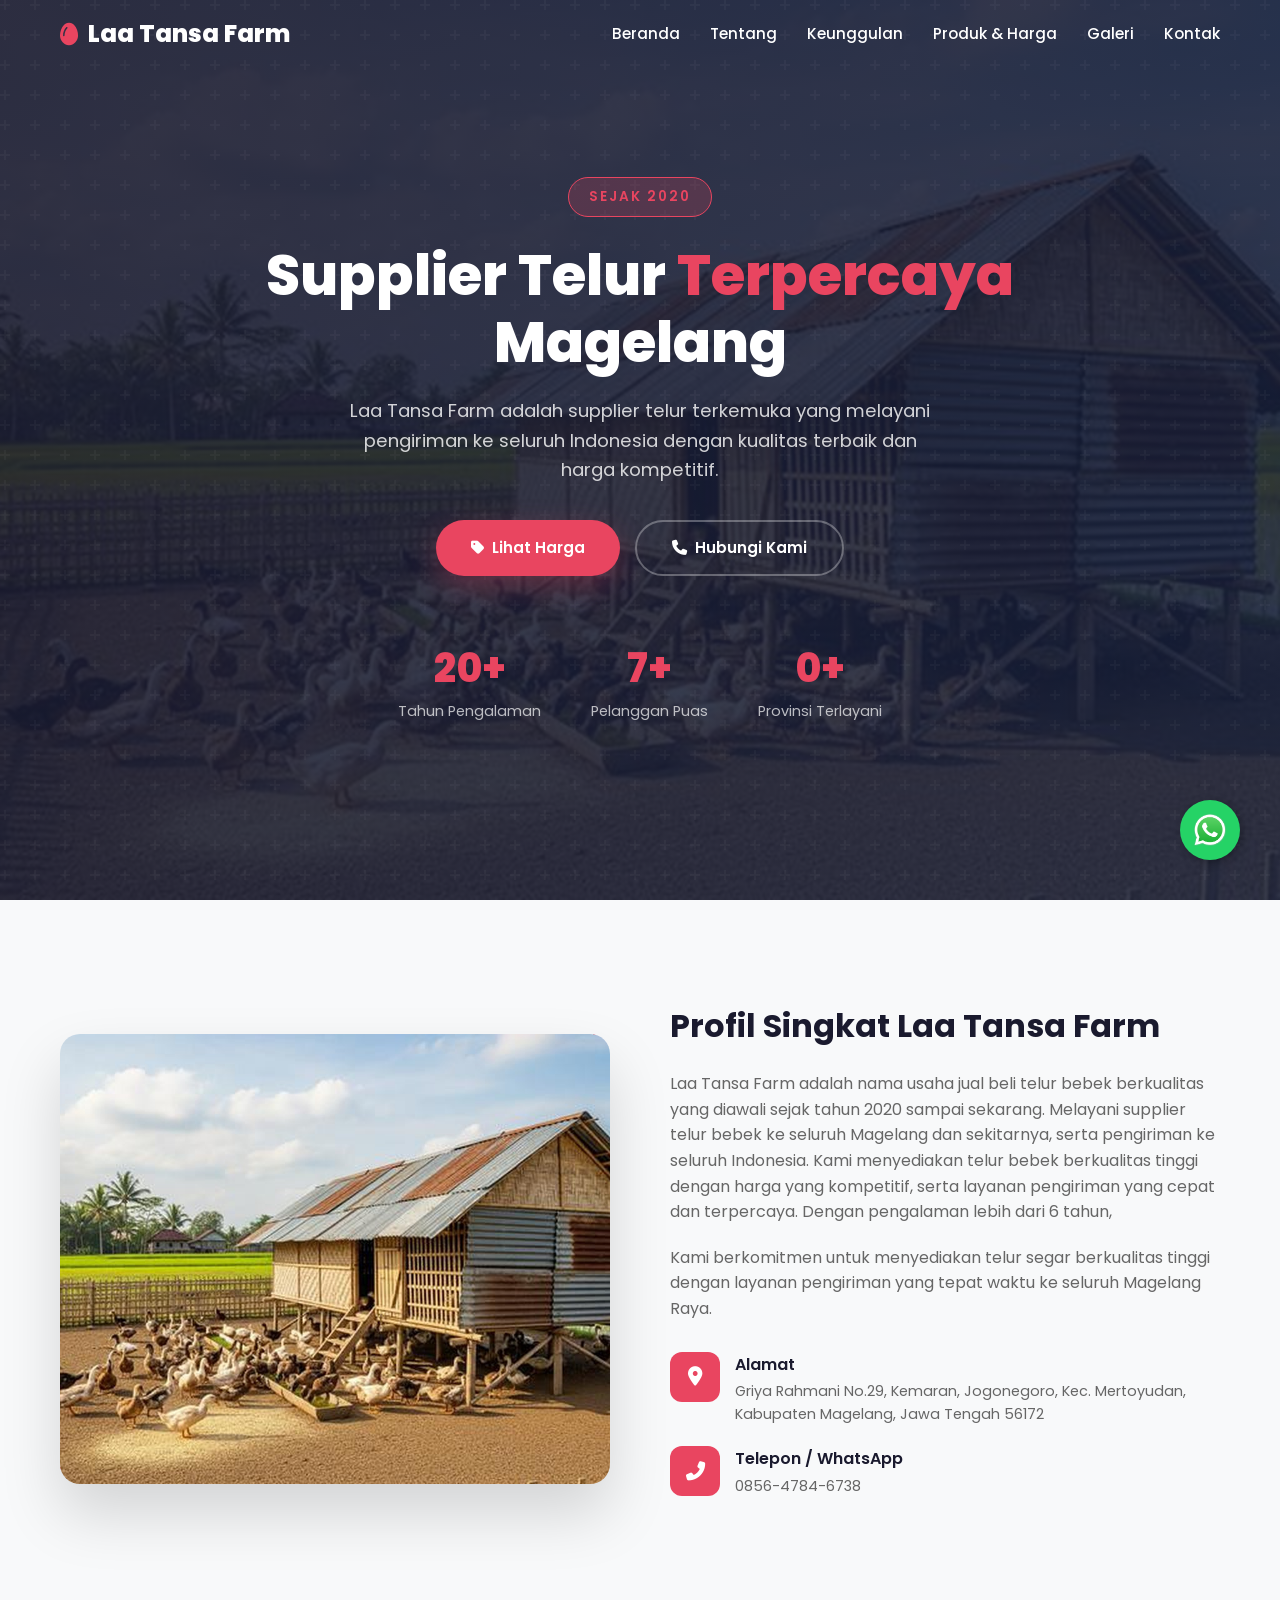
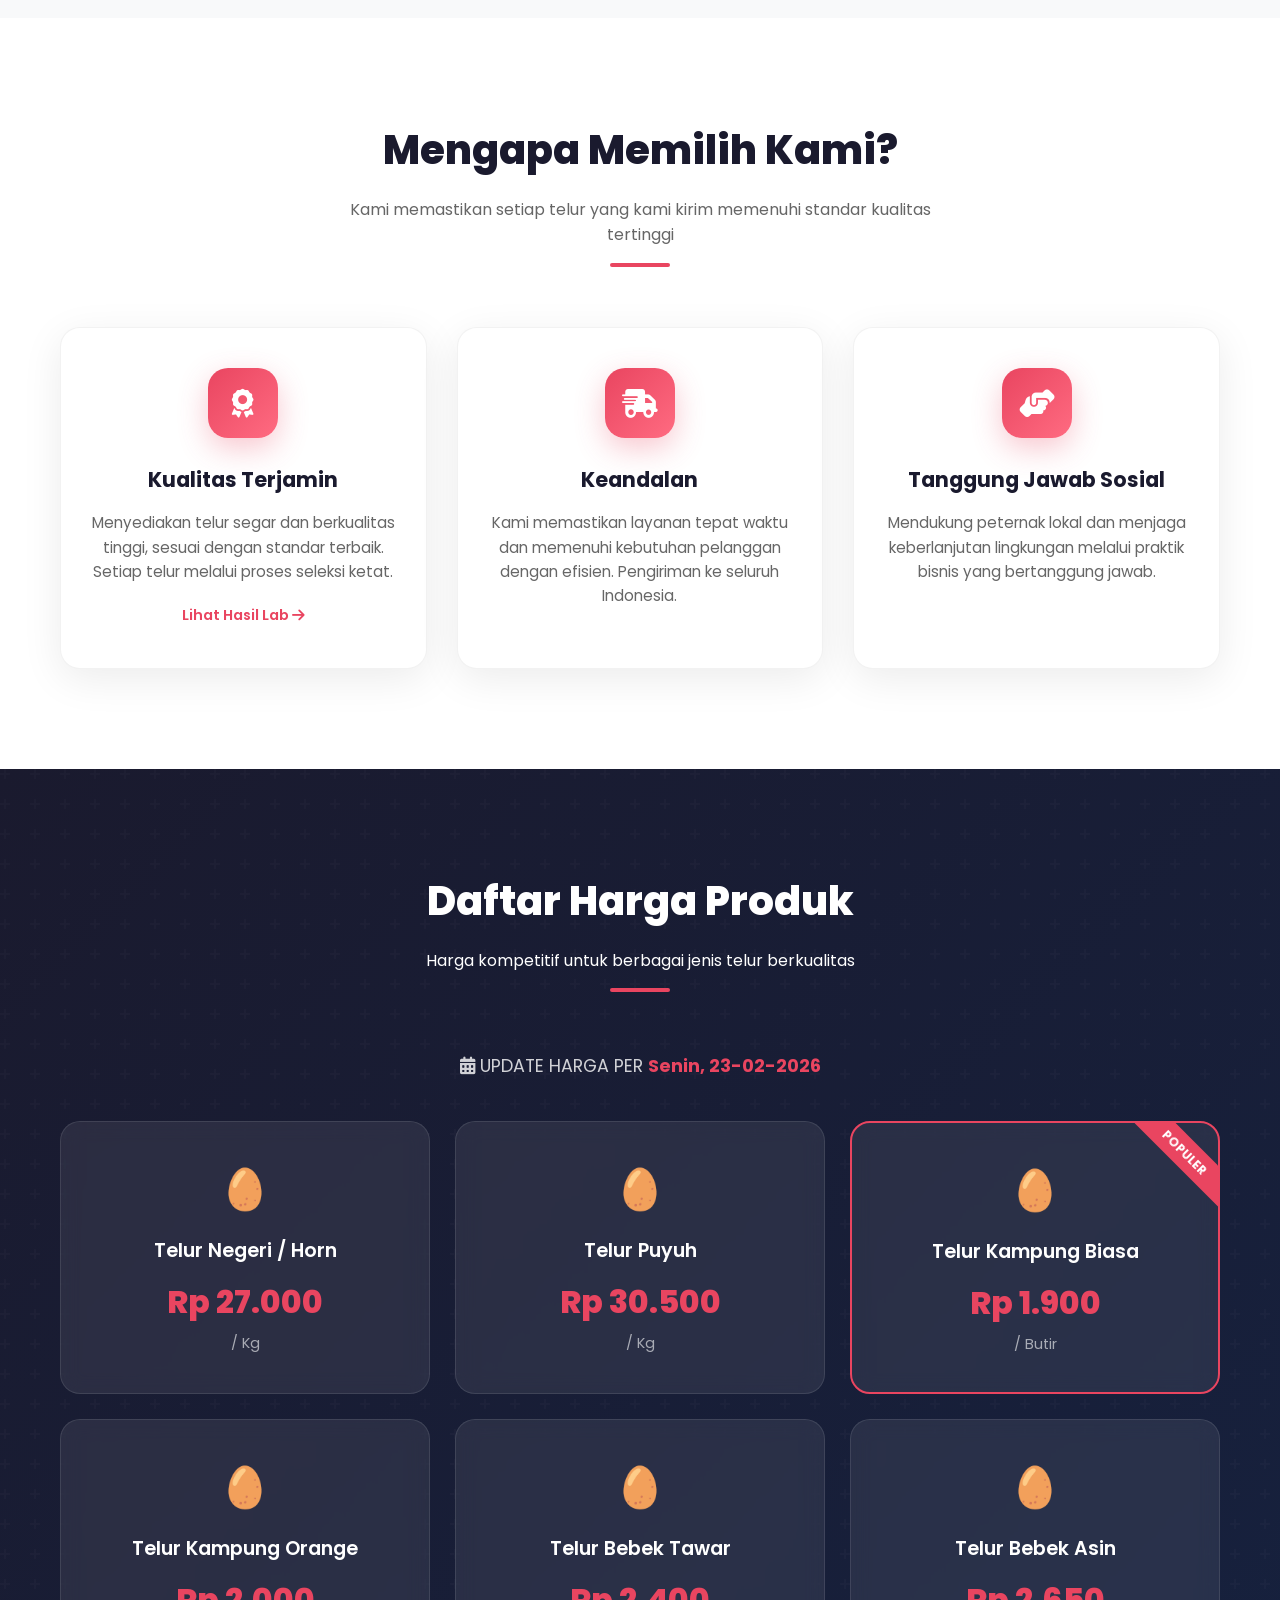
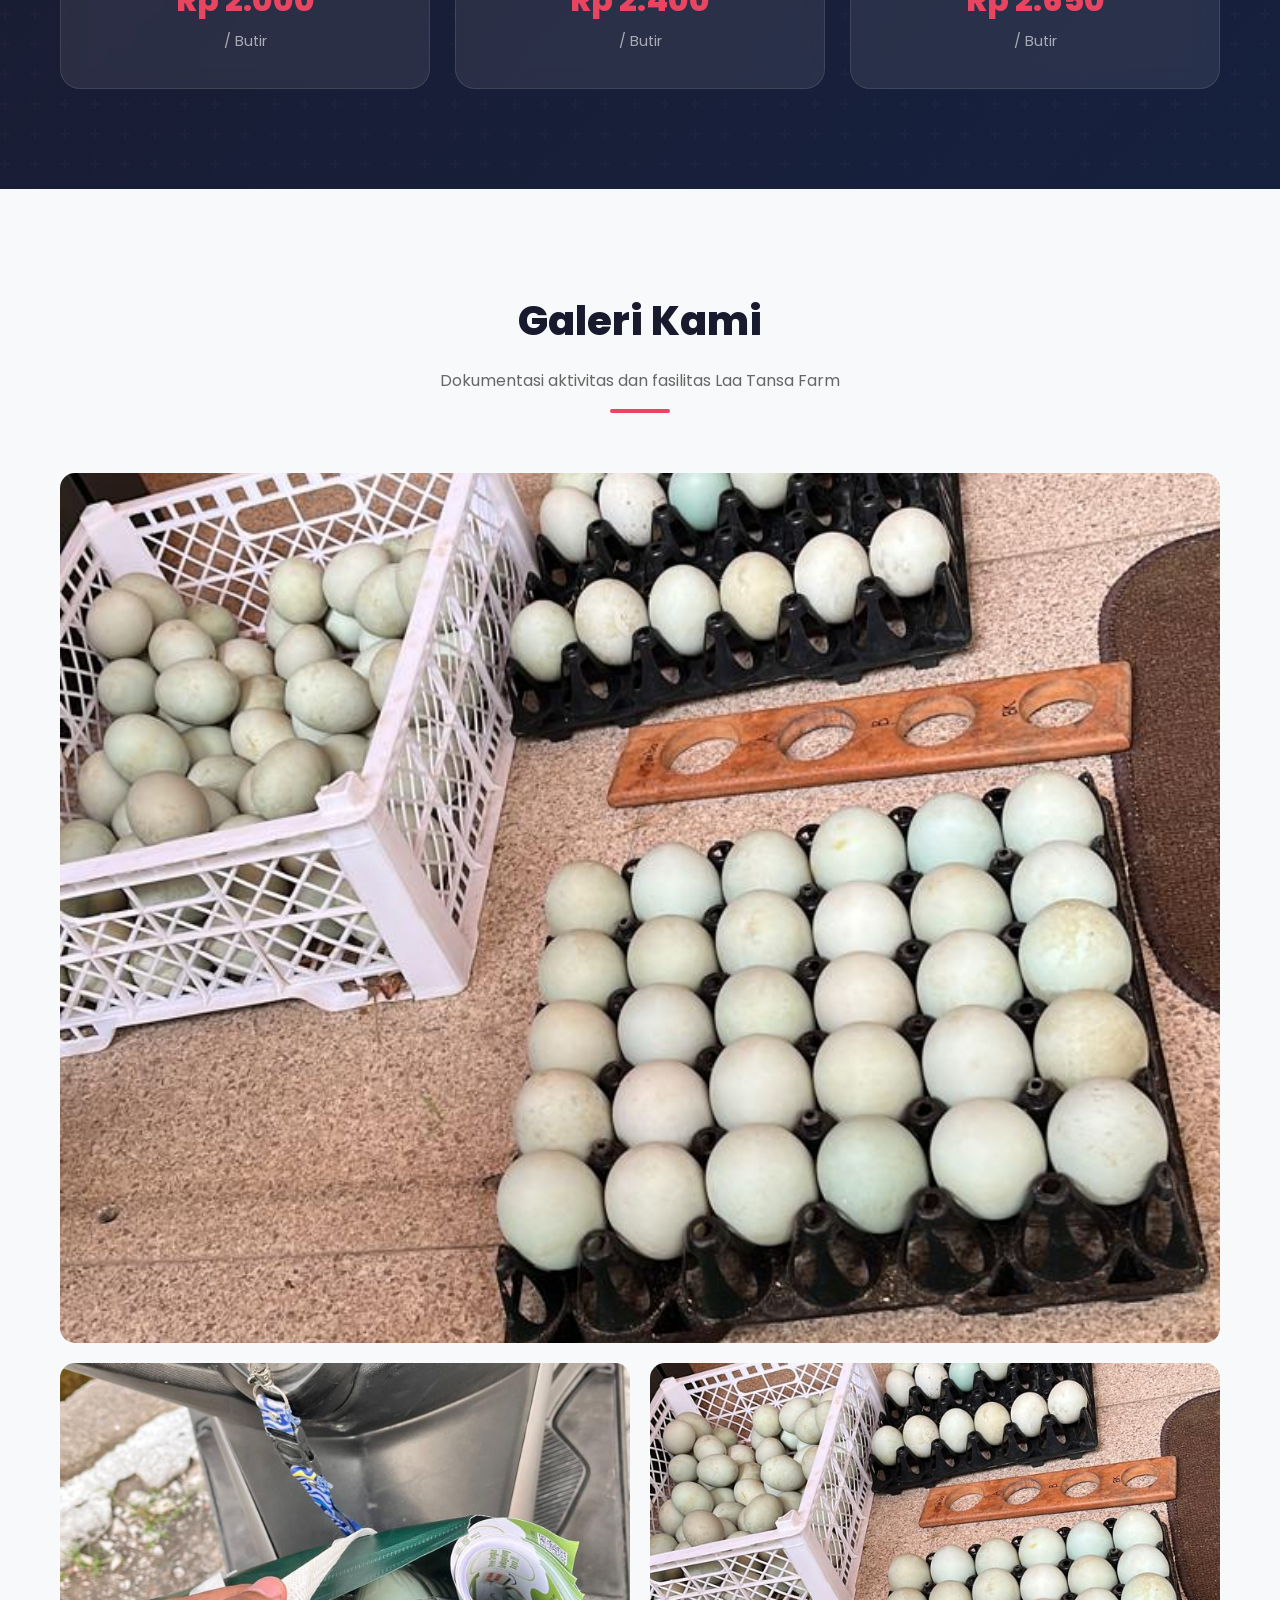
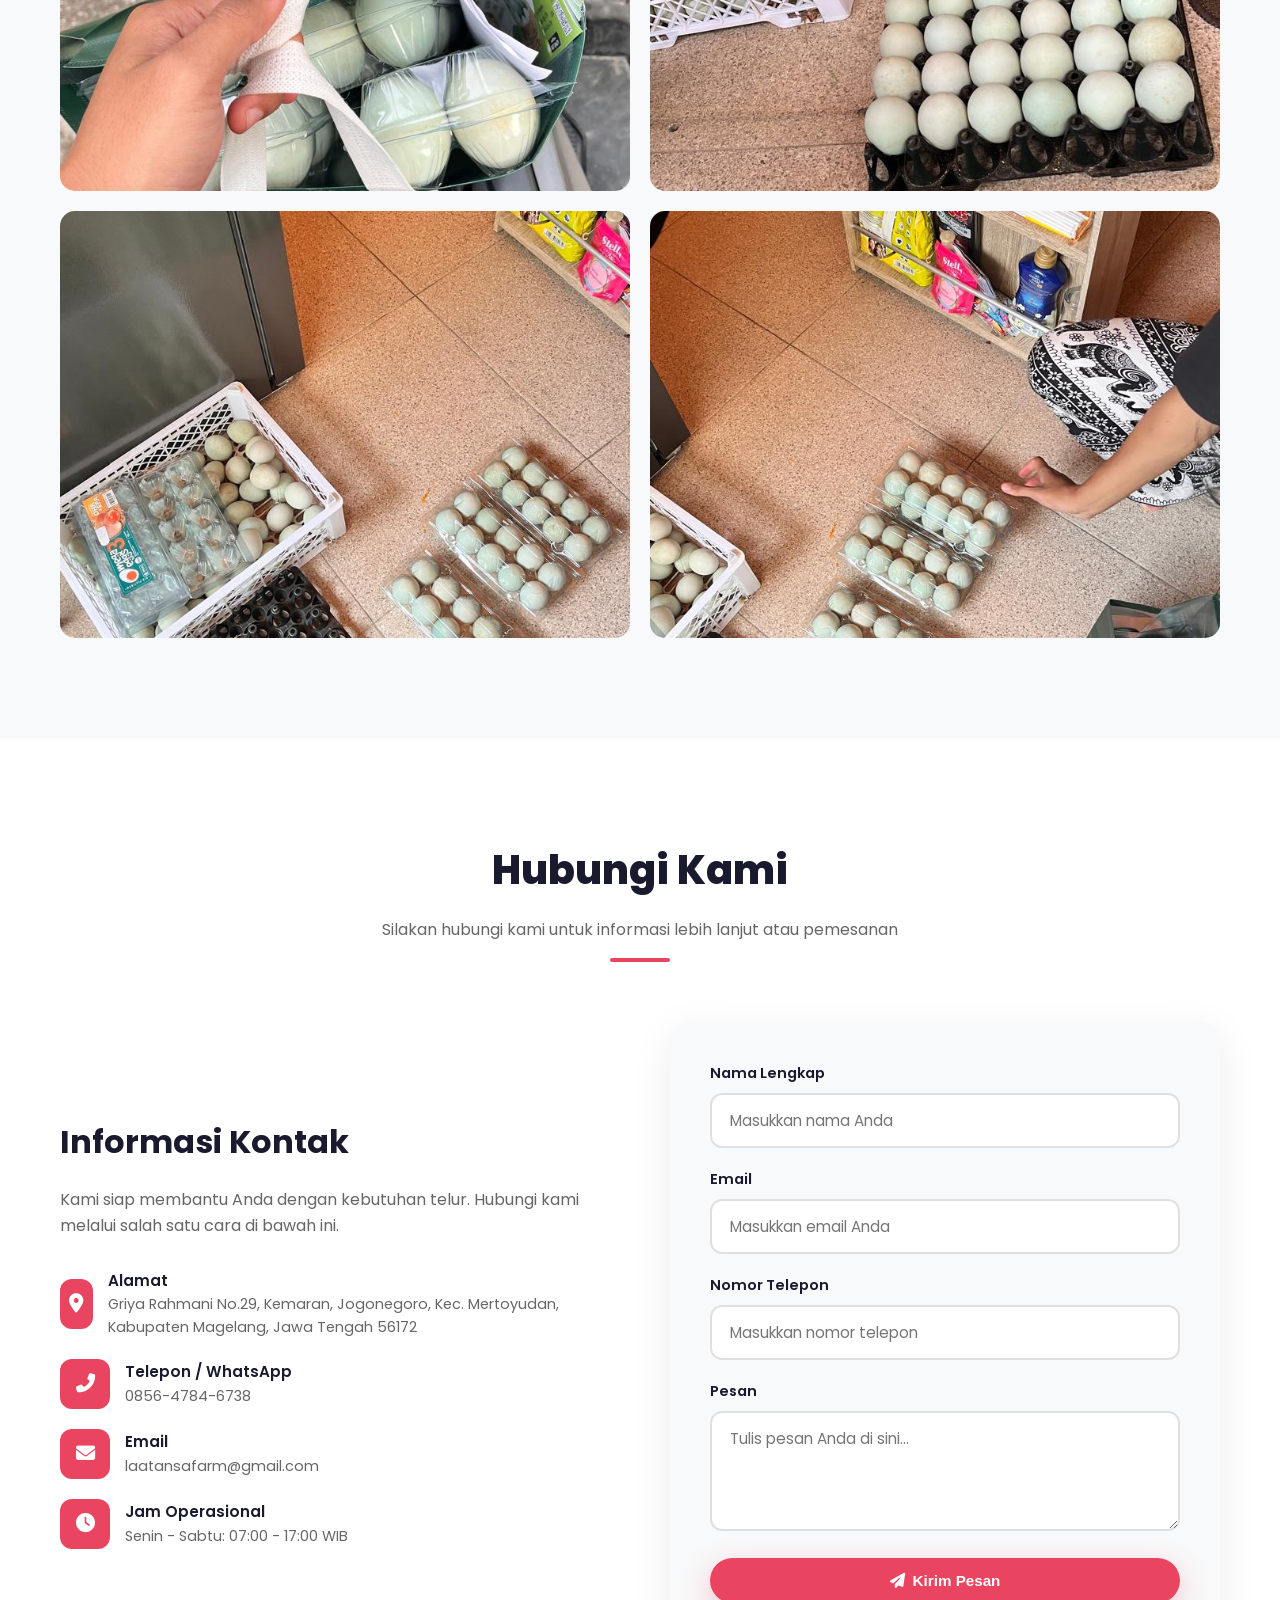
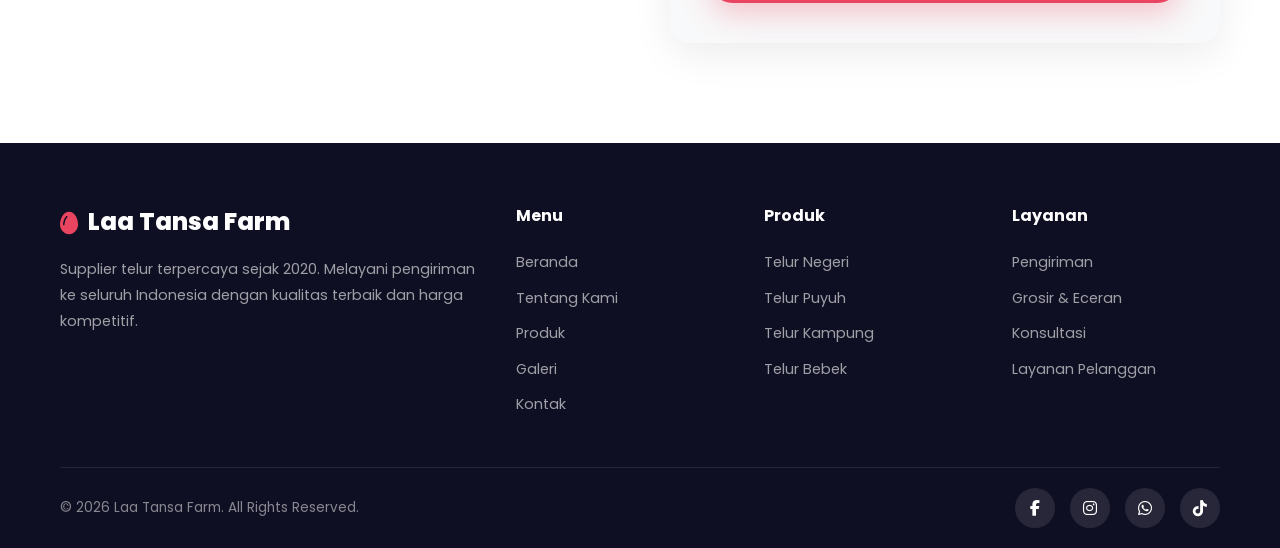
==== index.html @ 4c24d2f7 "first commit" ====
<!doctype html>
<html lang="id">
  <head>
    <meta charset="UTF-8" />
    <meta name="viewport" content="width=device-width, initial-scale=1.0" />
    <title>Laa Tansa Farm - Supplier Telur Bebek Magelang</title>
    <link rel="preconnect" href="https://fonts.googleapis.com" />
    <link href="https://fonts.googleapis.com/css2?family=Poppins:wght@300;400;500;600;700;800&display=swap" rel="stylesheet" />
    <link rel="stylesheet" href="https://cdnjs.cloudflare.com/ajax/libs/font-awesome/6.4.0/css/all.min.css" />
    <link rel="stylesheet" href="style.css" />
    <base target="_blank" />
  </head>
  <body>
    <!-- NAVBAR -->
    <nav class="navbar" id="navbar">
      <div class="nav-container">
        <a href="#" class="logo">
          <i class="fas fa-egg"></i>
          Laa Tansa Farm
        </a>
        <ul class="nav-links" id="navLinks">
          <li><a href="#home">Beranda</a></li>
          <li><a href="#about">Tentang</a></li>
          <li><a href="#features">Keunggulan</a></li>
          <li><a href="#products">Produk & Harga</a></li>
          <li><a href="#gallery">Galeri</a></li>
          <li><a href="#contact">Kontak</a></li>
        </ul>
        <div class="hamburger" id="hamburger">
          <span></span>
          <span></span>
          <span></span>
        </div>
      </div>
    </nav>

    <!-- HERO SECTION -->
    <section class="hero" id="home">
      <div class="hero-content">
        <div class="hero-badge">Sejak 2020</div>
        <h1>Supplier Telur <span>Terpercaya</span> Magelang</h1>
        <p>Laa Tansa Farm adalah supplier telur terkemuka yang melayani pengiriman ke seluruh Indonesia dengan kualitas terbaik dan harga kompetitif.</p>
        <div class="hero-buttons">
          <a href="#products" class="btn btn-primary"> <i class="fas fa-tag"></i> Lihat Harga </a>
          <a href="#contact" class="btn btn-outline"> <i class="fas fa-phone"></i> Hubungi Kami </a>
        </div>
        <div class="hero-stats">
          <div class="stat-item">
            <div class="stat-number" data-target="27">0</div>
            <div class="stat-label">Tahun Pengalaman</div>
          </div>
          <div class="stat-item">
            <div class="stat-number" data-target="10">0</div>
            <div class="stat-label">Pelanggan Puas</div>
          </div>
          <div class="stat-item">
            <div class="stat-number" data-target="1">0</div>
            <div class="stat-label">Provinsi Terlayani</div>
          </div>
        </div>
      </div>
    </section>

    <!-- ABOUT SECTION -->
    <section class="about" id="about">
      <div class="container">
        <div class="about-grid animate-on-scroll">
          <div class="about-image">
            <img src="img/img6.jpg" alt="Laa Tansa Farm Warehouse" />
          </div>
          <div class="about-content">
            <h3>Profil Singkat Laa Tansa Farm</h3>
            <p>
              Laa Tansa Farm adalah nama usaha jual beli telur bebek berkualitas yang diawali sejak tahun 2020 sampai sekarang. Melayani supplier
              telur bebek ke seluruh Magelang dan sekitarnya, serta pengiriman ke seluruh Indonesia. Kami menyediakan telur bebek berkualitas tinggi
              dengan harga yang kompetitif, serta layanan pengiriman yang cepat dan terpercaya. Dengan pengalaman lebih dari 6 tahun,
            </p>
            <p>
              Kami berkomitmen untuk menyediakan telur segar berkualitas tinggi dengan layanan pengiriman yang tepat waktu ke seluruh Magelang Raya.
            </p>
            <div class="about-info">
              <div class="info-item">
                <div class="info-icon">
                  <i class="fas fa-map-marker-alt"></i>
                </div>
                <div class="info-text">
                  <h4>Alamat</h4>
                  <p>Griya Rahmani No.29, Kemaran, Jogonegoro, Kec. Mertoyudan, Kabupaten Magelang, Jawa Tengah 56172</p>
                </div>
              </div>
              <div class="info-item">
                <div class="info-icon">
                  <i class="fas fa-phone-alt"></i>
                </div>
                <div class="info-text">
                  <h4>Telepon / WhatsApp</h4>
                  <p>0856-4784-6738</p>
                </div>
              </div>
            </div>
          </div>
        </div>
      </div>
    </section>

    <!-- FEATURES SECTION -->
    <section class="features" id="features">
      <div class="container">
        <div class="section-header animate-on-scroll">
          <h2>Mengapa Memilih Kami?</h2>
          <p>Kami memastikan setiap telur yang kami kirim memenuhi standar kualitas tertinggi</p>
          <div class="section-line"></div>
        </div>
        <div class="features-grid">
          <div class="feature-card animate-on-scroll">
            <div class="feature-icon">
              <i class="fas fa-award"></i>
            </div>
            <h3>Kualitas Terjamin</h3>
            <p>Menyediakan telur segar dan berkualitas tinggi, sesuai dengan standar terbaik. Setiap telur melalui proses seleksi ketat.</p>
            <a href="#" class="btn-lab">Lihat Hasil Lab <i class="fas fa-arrow-right"></i></a>
          </div>
          <div class="feature-card animate-on-scroll">
            <div class="feature-icon">
              <i class="fas fa-shipping-fast"></i>
            </div>
            <h3>Keandalan</h3>
            <p>Kami memastikan layanan tepat waktu dan memenuhi kebutuhan pelanggan dengan efisien. Pengiriman ke seluruh Indonesia.</p>
          </div>
          <div class="feature-card animate-on-scroll">
            <div class="feature-icon">
              <i class="fas fa-hands-helping"></i>
            </div>
            <h3>Tanggung Jawab Sosial</h3>
            <p>Mendukung peternak lokal dan menjaga keberlanjutan lingkungan melalui praktik bisnis yang bertanggung jawab.</p>
          </div>
        </div>
      </div>
    </section>

    <!-- PRODUCTS / PRICING SECTION -->
    <section class="products" id="products">
      <div class="container">
        <div class="section-header animate-on-scroll">
          <h2>Daftar Harga Produk</h2>
          <p>Harga kompetitif untuk berbagai jenis telur berkualitas</p>
          <div class="section-line"></div>
        </div>
        <div class="price-date animate-on-scroll"><i class="fas fa-calendar-alt"></i> UPDATE HARGA PER <strong>Senin, 23-02-2026</strong></div>
        <div class="price-grid">
          <div class="price-card animate-on-scroll">
            <div class="price-icon">🥚</div>
            <h3>Telur Negeri / Horn</h3>
            <div class="price-value">Rp 27.000</div>
            <div class="price-unit">/ Kg</div>
          </div>
          <div class="price-card animate-on-scroll">
            <div class="price-icon">🥚</div>
            <h3>Telur Puyuh</h3>
            <div class="price-value">Rp 30.500</div>
            <div class="price-unit">/ Kg</div>
          </div>
          <div class="price-card animate-on-scroll featured">
            <div class="price-badge">POPULER</div>
            <div class="price-icon">🥚</div>
            <h3>Telur Kampung Biasa</h3>
            <div class="price-value">Rp 1.900</div>
            <div class="price-unit">/ Butir</div>
          </div>
          <div class="price-card animate-on-scroll">
            <div class="price-icon">🥚</div>
            <h3>Telur Kampung Orange</h3>
            <div class="price-value">Rp 2.000</div>
            <div class="price-unit">/ Butir</div>
          </div>
          <div class="price-card animate-on-scroll">
            <div class="price-icon">🥚</div>
            <h3>Telur Bebek Tawar</h3>
            <div class="price-value">Rp 2.400</div>
            <div class="price-unit">/ Butir</div>
          </div>
          <div class="price-card animate-on-scroll">
            <div class="price-icon">🥚</div>
            <h3>Telur Bebek Asin</h3>
            <div class="price-value">Rp 2.650</div>
            <div class="price-unit">/ Butir</div>
          </div>
        </div>
      </div>
    </section>

    <!-- GALLERY SECTION -->
    <section class="gallery" id="gallery">
      <div class="container">
        <div class="section-header animate-on-scroll">
          <h2>Galeri Kami</h2>
          <p>Dokumentasi aktivitas dan fasilitas Laa Tansa Farm</p>
          <div class="section-line"></div>
        </div>
        <div class="gallery-grid">
          <div class="gallery-item wide animate-on-scroll">
            <img src="img/img1.jpg" alt="Tim Laa Tansa Farm" />
            <div class="gallery-overlay">
              <span>Tim Laa Tansa Farm</span>
            </div>
          </div>
          <div class="gallery-item animate-on-scroll">
            <img src="img/img5.jpg" alt="Gudang Telur" />
            <div class="gallery-overlay">
              <span>Fasilitas Gudang</span>
            </div>
          </div>
          <div class="gallery-item animate-on-scroll">
            <img src="img/img1.jpg" alt="Proses Sortir" />
            <div class="gallery-overlay">
              <span>Proses Sortir Telur</span>
            </div>
          </div>
          <div class="gallery-item animate-on-scroll">
            <img src="img/img2.jpg" alt="Pengemasan" />
            <div class="gallery-overlay">
              <span>Pengemasan Telur</span>
            </div>
          </div>
          <div class="gallery-item animate-on-scroll">
            <img src="img/img4.jpg" alt="Kantor" />
            <div class="gallery-overlay">
              <span>Kantor Laa Tansa Mart</span>
            </div>
          </div>
        </div>
      </div>
      <a href="https://wa.me//085117080755?text=halo%20saya%20mau%20pesan%20telur%20bebeknya" class="floating-wa" target="_blank">
          <img src="img/wa.webp" alt="WhatsApp">
      </a>
    </section>

    <!-- CONTACT SECTION -->
    <section class="contact" id="contact">
      <div class="container">
        <div class="section-header animate-on-scroll">
          <h2>Hubungi Kami</h2>
          <p>Silakan hubungi kami untuk informasi lebih lanjut atau pemesanan</p>
          <div class="section-line"></div>
        </div>
        <div class="contact-grid">
          <div class="contact-info animate-on-scroll">
            <h3>Informasi Kontak</h3>
            <p>Kami siap membantu Anda dengan kebutuhan telur. Hubungi kami melalui salah satu cara di bawah ini.</p>
            <div class="contact-details">
              <div class="contact-item">
                <i class="fas fa-map-marker-alt"></i>
                <div>
                  <h4>Alamat</h4>
                  <p>Griya Rahmani No.29, Kemaran, Jogonegoro, Kec. Mertoyudan, Kabupaten Magelang, Jawa Tengah 56172</p>
                </div>
              </div>
              <div class="contact-item">
                <i class="fas fa-phone-alt"></i>
                <div>
                  <h4>Telepon / WhatsApp</h4>
                  <p>0856-4784-6738</p>
                </div>
              </div>
              <div class="contact-item">
                <i class="fas fa-envelope"></i>
                <div>
                  <h4>Email</h4>
                  <p>laatansafarm@gmail.com</p>
                </div>
              </div>
              <div class="contact-item">
                <i class="fas fa-clock"></i>
                <div>
                  <h4>Jam Operasional</h4>
                  <p>Senin - Sabtu: 07:00 - 17:00 WIB</p>
                </div>
              </div>
            </div>
          </div>
          <div class="contact-form animate-on-scroll">
            <form id="contactForm">
              <div class="form-group">
                <label for="name">Nama Lengkap</label>
                <input type="text" id="name" placeholder="Masukkan nama Anda" required />
              </div>
              <div class="form-group">
                <label for="email">Email</label>
                <input type="email" id="email" placeholder="Masukkan email Anda" required />
              </div>
              <div class="form-group">
                <label for="phone">Nomor Telepon</label>
                <input type="tel" id="phone" placeholder="Masukkan nomor telepon" />
              </div>
              <div class="form-group">
                <label for="message">Pesan</label>
                <textarea id="message" placeholder="Tulis pesan Anda di sini..." required></textarea>
              </div>
              <button type="submit" class="btn btn-primary" style="width: 100%; justify-content: center">
                <i class="fas fa-paper-plane"></i> Kirim Pesan
              </button>
            </form>
          </div>
        </div>
      </div>
    </section>

    <!-- FOOTER -->
<div id="footer-placeholder"></div>

      </div>
    </footer>
    <script src="script.js"></script>
  </body>
</html>
---- style.css ----
:root {
  --primary: #1a1a2e;
  --secondary: #16213e;
  --accent: #e94560;
  --accent-hover: #c73e54;
  --gold: #d4a017;
  --light: #f8f9fa;
  --dark: #0f0f23;
  --text: #333;
  --text-light: #666;
  --white: #fff;
  --transition: all 0.3s ease;
}

* {
  margin: 0;
  padding: 0;
  box-sizing: border-box;
}

body {
  font-family: "Poppins", sans-serif;
  color: var(--text);
  line-height: 1.6;
  overflow-x: hidden;
}

/* ===== NAVBAR ===== */
.navbar {
  position: fixed;
  top: 0;
  left: 0;
  width: 100%;
  z-index: 1000;
  padding: 15px 0;
  transition: var(--transition);
}

.navbar.scrolled {
  background: rgba(26, 26, 46, 0.95);
  backdrop-filter: blur(10px);
  box-shadow: 0 2px 20px rgba(0, 0, 0, 0.3);
  padding: 10px 0;
}

.nav-container {
  max-width: 1200px;
  margin: 0 auto;
  padding: 0 20px;
  display: flex;
  justify-content: space-between;
  align-items: center;
}

.logo {
  font-size: 1.5rem;
  font-weight: 800;
  color: var(--white);
  text-decoration: none;
  display: flex;
  align-items: center;
  gap: 10px;
}

.logo i {
  color: var(--accent);
}

.nav-links {
  display: flex;
  list-style: none;
  gap: 30px;
}

.nav-links a {
  color: var(--white);
  text-decoration: none;
  font-weight: 500;
  font-size: 0.95rem;
  position: relative;
  transition: var(--transition);
}

.nav-links a::after {
  content: "";
  position: absolute;
  bottom: -5px;
  left: 0;
  width: 0;
  height: 2px;
  background: var(--accent);
  transition: var(--transition);
}

.nav-links a:hover::after {
  width: 100%;
}

.nav-links a:hover {
  color: var(--accent);
}

.hamburger {
  display: none;
  flex-direction: column;
  gap: 5px;
  cursor: pointer;
}

.hamburger span {
  width: 25px;
  height: 2px;
  background: var(--white);
  transition: var(--transition);
}

/* ===== HERO SECTION ===== */
.hero {
  min-height: 100vh;
  background:
    linear-gradient(135deg, rgba(26, 26, 46, 0.9) 0%, rgba(22, 33, 62, 0.85) 100%),
    url("img/img6.jpg") center/cover;
  display: flex;
  align-items: center;
  justify-content: center;
  text-align: center;
  color: var(--white);
  position: relative;
  overflow: hidden;
}

.hero::before {
  content: "";
  position: absolute;
  top: 0;
  left: 0;
  right: 0;
  bottom: 0;
  background: url("data:image/svg+xml,%3Csvg width='60' height='60' viewBox='0 0 60 60' xmlns='http://www.w3.org/2000/svg'%3E%3Cg fill='none' fill-rule='evenodd'%3E%3Cg fill='%23ffffff' fill-opacity='0.03'%3E%3Cpath d='M36 34v-4h-2v4h-4v2h4v4h2v-4h4v-2h-4zm0-30V0h-2v4h-4v2h4v4h2V6h4V4h-4zM6 34v-4H4v4H0v2h4v4h2v-4h4v-2H6zM6 4V0H4v4H0v2h4v4h2V6h4V4H6z'/%3E%3C/g%3E%3C/g%3E%3C/svg%3E");
}

.hero-content {
  position: relative;
  z-index: 1;
  max-width: 800px;
  padding: 0 20px;
  animation: fadeInUp 1s ease;
}

.hero-badge {
  display: inline-block;
  background: rgba(233, 69, 96, 0.2);
  border: 1px solid var(--accent);
  color: var(--accent);
  padding: 8px 20px;
  border-radius: 50px;
  font-size: 0.85rem;
  font-weight: 600;
  margin-bottom: 25px;
  letter-spacing: 2px;
  text-transform: uppercase;
}

.hero h1 {
  font-size: 3.5rem;
  font-weight: 800;
  margin-bottom: 20px;
  line-height: 1.2;
}

.hero h1 span {
  color: var(--accent);
}

.hero p {
  font-size: 1.15rem;
  color: rgba(255, 255, 255, 0.8);
  margin-bottom: 35px;
  max-width: 600px;
  margin-left: auto;
  margin-right: auto;
}
.floating-wa {
  position: fixed;
  width: 60px;
  height: 60px;
  bottom: 40px;
  right: 40px;
  background-color: #25d366;
  border-radius: 50%; /* Membuat lingkaran sempurna */
  box-shadow: 2px 2px 10px rgba(0, 0, 0, 0.3);
  z-index: 1000;

  /* Pengatur posisi tengah sempurna */
  display: flex !important;
  justify-content: center !important;
  align-items: center !important;

  /* Menghilangkan dekorasi bawaan link */
  text-decoration: none;
  padding: 0;
  margin: 0;

  /* Efek gerak bounce sebelumnya */
  animation: bounceEffect 2s infinite ease-in-out;
}

/* Pengaturan logo di dalam tombol */
.floating-wa img {
  width: 60%; /* Ukuran proporsional di dalam lingkaran */
  height: 60%; /* Ukuran proporsional di dalam lingkaran */
  display: block;
  margin: 0 !important; /* Reset margin bawaan template website */
  padding: 0 !important; /* Reset padding bawaan template website */
  object-fit: contain; /* Memastikan gambar tidak gepeng */
}

/* Animasi gerakan membal */
@keyframes bounceEffect {
  0%,
  100% {
    transform: translateY(0);
  }
  50% {
    transform: translateY(-10px);
  }
}

.hero-buttons {
  display: flex;
  gap: 15px;
  justify-content: center;
  flex-wrap: wrap;
}

.btn {
  padding: 14px 35px;
  border-radius: 50px;
  font-weight: 600;
  font-size: 0.95rem;
  text-decoration: none;
  transition: var(--transition);
  cursor: pointer;
  border: none;
  display: inline-flex;
  align-items: center;
  gap: 8px;
}

.btn-primary {
  background: var(--accent);
  color: var(--white);
  box-shadow: 0 10px 30px rgba(233, 69, 96, 0.3);
}

.btn-primary:hover {
  background: var(--accent-hover);
  transform: translateY(-3px);
  box-shadow: 0 15px 40px rgba(233, 69, 96, 0.4);
}

.btn-outline {
  background: transparent;
  color: var(--white);
  border: 2px solid rgba(255, 255, 255, 0.3);
}

.btn-outline:hover {
  background: var(--white);
  color: var(--primary);
  border-color: var(--white);
}

.hero-stats {
  display: flex;
  justify-content: center;
  gap: 50px;
  margin-top: 60px;
  flex-wrap: wrap;
}

.stat-item {
  text-align: center;
}

.stat-number {
  font-size: 2.5rem;
  font-weight: 800;
  color: var(--accent);
}

.stat-label {
  font-size: 0.9rem;
  color: rgba(255, 255, 255, 0.7);
}

/* ===== SECTIONS GENERAL ===== */
section {
  padding: 100px 0;
}

.container {
  max-width: 1200px;
  margin: 0 auto;
  padding: 0 20px;
}

.section-header {
  text-align: center;
  margin-bottom: 60px;
}

.section-header h2 {
  font-size: 2.5rem;
  font-weight: 800;
  color: var(--primary);
  margin-bottom: 15px;
}

.section-header p {
  color: var(--text-light);
  max-width: 600px;
  margin: 0 auto;
}

.section-line {
  width: 60px;
  height: 4px;
  background: var(--accent);
  margin: 15px auto 0;
  border-radius: 2px;
}

/* ===== ABOUT SECTION ===== */
.about {
  background: var(--light);
}

.about-grid {
  display: grid;
  grid-template-columns: 1fr 1fr;
  gap: 60px;
  align-items: center;
}

.about-image {
  position: relative;
  border-radius: 20px;
  overflow: hidden;
  box-shadow: 0 30px 60px rgba(0, 0, 0, 0.15);
}

.about-image img {
  width: 100%;
  height: 450px;
  object-fit: cover;
  display: block;
}

.about-image::before {
  content: "";
  position: absolute;
  top: -20px;
  left: -20px;
  width: 100%;
  height: 100%;
  border: 3px solid var(--accent);
  border-radius: 20px;
  z-index: -1;
}

.about-content h3 {
  font-size: 2rem;
  font-weight: 700;
  color: var(--primary);
  margin-bottom: 20px;
}

.about-content p {
  color: var(--text-light);
  margin-bottom: 20px;
  font-size: 1rem;
}

.about-info {
  margin-top: 30px;
}

.info-item {
  display: flex;
  align-items: flex-start;
  gap: 15px;
  margin-bottom: 20px;
}

.info-icon {
  width: 50px;
  height: 50px;
  background: var(--accent);
  color: var(--white);
  border-radius: 12px;
  display: flex;
  align-items: center;
  justify-content: center;
  font-size: 1.2rem;
  flex-shrink: 0;
}

.info-text h4 {
  font-weight: 600;
  color: var(--primary);
  margin-bottom: 3px;
}

.info-text p {
  margin: 0;
  font-size: 0.9rem;
}

/* ===== FEATURES SECTION ===== */
.features {
  background: var(--white);
}

.features-grid {
  display: grid;
  grid-template-columns: repeat(3, 1fr);
  gap: 30px;
}

.feature-card {
  background: var(--white);
  border-radius: 20px;
  padding: 40px 30px;
  text-align: center;
  box-shadow: 0 10px 40px rgba(0, 0, 0, 0.08);
  transition: var(--transition);
  border: 1px solid rgba(0, 0, 0, 0.05);
  position: relative;
  overflow: hidden;
}

.feature-card::before {
  content: "";
  position: absolute;
  top: 0;
  left: 0;
  width: 100%;
  height: 4px;
  background: var(--accent);
  transform: scaleX(0);
  transform-origin: left;
  transition: var(--transition);
}

.feature-card:hover::before {
  transform: scaleX(1);
}

.feature-card:hover {
  transform: translateY(-10px);
  box-shadow: 0 20px 50px rgba(0, 0, 0, 0.12);
}

.feature-icon {
  width: 70px;
  height: 70px;
  background: linear-gradient(135deg, var(--accent), #ff6b81);
  border-radius: 20px;
  display: flex;
  align-items: center;
  justify-content: center;
  margin: 0 auto 25px;
  font-size: 1.8rem;
  color: var(--white);
  box-shadow: 0 10px 30px rgba(233, 69, 96, 0.3);
}

.feature-card h3 {
  font-size: 1.3rem;
  font-weight: 700;
  color: var(--primary);
  margin-bottom: 15px;
}

.feature-card p {
  color: var(--text-light);
  font-size: 0.95rem;
}

.feature-card .btn-lab {
  display: inline-block;
  margin-top: 20px;
  color: var(--accent);
  font-weight: 600;
  text-decoration: none;
  font-size: 0.9rem;
  transition: var(--transition);
}

.feature-card .btn-lab:hover {
  color: var(--accent-hover);
  transform: translateX(5px);
}

/* ===== PRODUCTS / PRICING SECTION ===== */
.products {
  background: linear-gradient(135deg, var(--primary) 0%, var(--secondary) 100%);
  color: var(--white);
  position: relative;
  overflow: hidden;
}

.products::before {
  content: "";
  position: absolute;
  top: 0;
  left: 0;
  right: 0;
  bottom: 0;
  background: url("data:image/svg+xml,%3Csvg width='60' height='60' viewBox='0 0 60 60' xmlns='http://www.w3.org/2000/svg'%3E%3Cg fill='none' fill-rule='evenodd'%3E%3Cg fill='%23ffffff' fill-opacity='0.02'%3E%3Cpath d='M36 34v-4h-2v4h-4v2h4v4h2v-4h4v-2h-4zm0-30V0h-2v4h-4v2h4v4h2V6h4V4h-4zM6 34v-4H4v4H0v2h4v4h2v-4h4v-2H6zM6 4V0H4v4H0v2h4v4h2V6h4V4H6z'/%3E%3C/g%3E%3C/g%3E%3C/svg%3E");
}

.products .section-header h2,
.products .section-header p {
  color: var(--white);
}

.products .section-line {
  background: var(--accent);
}

.price-date {
  text-align: center;
  margin-bottom: 40px;
  font-size: 1.1rem;
  color: rgba(255, 255, 255, 0.8);
}

.price-date strong {
  color: var(--accent);
}

.price-grid {
  display: grid;
  grid-template-columns: repeat(auto-fit, minmax(280px, 1fr));
  gap: 25px;
  position: relative;
  z-index: 1;
}

.price-card {
  background: rgba(255, 255, 255, 0.08);
  backdrop-filter: blur(10px);
  border: 1px solid rgba(255, 255, 255, 0.1);
  border-radius: 20px;
  padding: 35px;
  text-align: center;
  transition: var(--transition);
  position: relative;
  overflow: hidden;
}

.price-card:hover {
  transform: translateY(-5px);
  background: rgba(255, 255, 255, 0.12);
  border-color: rgba(233, 69, 96, 0.3);
}

.price-card.featured {
  border: 2px solid var(--accent);
  transform: scale(1.05);
}

.price-card.featured:hover {
  transform: scale(1.05) translateY(-5px);
}

.price-badge {
  position: absolute;
  top: 15px;
  right: -35px;
  background: var(--accent);
  color: var(--white);
  padding: 5px 40px;
  font-size: 0.75rem;
  font-weight: 700;
  transform: rotate(45deg);
}

.price-icon {
  font-size: 2.5rem;
  margin-bottom: 15px;
}

.price-card h3 {
  font-size: 1.2rem;
  font-weight: 600;
  margin-bottom: 10px;
}

.price-value {
  font-size: 2rem;
  font-weight: 800;
  color: var(--accent);
  margin-bottom: 5px;
}

.price-unit {
  font-size: 0.9rem;
  color: rgba(255, 255, 255, 0.6);
}

/* ===== GALLERY SECTION ===== */
.gallery {
  background: var(--light);
}

.gallery-grid {
  display: grid;
  grid-template-columns: repeat(2, 2fr);
  gap: 20px;
}

.gallery-item {
  position: relative;
  border-radius: 15px;
  overflow: hidden;
  cursor: pointer;
  aspect-ratio: 4/3;
}

.gallery-item img {
  width: 100%;
  height: 100%;
  object-fit: cover;
  transition: var(--transition);
}

.gallery-item:hover img {
  transform: scale(1.1);
}

.gallery-overlay {
  position: absolute;
  top: 0;
  left: 0;
  right: 0;
  bottom: 0;
  background: linear-gradient(to top, rgba(26, 26, 46, 0.8) 0%, transparent 60%);
  display: flex;
  align-items: flex-end;
  padding: 20px;
  opacity: 0;
  transition: var(--transition);
}

.gallery-item:hover .gallery-overlay {
  opacity: 1;
}

.gallery-overlay span {
  color: var(--white);
  font-weight: 600;
  font-size: 0.95rem;
}

.gallery-item.tall {
  grid-row: span 2;
  aspect-ratio: auto;
}

.gallery-item.wide {
  grid-column: span 2;
}

/* ===== CONTACT SECTION ===== */
.contact {
  background: var(--white);
}

.contact-grid {
  display: grid;
  grid-template-columns: 1fr 1fr;
  gap: 60px;
  align-items: center;
}

.contact-info h3 {
  font-size: 2rem;
  font-weight: 700;
  color: var(--primary);
  margin-bottom: 20px;
}

.contact-info p {
  color: var(--text-light);
  margin-bottom: 30px;
}

.contact-details {
  display: flex;
  flex-direction: column;
  gap: 20px;
}

.contact-item {
  display: flex;
  align-items: center;
  gap: 15px;
}

.contact-item i {
  width: 50px;
  height: 50px;
  background: var(--accent);
  color: var(--white);
  border-radius: 12px;
  display: flex;
  align-items: center;
  justify-content: center;
  font-size: 1.2rem;
}

.contact-item div h4 {
  font-weight: 600;
  color: var(--primary);
  font-size: 0.95rem;
}

.contact-item div p {
  margin: 0;
  font-size: 0.9rem;
}

.contact-form {
  background: var(--light);
  padding: 40px;
  border-radius: 20px;
  box-shadow: 0 10px 40px rgba(0, 0, 0, 0.08);
}

.form-group {
  margin-bottom: 20px;
}

.form-group label {
  display: block;
  font-weight: 600;
  color: var(--primary);
  margin-bottom: 8px;
  font-size: 0.9rem;
}

.form-group input,
.form-group textarea {
  width: 100%;
  padding: 14px 18px;
  border: 2px solid #e0e0e0;
  border-radius: 12px;
  font-family: "Poppins", sans-serif;
  font-size: 0.95rem;
  transition: var(--transition);
  background: var(--white);
}

.form-group input:focus,
.form-group textarea:focus {
  outline: none;
  border-color: var(--accent);
  box-shadow: 0 0 0 4px rgba(233, 69, 96, 0.1);
}

.form-group textarea {
  resize: vertical;
  min-height: 120px;
}

/* ===== FOOTER ===== */
.footer {
  background: var(--dark);
  color: var(--white);
  padding: 60px 0 20px;
}

.footer-grid {
  display: grid;
  grid-template-columns: 2fr 1fr 1fr 1fr;
  gap: 40px;
  margin-bottom: 40px;
}

.footer-brand h3 {
  font-size: 1.5rem;
  font-weight: 800;
  margin-bottom: 15px;
  display: flex;
  align-items: center;
  gap: 10px;
}

.footer-brand h3 i {
  color: var(--accent);
}

.footer-brand p {
  color: rgba(255, 255, 255, 0.6);
  font-size: 0.9rem;
  line-height: 1.8;
}

.footer-links h4 {
  font-size: 1rem;
  font-weight: 700;
  margin-bottom: 20px;
  color: var(--white);
}

.footer-links ul {
  list-style: none;
}

.footer-links li {
  margin-bottom: 10px;
}

.footer-links a {
  color: rgba(255, 255, 255, 0.6);
  text-decoration: none;
  font-size: 0.9rem;
  transition: var(--transition);
}

.footer-links a:hover {
  color: var(--accent);
  padding-left: 5px;
}

.footer-bottom {
  border-top: 1px solid rgba(255, 255, 255, 0.1);
  padding-top: 20px;
  display: flex;
  justify-content: space-between;
  align-items: center;
  flex-wrap: wrap;
  gap: 15px;
}

.footer-bottom p {
  color: rgba(255, 255, 255, 0.5);
  font-size: 0.85rem;
}

.social-links {
  display: flex;
  gap: 15px;
}

.social-links a {
  width: 40px;
  height: 40px;
  background: rgba(255, 255, 255, 0.1);
  border-radius: 50%;
  display: flex;
  align-items: center;
  justify-content: center;
  color: var(--white);
  text-decoration: none;
  transition: var(--transition);
}

.social-links a:hover {
  background: var(--accent);
  transform: translateY(-3px);
}

/* ===== ANIMATIONS ===== */
@keyframes fadeInUp {
  from {
    opacity: 0;
    transform: translateY(30px);
  }
  to {
    opacity: 1;
    transform: translateY(0);
  }
}

.animate-on-scroll {
  opacity: 0;
  transform: translateY(30px);
  transition: all 0.6s ease;
}

.animate-on-scroll.visible {
  opacity: 1;
  transform: translateY(0);
}

/* ===== RESPONSIVE ===== */
@media (max-width: 992px) {
  .about-grid,
  .contact-grid {
    grid-template-columns: 1fr;
    gap: 40px;
  }

  .features-grid {
    grid-template-columns: repeat(2, 1fr);
  }

  .footer-grid {
    grid-template-columns: 1fr 1fr;
  }
}

@media (max-width: 768px) {
  .nav-links {
    position: fixed;
    top: 0;
    right: -100%;
    width: 70%;
    height: 100vh;
    background: var(--primary);
    flex-direction: column;
    justify-content: center;
    align-items: center;
    gap: 30px;
    transition: var(--transition);
  }

  .nav-links.active {
    right: 0;
  }

  .hamburger {
    display: flex;
  }

  .hero h1 {
    font-size: 2.2rem;
  }

  .hero-stats {
    gap: 30px;
  }

  .features-grid {
    grid-template-columns: 1fr;
  }

  .gallery-grid {
    grid-template-columns: 1fr;
  }

  .gallery-item.tall,
  .gallery-item.wide {
    grid-row: auto;
    grid-column: auto;
  }

  .price-card.featured {
    transform: none;
  }

  .footer-grid {
    grid-template-columns: 1fr;
  }

  section {
    padding: 60px 0;
  }

  .section-header h2 {
    font-size: 1.8rem;
  }
}

/* ===== SCROLLBAR ===== */
::-webkit-scrollbar {
  width: 8px;
}

::-webkit-scrollbar-track {
  background: var(--light);
}

::-webkit-scrollbar-thumb {
  background: var(--accent);
  border-radius: 4px;
}

::-webkit-scrollbar-thumb:hover {
  background: var(--accent-hover);
}
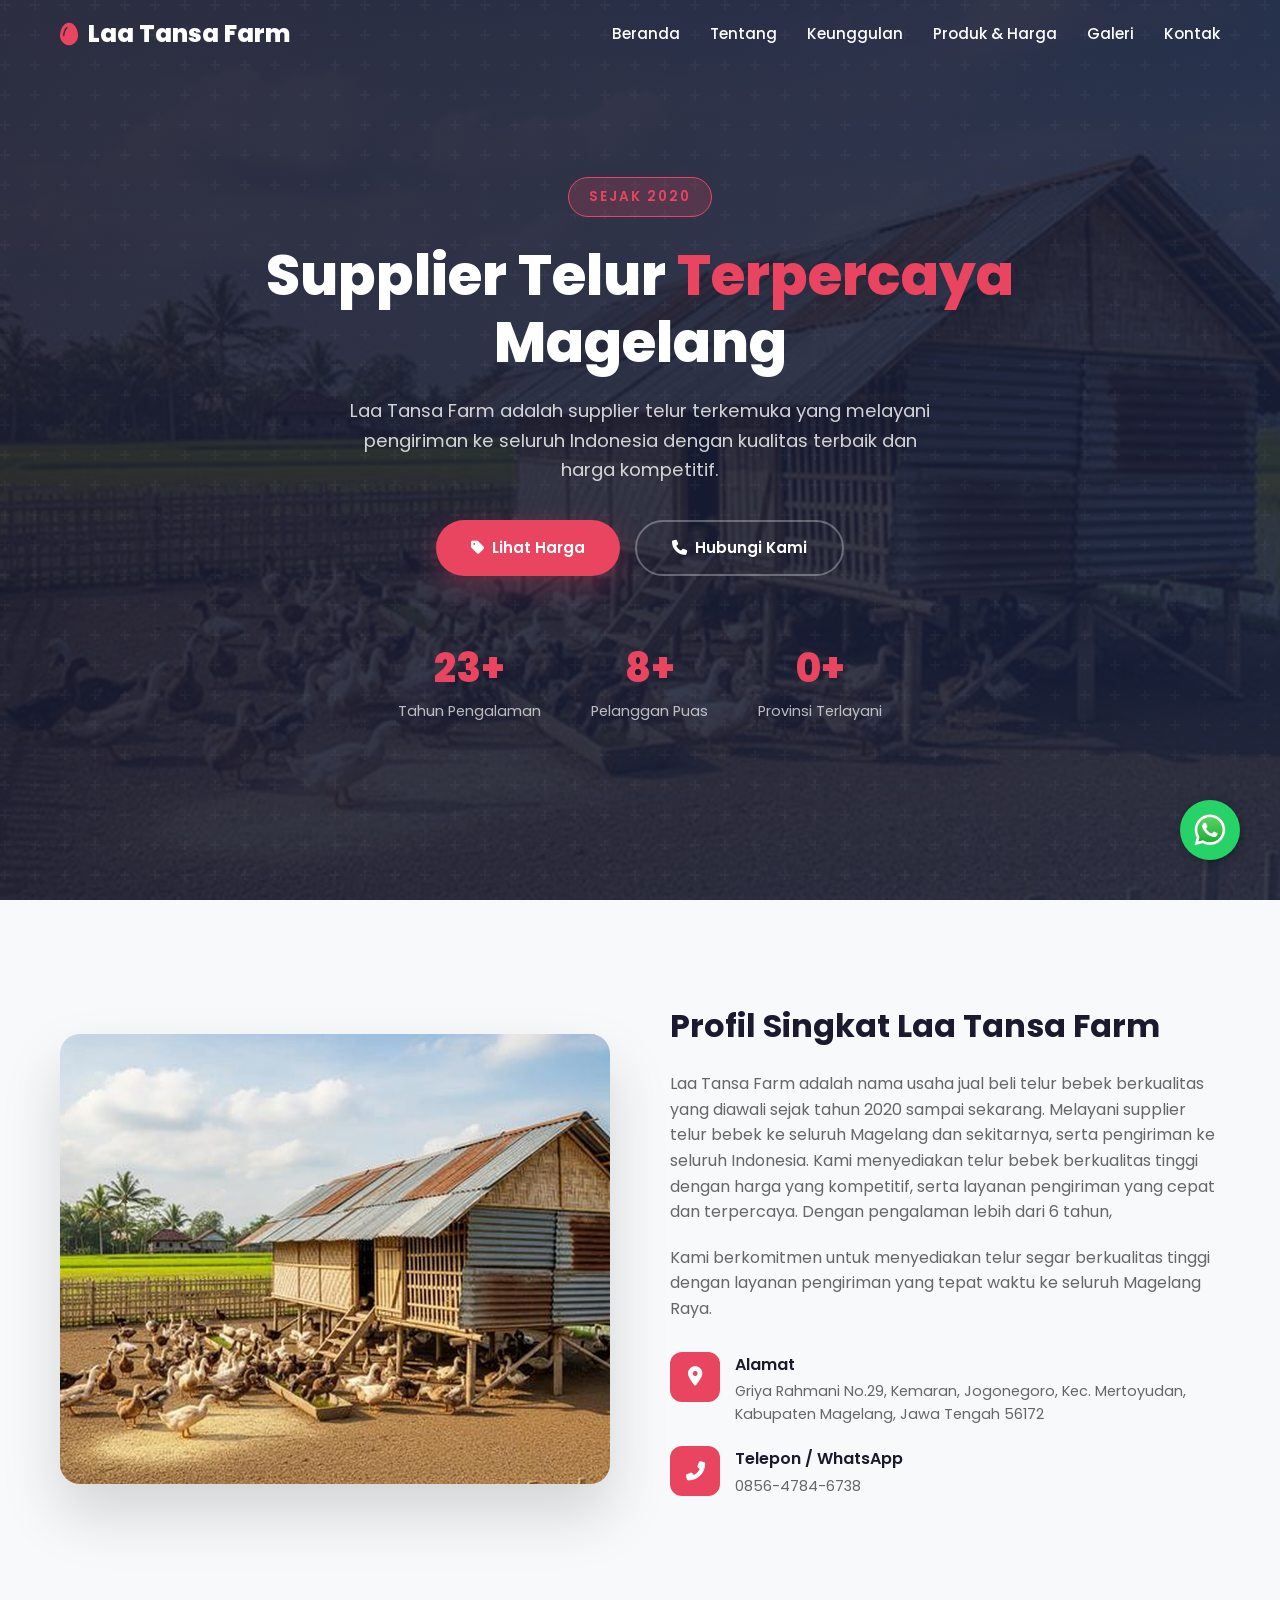
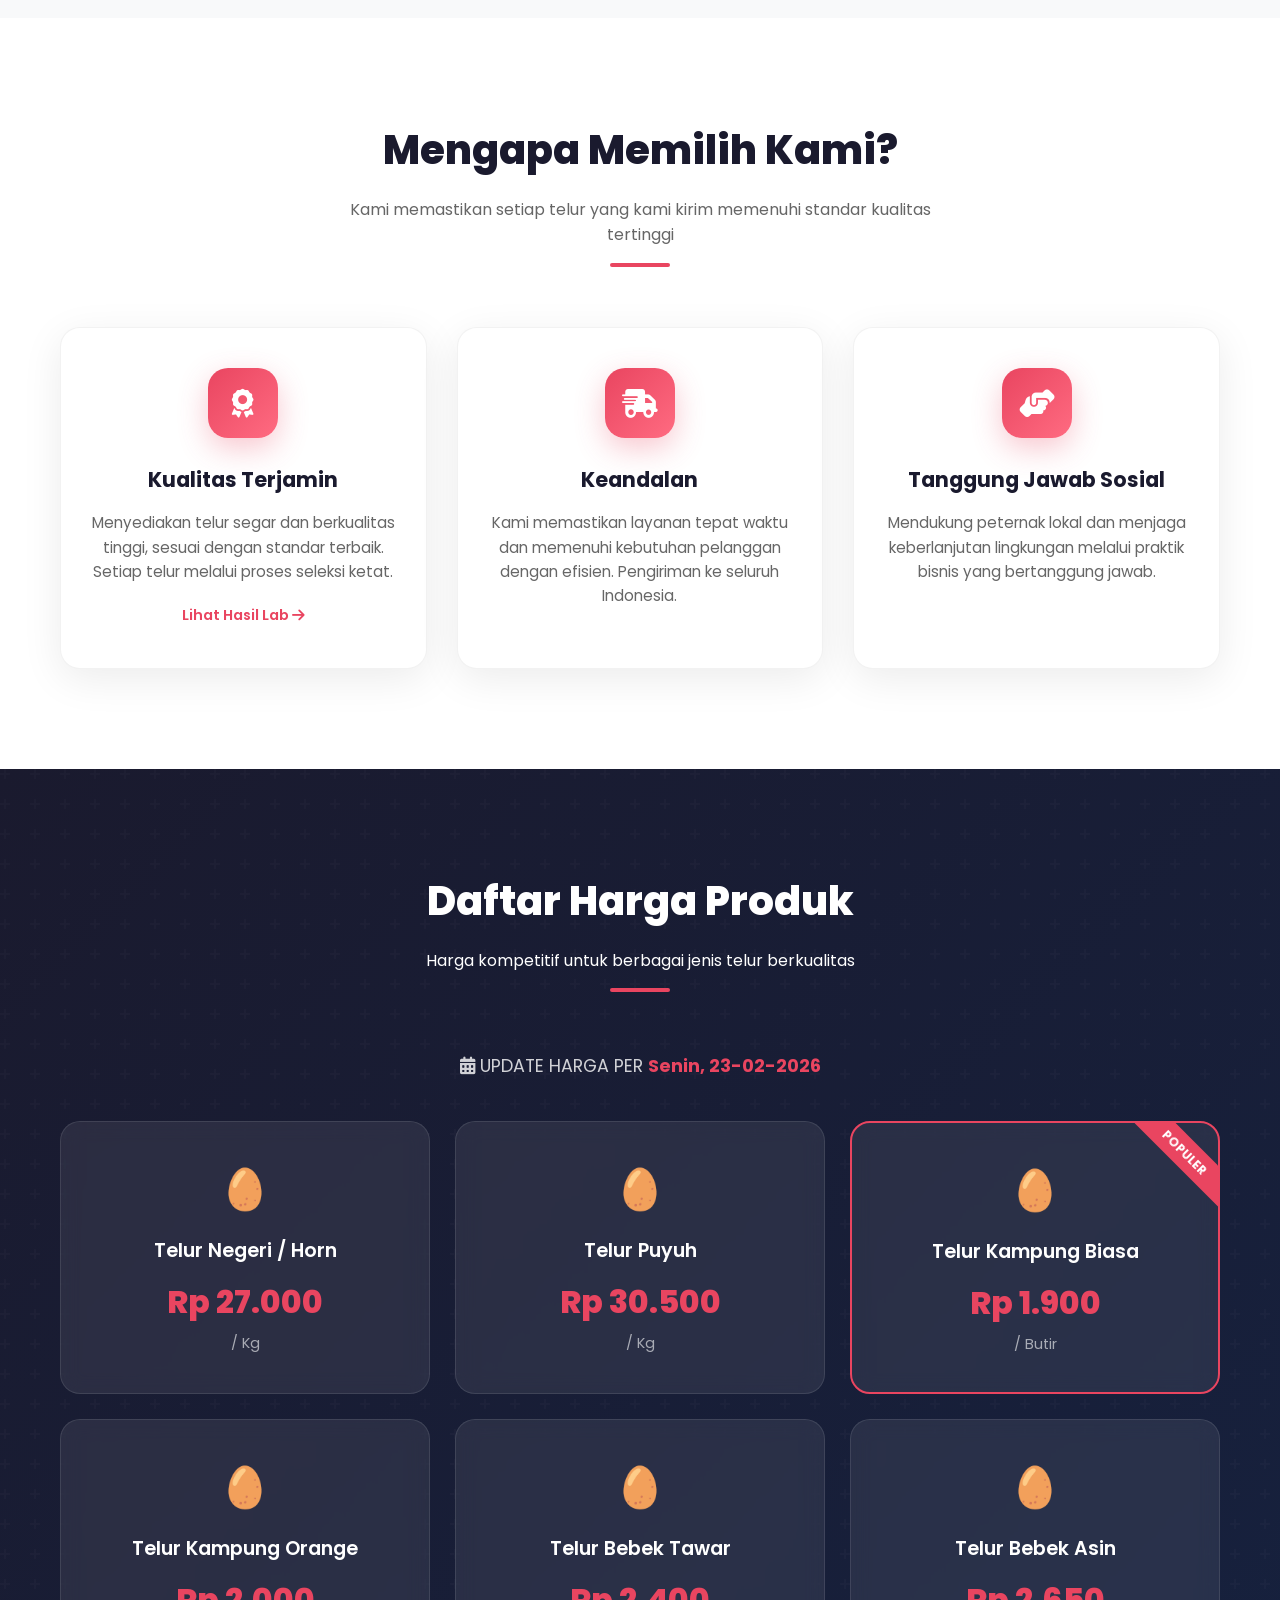
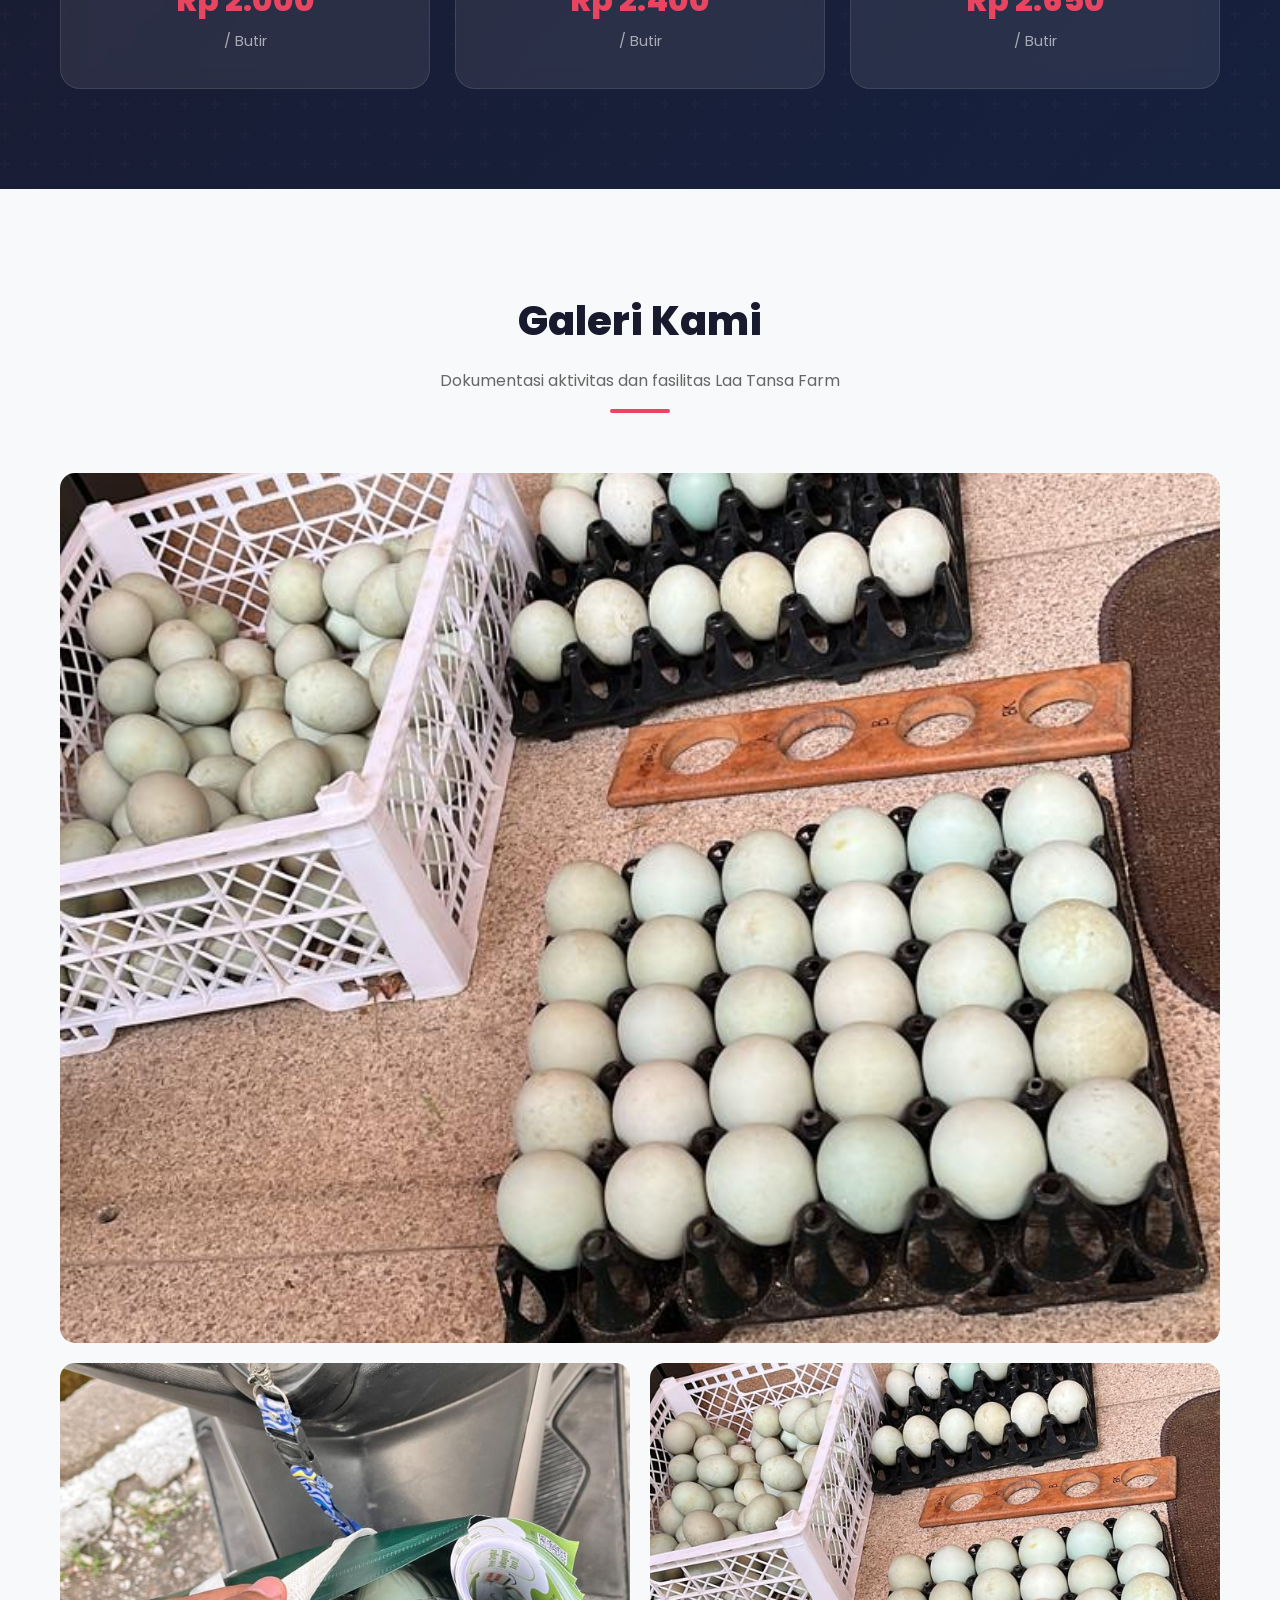
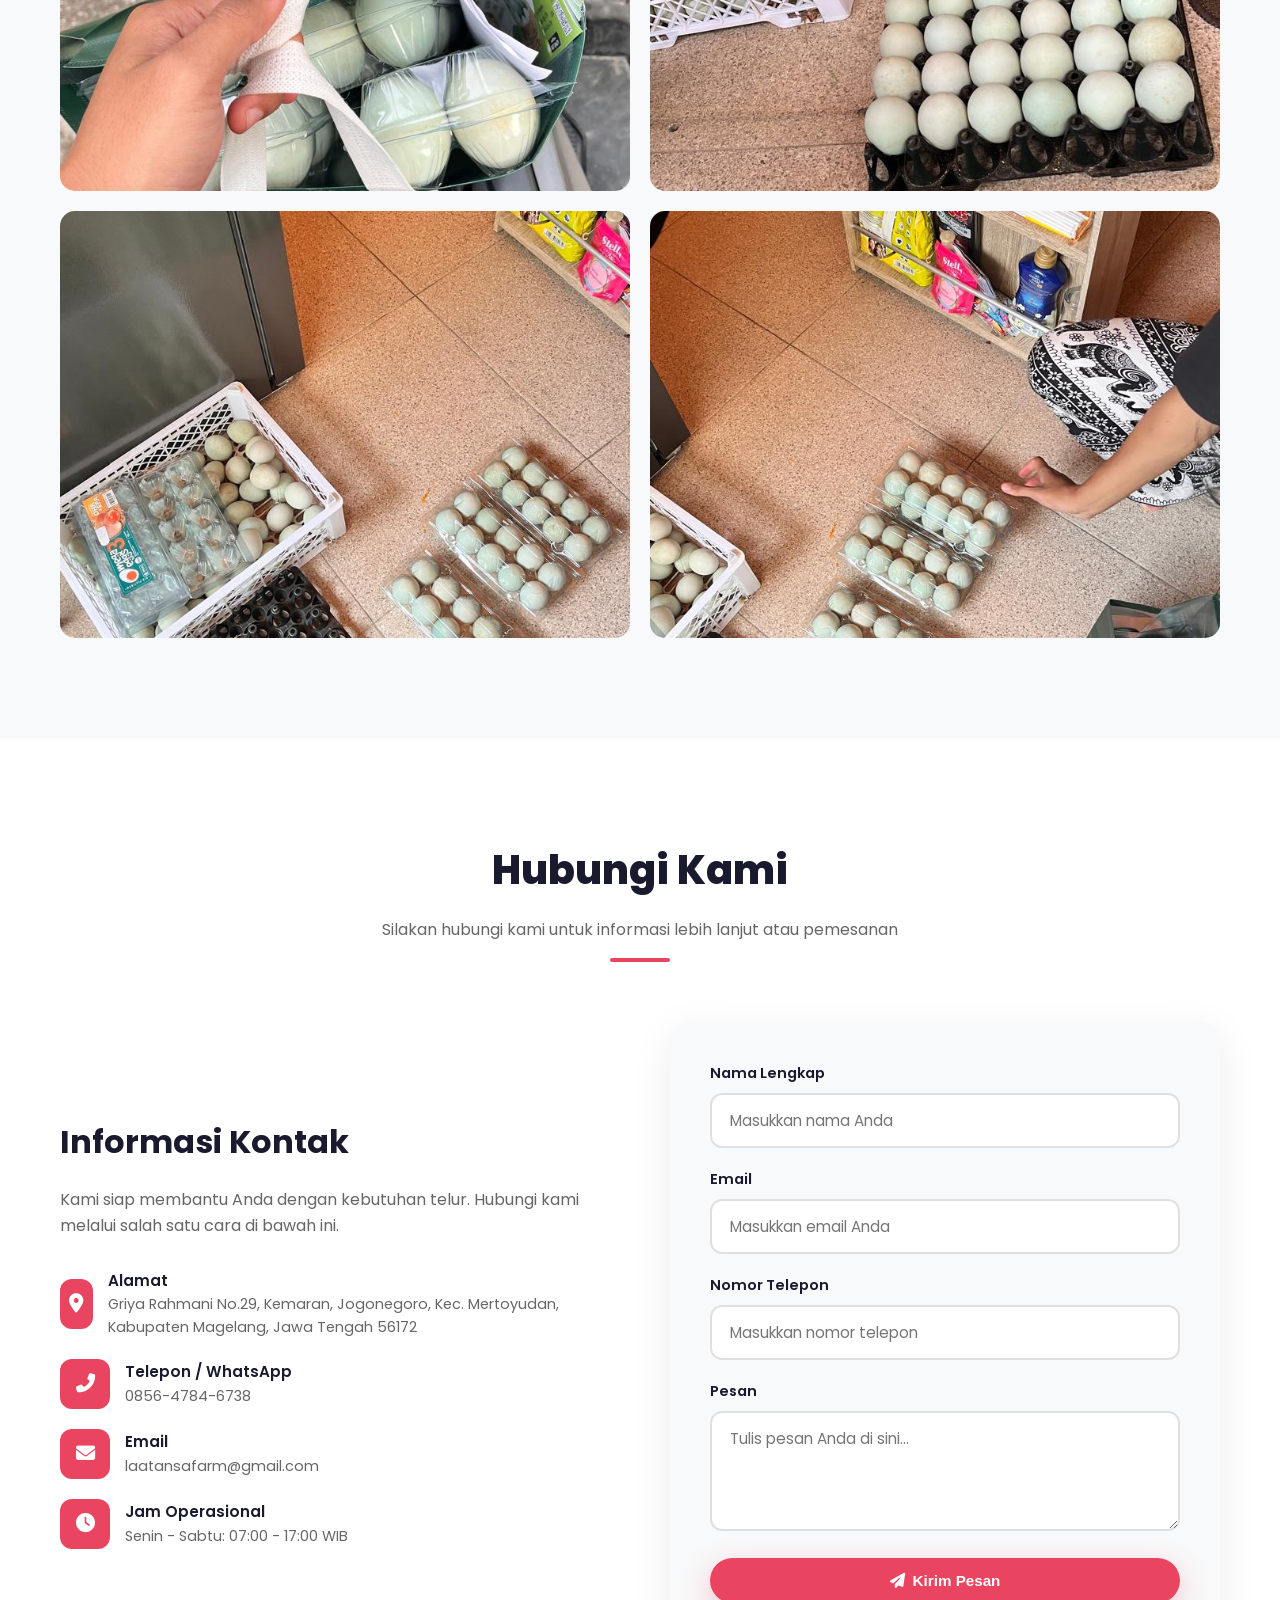
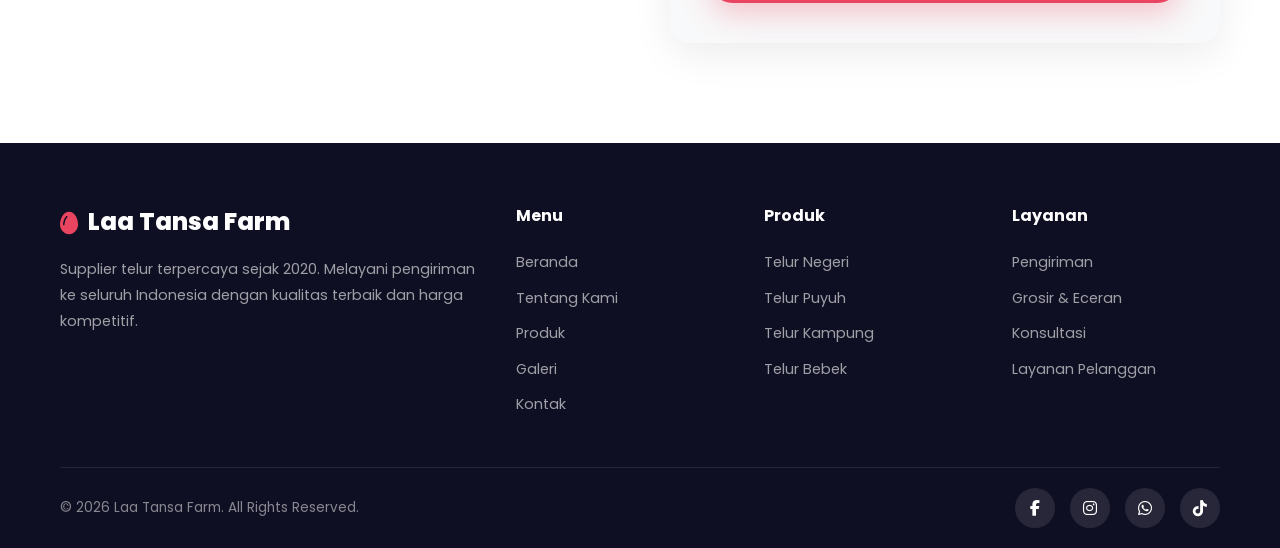
==== commit cbe04c7e: "fix hamburger" ====
--- a/index.html
+++ b/index.html
@@ -26,11 +26,11 @@
           <li><a href="#gallery">Galeri</a></li>
           <li><a href="#contact">Kontak</a></li>
         </ul>
-        <div class="hamburger" id="hamburger">
-          <span></span>
-          <span></span>
-          <span></span>
-        </div>
+        <button class="hamburger" id="hamburger" type="button" aria-label="Toggle navigation" aria-controls="navLinks" aria-expanded="false">
+          <span aria-hidden="true"></span>
+          <span aria-hidden="true"></span>
+          <span aria-hidden="true"></span>
+        </button>
       </div>
     </nav>
 
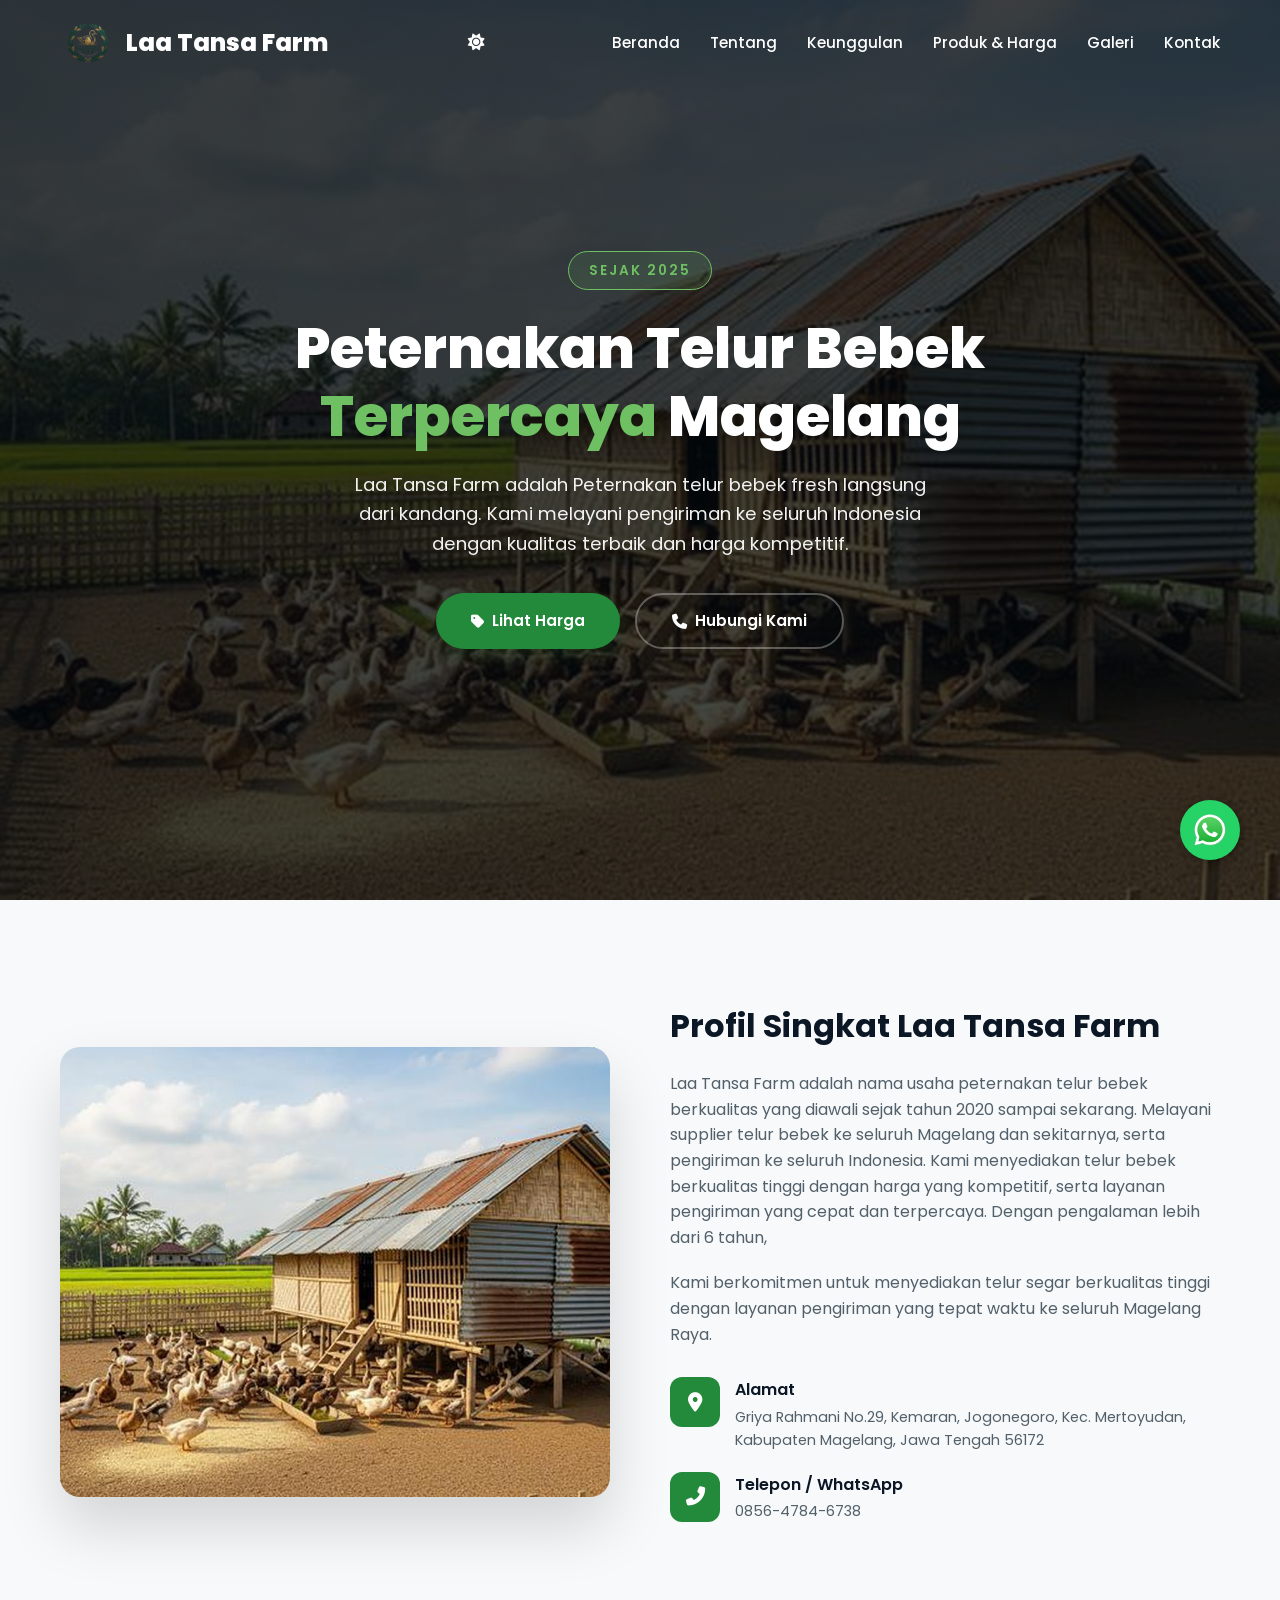
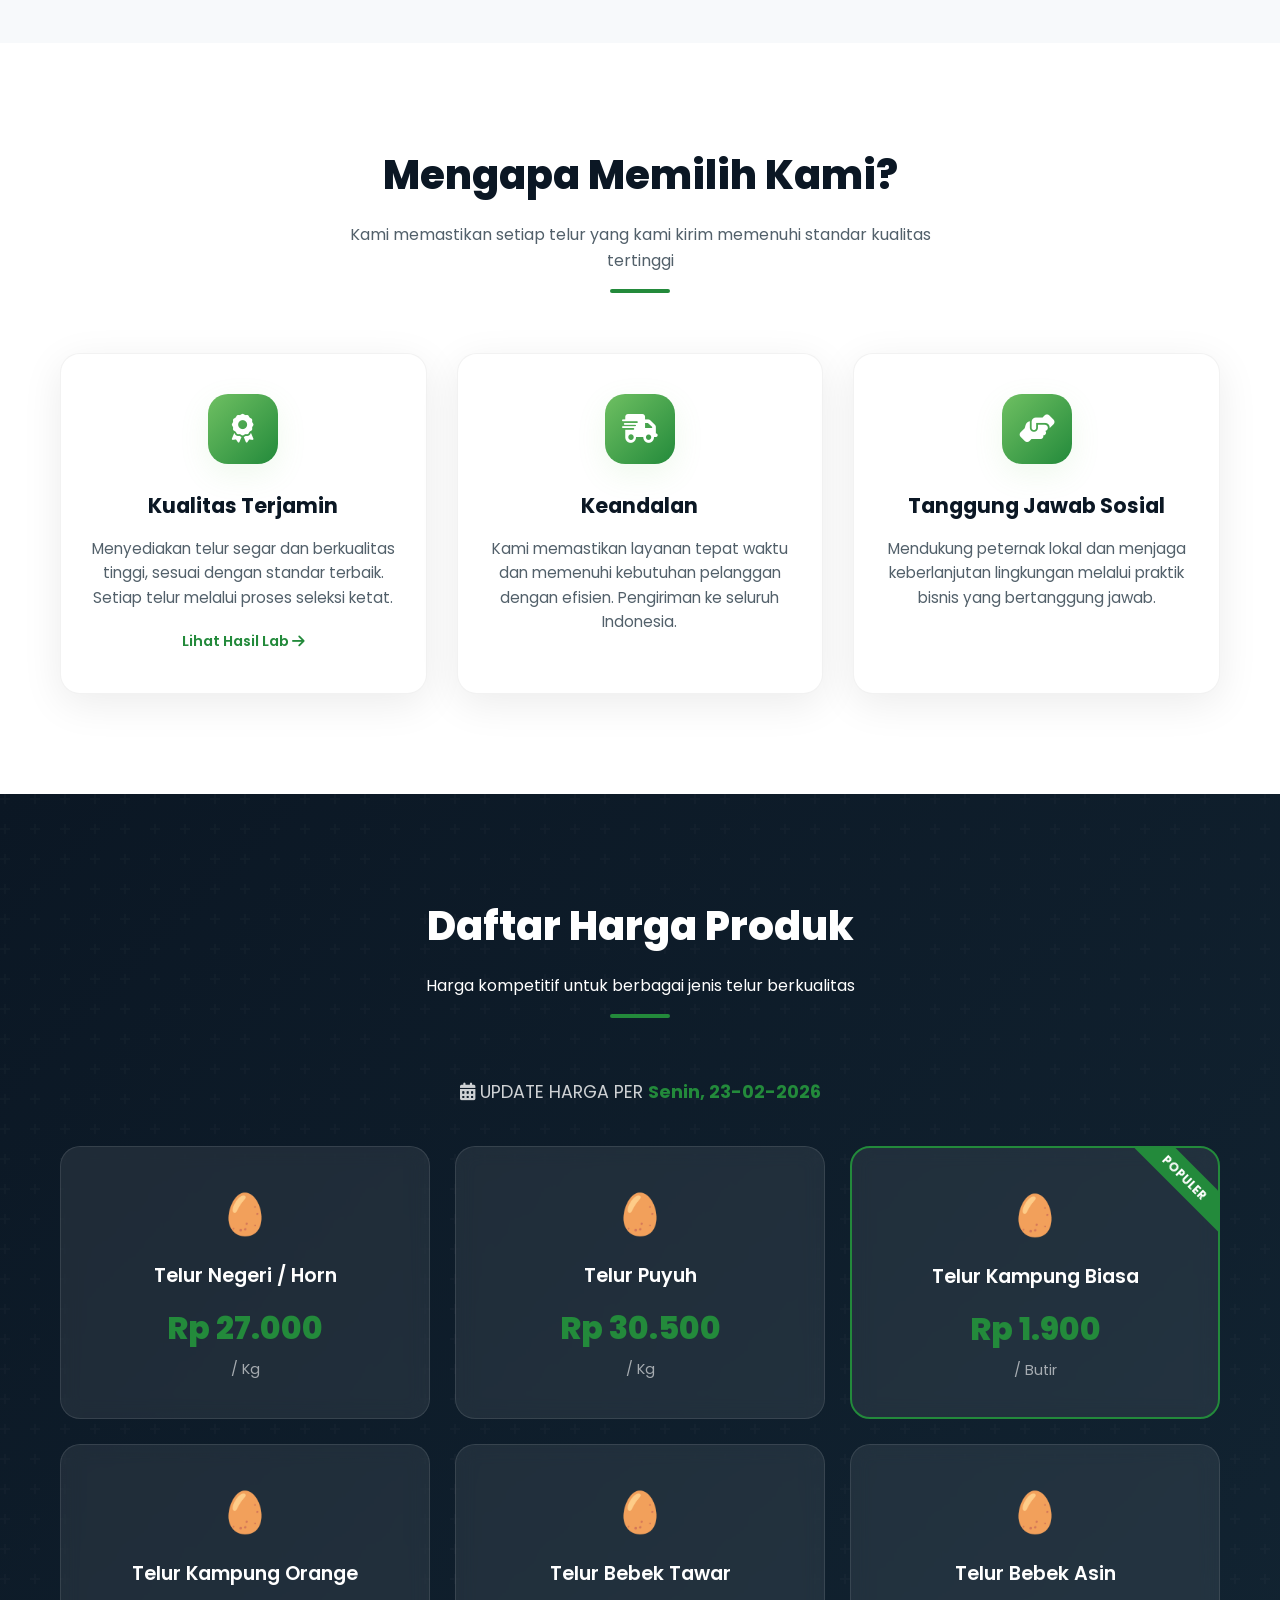
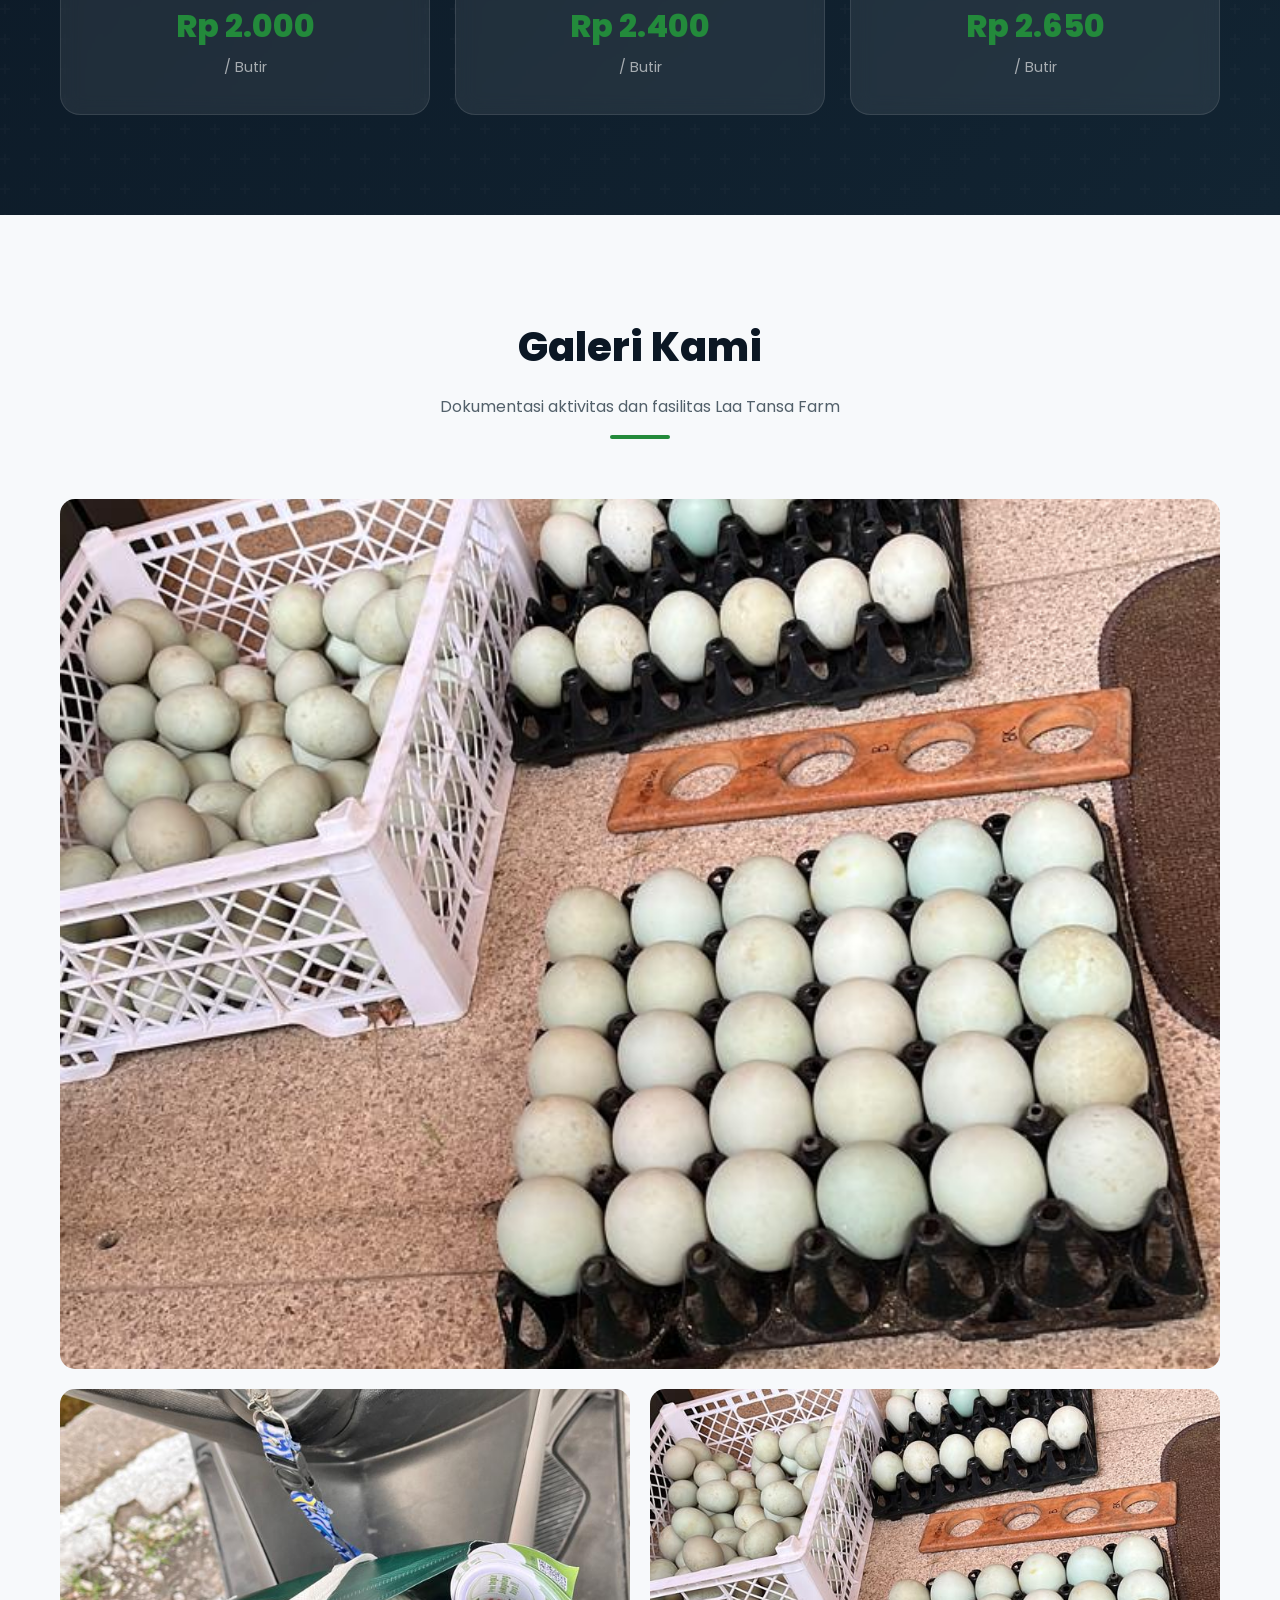
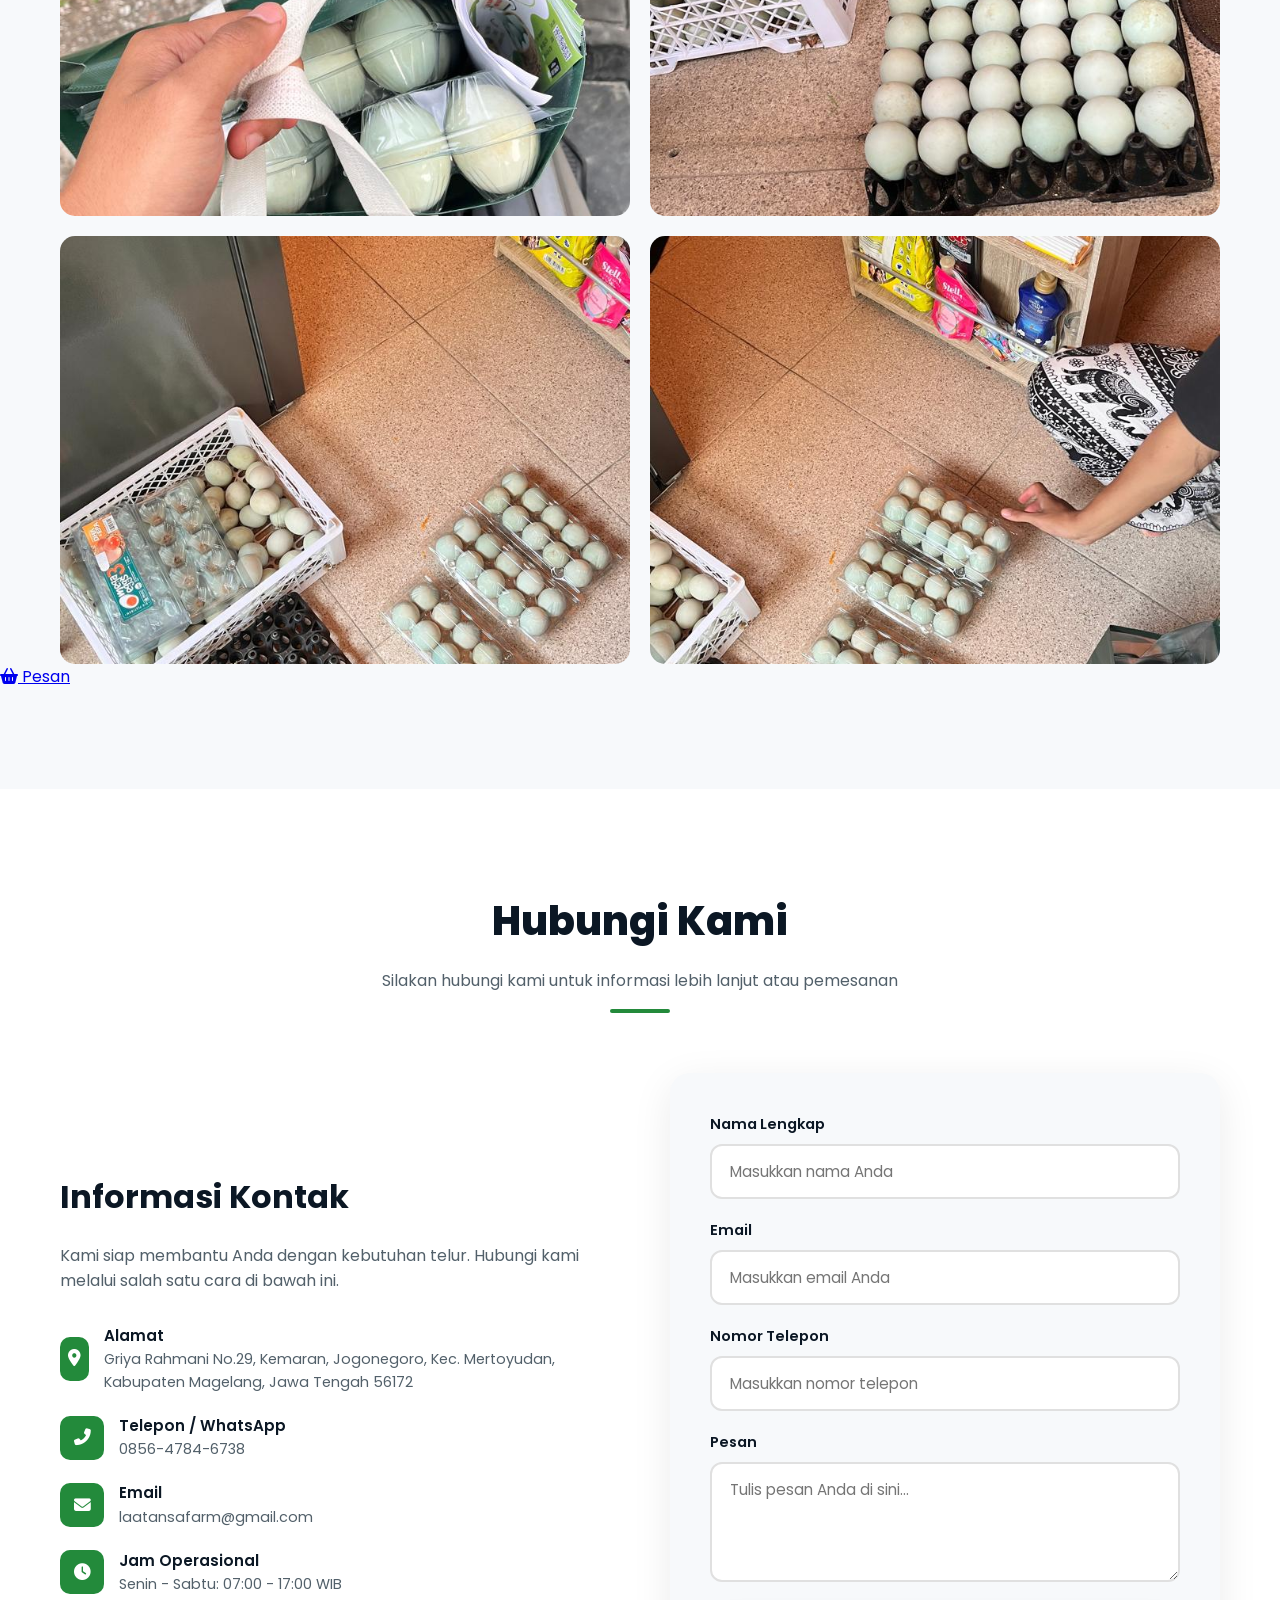
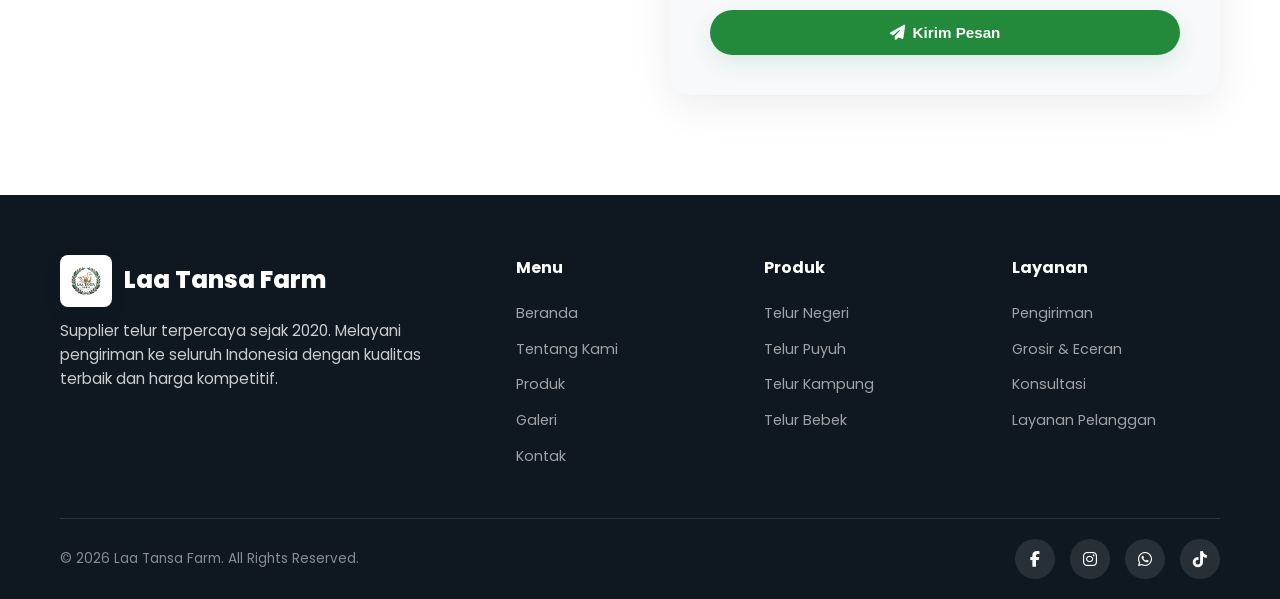
==== commit aaf8f649: "fix" ====
--- a/index.html
+++ b/index.html
@@ -15,9 +15,14 @@
     <nav class="navbar" id="navbar">
       <div class="nav-container">
         <a href="#" class="logo">
-          <i class="fas fa-egg"></i>
+          <img src="img/logo-laatansa.webp" srcset="img/logo-laatansa.webp 1x" alt="Laa Tansa Farm" class="logo-img" width="56" height="56" />
           Laa Tansa Farm
         </a>
+        
+        <button id="themeToggle" class="theme-toggle" aria-pressed="false" aria-label="Toggle theme">
+          <i class="fas fa-sun"></i>
+        </button>
+
         <ul class="nav-links" id="navLinks">
           <li><a href="#home">Beranda</a></li>
           <li><a href="#about">Tentang</a></li>
@@ -26,6 +31,7 @@
           <li><a href="#gallery">Galeri</a></li>
           <li><a href="#contact">Kontak</a></li>
         </ul>
+
         <button class="hamburger" id="hamburger" type="button" aria-label="Toggle navigation" aria-controls="navLinks" aria-expanded="false">
           <span aria-hidden="true"></span>
           <span aria-hidden="true"></span>
@@ -37,14 +43,14 @@
     <!-- HERO SECTION -->
     <section class="hero" id="home">
       <div class="hero-content">
-        <div class="hero-badge">Sejak 2020</div>
-        <h1>Supplier Telur <span>Terpercaya</span> Magelang</h1>
-        <p>Laa Tansa Farm adalah supplier telur terkemuka yang melayani pengiriman ke seluruh Indonesia dengan kualitas terbaik dan harga kompetitif.</p>
+        <div class="hero-badge">Sejak 2025</div>
+        <h1>Peternakan Telur Bebek <span>Terpercaya</span> Magelang</h1>
+        <p>Laa Tansa Farm adalah Peternakan telur bebek fresh langsung dari kandang. Kami melayani pengiriman ke seluruh Indonesia dengan kualitas terbaik dan harga kompetitif.</p>
         <div class="hero-buttons">
           <a href="#products" class="btn btn-primary"> <i class="fas fa-tag"></i> Lihat Harga </a>
           <a href="#contact" class="btn btn-outline"> <i class="fas fa-phone"></i> Hubungi Kami </a>
         </div>
-        <div class="hero-stats">
+        <!-- <div class="hero-stats">
           <div class="stat-item">
             <div class="stat-number" data-target="27">0</div>
             <div class="stat-label">Tahun Pengalaman</div>
@@ -56,7 +62,7 @@
           <div class="stat-item">
             <div class="stat-number" data-target="1">0</div>
             <div class="stat-label">Provinsi Terlayani</div>
-          </div>
+          </div> -->
         </div>
       </div>
     </section>
@@ -66,12 +72,12 @@
       <div class="container">
         <div class="about-grid animate-on-scroll">
           <div class="about-image">
-            <img src="img/img6.jpg" alt="Laa Tansa Farm Warehouse" />
+            <img src="img/img6.jpg" alt="Laa Tansa Farm Warehouse" loading="lazy" />
           </div>
           <div class="about-content">
             <h3>Profil Singkat Laa Tansa Farm</h3>
             <p>
-              Laa Tansa Farm adalah nama usaha jual beli telur bebek berkualitas yang diawali sejak tahun 2020 sampai sekarang. Melayani supplier
+              Laa Tansa Farm adalah nama usaha peternakan telur bebek berkualitas yang diawali sejak tahun 2020 sampai sekarang. Melayani supplier
               telur bebek ke seluruh Magelang dan sekitarnya, serta pengiriman ke seluruh Indonesia. Kami menyediakan telur bebek berkualitas tinggi
               dengan harga yang kompetitif, serta layanan pengiriman yang cepat dan terpercaya. Dengan pengalaman lebih dari 6 tahun,
             </p>
@@ -151,38 +157,38 @@
           <div class="price-card animate-on-scroll">
             <div class="price-icon">🥚</div>
             <h3>Telur Negeri / Horn</h3>
-            <div class="price-value">Rp 27.000</div>
+            <div class="price-value" data-price-key="telur_negeri">Rp 27.000</div>
             <div class="price-unit">/ Kg</div>
           </div>
           <div class="price-card animate-on-scroll">
             <div class="price-icon">🥚</div>
             <h3>Telur Puyuh</h3>
-            <div class="price-value">Rp 30.500</div>
+            <div class="price-value" data-price-key="telur_puyuh">Rp 30.500</div>
             <div class="price-unit">/ Kg</div>
           </div>
           <div class="price-card animate-on-scroll featured">
             <div class="price-badge">POPULER</div>
             <div class="price-icon">🥚</div>
             <h3>Telur Kampung Biasa</h3>
-            <div class="price-value">Rp 1.900</div>
+            <div class="price-value" data-price-key="telur_kampung_biasa">Rp 1.900</div>
             <div class="price-unit">/ Butir</div>
           </div>
           <div class="price-card animate-on-scroll">
             <div class="price-icon">🥚</div>
             <h3>Telur Kampung Orange</h3>
-            <div class="price-value">Rp 2.000</div>
+            <div class="price-value" data-price-key="telur_kampung_orange">Rp 2.000</div>
             <div class="price-unit">/ Butir</div>
           </div>
           <div class="price-card animate-on-scroll">
             <div class="price-icon">🥚</div>
             <h3>Telur Bebek Tawar</h3>
-            <div class="price-value">Rp 2.400</div>
+            <div class="price-value" data-price-key="telur_bebek_tawar">Rp 2.400</div>
             <div class="price-unit">/ Butir</div>
           </div>
           <div class="price-card animate-on-scroll">
             <div class="price-icon">🥚</div>
             <h3>Telur Bebek Asin</h3>
-            <div class="price-value">Rp 2.650</div>
+            <div class="price-value" data-price-key="telur_bebek_asin">Rp 2.650</div>
             <div class="price-unit">/ Butir</div>
           </div>
         </div>
@@ -199,31 +205,31 @@
         </div>
         <div class="gallery-grid">
           <div class="gallery-item wide animate-on-scroll">
-            <img src="img/img1.jpg" alt="Tim Laa Tansa Farm" />
+            <img src="img/img1.jpg" alt="Tim Laa Tansa Farm" loading="lazy" />
             <div class="gallery-overlay">
               <span>Tim Laa Tansa Farm</span>
             </div>
           </div>
           <div class="gallery-item animate-on-scroll">
-            <img src="img/img5.jpg" alt="Gudang Telur" />
+            <img src="img/img5.jpg" alt="Gudang Telur" loading="lazy" />
             <div class="gallery-overlay">
               <span>Fasilitas Gudang</span>
             </div>
           </div>
           <div class="gallery-item animate-on-scroll">
-            <img src="img/img1.jpg" alt="Proses Sortir" />
+            <img src="img/img1.jpg" alt="Proses Sortir" loading="lazy" />
             <div class="gallery-overlay">
               <span>Proses Sortir Telur</span>
             </div>
           </div>
           <div class="gallery-item animate-on-scroll">
-            <img src="img/img2.jpg" alt="Pengemasan" />
+            <img src="img/img2.jpg" alt="Pengemasan" loading="lazy" />
             <div class="gallery-overlay">
               <span>Pengemasan Telur</span>
             </div>
           </div>
           <div class="gallery-item animate-on-scroll">
-            <img src="img/img4.jpg" alt="Kantor" />
+            <img src="img/img4.jpg" alt="Kantor" loading="lazy" />
             <div class="gallery-overlay">
               <span>Kantor Laa Tansa Mart</span>
             </div>
@@ -231,7 +237,11 @@
         </div>
       </div>
       <a href="https://wa.me//085117080755?text=halo%20saya%20mau%20pesan%20telur%20bebeknya" class="floating-wa" target="_blank">
-          <img src="img/wa.webp" alt="WhatsApp">
+          <img src="img/wa.webp" alt="WhatsApp" loading="lazy">
+      </a>
+      <a href="#contact" class="floating-order" title="Pesan Sekarang">
+        <i class="fas fa-shopping-basket"></i>
+        <span>Pesan</span>
       </a>
     </section>
 
--- a/style.css
+++ b/style.css
@@ -1,14 +1,15 @@
 :root {
-  --primary: #1a1a2e;
-  --secondary: #16213e;
-  --accent: #e94560;
-  --accent-hover: #c73e54;
-  --gold: #d4a017;
-  --light: #f8f9fa;
-  --dark: #0f0f23;
-  --text: #333;
-  --text-light: #666;
-  --white: #fff;
+  --primary: #0b1724; /* deep navy for text */
+  --secondary: #122432; /* dark blue background accents */
+  --egg: #6fc062; /* hijau telur bebek (light) */
+  --accent: #238a3b; /* primary green accent (darker) */
+  --accent-hover: #1e6f31;
+  --gold: #238a3b;
+  --light: #f7f9fb;
+  --dark: #0f1720;
+  --text: #0b1724;
+  --text-light: #52606a;
+  --white: #ffffff;
   --transition: all 0.3s ease;
 }
 
@@ -37,10 +38,19 @@
 }
 
 .navbar.scrolled {
-  background: rgba(26, 26, 46, 0.95);
-  backdrop-filter: blur(10px);
-  box-shadow: 0 2px 20px rgba(0, 0, 0, 0.3);
+  background: var(--white);
+  backdrop-filter: blur(6px);
+  box-shadow: 0 6px 24px rgba(11, 23, 36, 0.08);
   padding: 10px 0;
+}
+
+/* When navbar becomes solid, switch link/logo colors for contrast */
+.navbar.scrolled .logo {
+  color: var(--primary);
+}
+
+.navbar.scrolled .nav-links a {
+  color: var(--primary);
 }
 
 .nav-container {
@@ -65,6 +75,25 @@
 .logo i {
   color: var(--accent);
 }
+
+.logo-img {
+  width: 56px;
+  height: 56px;
+  object-fit: contain;
+  display: inline-block;
+}
+
+/* Theme toggle button */
+.theme-toggle {
+  background: transparent;
+  border: none;
+  color: var(--white);
+  font-size: 1.05rem;
+  cursor: pointer;
+  margin-left: 12px;
+}
+
+/* (dark theme removed to keep single high-contrast palette) */
 
 .nav-links {
   display: flex;
@@ -102,23 +131,69 @@
 
 .hamburger {
   display: none;
-  flex-direction: column;
-  gap: 5px;
+  position: relative;
+  width: 42px;
+  height: 36px;
   cursor: pointer;
+  background: transparent;
+  border: none;
+  padding: 6px;
+  align-items: center;
+  justify-content: center;
+  transition: var(--transition);
+}
+
+.hamburger:focus {
+  outline: none;
+  box-shadow: 0 0 0 4px rgba(127, 207, 107, 0.12);
+  border-radius: 8px;
 }
 
 .hamburger span {
-  width: 25px;
-  height: 2px;
+  position: absolute;
+  left: 8px;
+  right: 8px;
+  height: 3px;
   background: var(--white);
-  transition: var(--transition);
+  display: block;
+  border-radius: 2px;
+  transition:
+    transform 0.35s cubic-bezier(0.2, 0.8, 0.2, 1),
+    top 0.35s,
+    opacity 0.2s;
+}
+
+.hamburger span:nth-child(1) {
+  top: 9px;
+}
+
+.hamburger span:nth-child(2) {
+  top: 16px;
+}
+
+.hamburger span:nth-child(3) {
+  top: 23px;
+}
+
+/* Open state -> morph into X */
+.hamburger.open span:nth-child(1) {
+  transform: translateY(7px) rotate(45deg);
+}
+
+.hamburger.open span:nth-child(2) {
+  opacity: 0;
+  transform: scaleX(0);
+}
+
+.hamburger.open span:nth-child(3) {
+  transform: translateY(-7px) rotate(-45deg);
 }
 
 /* ===== HERO SECTION ===== */
 .hero {
   min-height: 100vh;
   background:
-    linear-gradient(135deg, rgba(26, 26, 46, 0.9) 0%, rgba(22, 33, 62, 0.85) 100%),
+    linear-gradient(135deg, rgba(3, 8, 12, 0.72) 0%, rgba(3, 8, 12, 0.6) 100%),
     url("img/img6.jpg") center/cover;
   display: flex;
   align-items: center;
@@ -136,7 +211,7 @@
   left: 0;
   right: 0;
   bottom: 0;
-  background: url("data:image/svg+xml,%3Csvg width='60' height='60' viewBox='0 0 60 60' xmlns='http://www.w3.org/2000/svg'%3E%3Cg fill='none' fill-rule='evenodd'%3E%3Cg fill='%23ffffff' fill-opacity='0.03'%3E%3Cpath d='M36 34v-4h-2v4h-4v2h4v4h2v-4h4v-2h-4zm0-30V0h-2v4h-4v2h4v4h2V6h4V4h-4zM6 34v-4H4v4H0v2h4v4h2v-4h4v-2H6zM6 4V0H4v4H0v2h4v4h2V6h4V4H6z'/%3E%3C/g%3E%3C/g%3E%3C/svg%3E");
+  background: rgba(3, 8, 12, 0.28);
 }
 
 .hero-content {
@@ -149,9 +224,9 @@
 
 .hero-badge {
   display: inline-block;
-  background: rgba(233, 69, 96, 0.2);
-  border: 1px solid var(--accent);
-  color: var(--accent);
+  background: rgba(127, 207, 107, 0.12);
+  border: 1px solid var(--egg);
+  color: var(--egg);
   padding: 8px 20px;
   border-radius: 50px;
   font-size: 0.85rem;
@@ -169,12 +244,12 @@
 }
 
 .hero h1 span {
-  color: var(--accent);
+  color: var(--egg);
 }
 
 .hero p {
   font-size: 1.15rem;
-  color: rgba(255, 255, 255, 0.8);
+  color: rgba(255, 255, 255, 0.94);
   margin-bottom: 35px;
   max-width: 600px;
   margin-left: auto;
@@ -250,13 +325,13 @@
 .btn-primary {
   background: var(--accent);
   color: var(--white);
-  box-shadow: 0 10px 30px rgba(233, 69, 96, 0.3);
+  box-shadow: 0 8px 22px rgba(35, 138, 59, 0.12);
 }
 
 .btn-primary:hover {
   background: var(--accent-hover);
   transform: translateY(-3px);
-  box-shadow: 0 15px 40px rgba(233, 69, 96, 0.4);
+  box-shadow: 0 18px 44px rgba(35, 138, 59, 0.16);
 }
 
 .btn-outline {
@@ -465,7 +540,7 @@
 .feature-icon {
   width: 70px;
   height: 70px;
-  background: linear-gradient(135deg, var(--accent), #ff6b81);
+  background: linear-gradient(135deg, var(--egg), var(--accent));
   border-radius: 20px;
   display: flex;
   align-items: center;
@@ -473,7 +548,7 @@
   margin: 0 auto 25px;
   font-size: 1.8rem;
   color: var(--white);
-  box-shadow: 0 10px 30px rgba(233, 69, 96, 0.3);
+  box-shadow: 0 10px 30px rgba(127, 207, 107, 0.12);
 }
 
 .feature-card h3 {
@@ -564,7 +639,7 @@
 .price-card:hover {
   transform: translateY(-5px);
   background: rgba(255, 255, 255, 0.12);
-  border-color: rgba(233, 69, 96, 0.3);
+  border-color: rgba(127, 207, 107, 0.3);
 }
 
 .price-card.featured {
@@ -711,15 +786,15 @@
 }
 
 .contact-item i {
-  width: 50px;
-  height: 50px;
+  width: 44px;
+  height: 44px;
   background: var(--accent);
   color: var(--white);
-  border-radius: 12px;
+  border-radius: 10px;
   display: flex;
   align-items: center;
   justify-content: center;
-  font-size: 1.2rem;
+  font-size: 1.05rem;
 }
 
 .contact-item div h4 {
@@ -768,7 +843,7 @@
 .form-group textarea:focus {
   outline: none;
   border-color: var(--accent);
-  box-shadow: 0 0 0 4px rgba(233, 69, 96, 0.1);
+  box-shadow: 0 0 0 4px rgba(127, 207, 107, 0.1);
 }
 
 .form-group textarea {
@@ -793,10 +868,10 @@
 .footer-brand h3 {
   font-size: 1.5rem;
   font-weight: 800;
-  margin-bottom: 15px;
-  display: flex;
-  align-items: center;
-  gap: 10px;
+  margin-bottom: 12px;
+  display: flex;
+  align-items: center;
+  gap: 12px;
 }
 
 .footer-brand h3 i {
@@ -804,9 +879,81 @@
 }
 
 .footer-brand p {
-  color: rgba(255, 255, 255, 0.6);
-  font-size: 0.9rem;
-  line-height: 1.8;
+  color: rgba(255, 255, 255, 0.78);
+  font-size: 0.95rem;
+  line-height: 1.6;
+}
+
+.footer-logo {
+  width: 52px;
+  height: 52px;
+  object-fit: contain;
+  display: inline-block;
+  background: #ffffff;
+  padding: 6px;
+  border-radius: 8px;
+  box-shadow: 0 6px 18px rgba(3, 30, 12, 0.08);
+}
+
+/* Dark mode: override color variables when html has .dark */
+html.dark {
+  --primary: #e6f5e6; /* light text */
+  --white: #071013; /* page background in dark mode */
+  --text: #e6f5e6; /* main text color */
+  --text-light: rgba(230, 245, 230, 0.75);
+  --light: #081512;
+  --dark: #071013;
+  --accent: #2aa24a; /* slightly brighter green for dark bg */
+  --egg: #66c05a;
+}
+
+/* Some dark-specific element tweaks */
+html.dark {
+  /* only override semantic variables used for colors */
+  --bg: #071013; /* page background */
+  --text: #e6f5e6; /* main text on dark */
+  --text-light: rgba(230, 245, 230, 0.78);
+  --accent: #2aa24a; /* brighter accent on dark */
+  --egg: #66c05a;
+  /* card / UI surfaces for dark mode */
+  --card-bg: linear-gradient(180deg, rgba(255, 255, 255, 0.03), rgba(255, 255, 255, 0.02));
+  --card-border: rgba(255, 255, 255, 0.06);
+  --price-highlight: var(--egg);
+}
+
+/* Apply page background and text color from variables */
+html.dark body {
+  background: var(--bg);
+  color: var(--text);
+}
+html.dark .navbar {
+  background: rgba(7, 17, 14, 0.6);
+}
+html.dark .nav-links a {
+  color: var(--text);
+}
+html.dark .btn-outline {
+  color: var(--text);
+  border-color: rgba(255, 255, 255, 0.06);
+}
+html.dark .footer {
+  background: #03110b;
+  color: var(--text);
+}
+
+/* Improve price list contrast in dark mode */
+html.dark .products .price-card {
+  background: var(--card-bg);
+  border: 1px solid var(--card-border);
+  backdrop-filter: blur(6px);
+}
+html.dark .products .price-card:hover {
+  background: linear-gradient(180deg, rgba(255, 255, 255, 0.04), rgba(255, 255, 255, 0.025));
+  border-color: rgba(127, 207, 107, 0.22);
+}
+html.dark .products .price-card .price-value {
+  color: var(--price-highlight);
+  font-weight: 800;
 }
 
 .footer-links h4 {
@@ -927,6 +1074,7 @@
     align-items: center;
     gap: 30px;
     transition: var(--transition);
+    z-index: 1002;
   }
 
   .nav-links.active {
@@ -935,6 +1083,101 @@
 
   .hamburger {
     display: flex;
+  }
+
+  /* Mobile nav item stagger */
+  .nav-links li {
+    opacity: 0;
+    transform: translateX(24px);
+    transition:
+      opacity 300ms ease,
+      transform 300ms cubic-bezier(0.2, 0.8, 0.2, 1);
+  }
+
+  .nav-links.active li.nav-item-enter {
+    opacity: 1;
+    transform: translateX(0);
+  }
+
+  /* Dark overlay behind mobile nav when open */
+  .nav-backdrop {
+    position: fixed;
+    inset: 0;
+    background: rgba(0, 0, 0, 0.55);
+    opacity: 0;
+    transition: opacity 0.25s ease;
+    pointer-events: none;
+    z-index: 1000;
+  }
+
+  .nav-backdrop.active {
+    opacity: 1;
+    pointer-events: auto;
+  }
+
+  /* Nav item stagger animations */
+  .nav-links li {
+    opacity: 1;
+    transform: none;
+  }
+
+  /* Floating order CTA */
+  .floating-order {
+    position: fixed;
+    right: 28px;
+    bottom: 120px;
+    background: #ffffff;
+    color: var(--accent);
+    padding: 10px 14px;
+    border-radius: 999px;
+    box-shadow: 0 8px 30px rgba(7, 29, 15, 0.08);
+    display: inline-flex;
+    gap: 10px;
+    align-items: center;
+    z-index: 1001;
+    text-decoration: none;
+    font-weight: 700;
+    font-size: 0.95rem;
+    transform: translateZ(0);
+    transition:
+      transform 180ms ease,
+      box-shadow 180ms ease,
+      opacity 180ms ease;
+    border: 1px solid rgba(0, 0, 0, 0.06);
+  }
+
+  .floating-order i {
+    font-size: 1.05rem;
+    display: inline-grid;
+    place-items: center;
+    width: 36px;
+    height: 36px;
+    background: var(--accent);
+    color: #fff;
+    border-radius: 10px;
+  }
+
+  .floating-order:hover {
+    transform: translateY(-4px);
+    box-shadow: 0 14px 40px rgba(7, 29, 15, 0.22);
+  }
+
+  /* Ensure WA doesn't overlap */
+  .floating-wa {
+    bottom: 40px;
+    right: 40px;
+  }
+
+  /* Mobile: compact CTA */
+  @media (max-width: 480px) {
+    .floating-order {
+      right: 16px;
+      bottom: 110px;
+      padding: 8px 10px;
+    }
+    .floating-order span {
+      display: none;
+    }
   }
 
   .hero h1 {
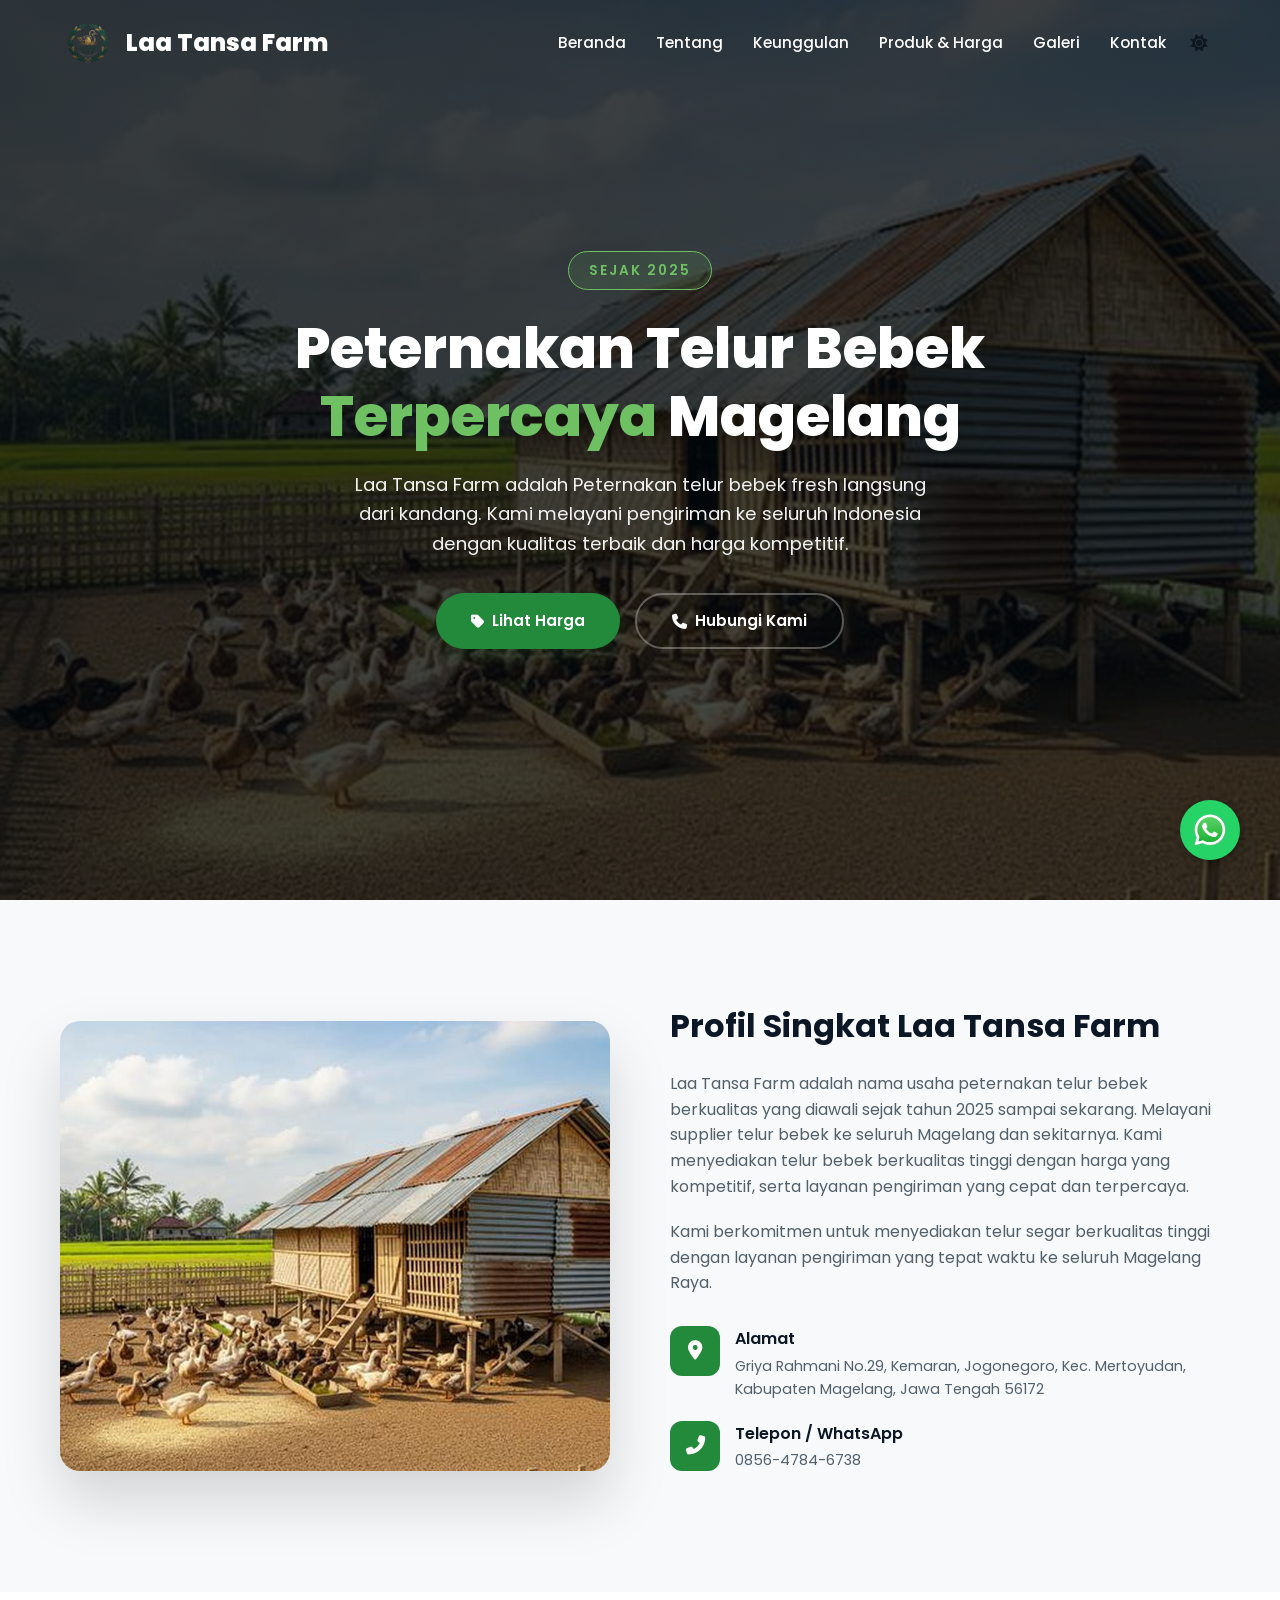
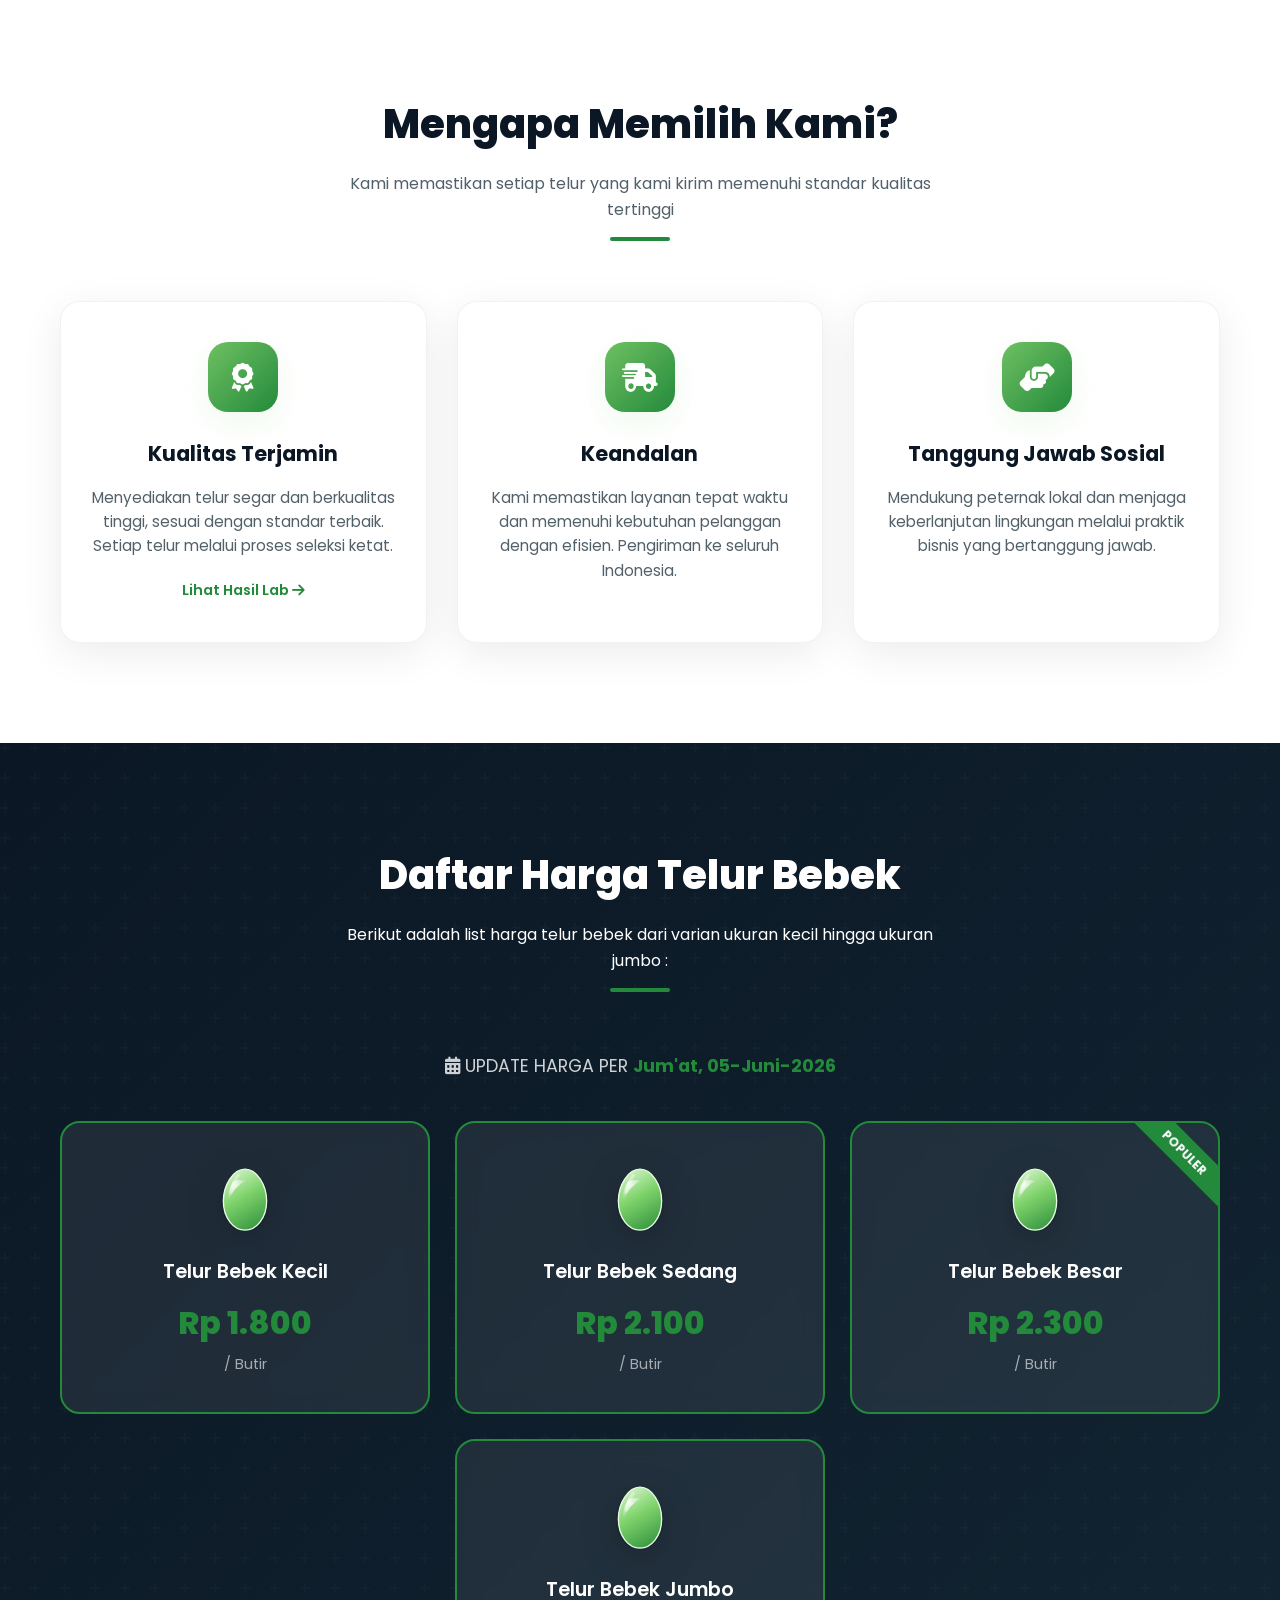
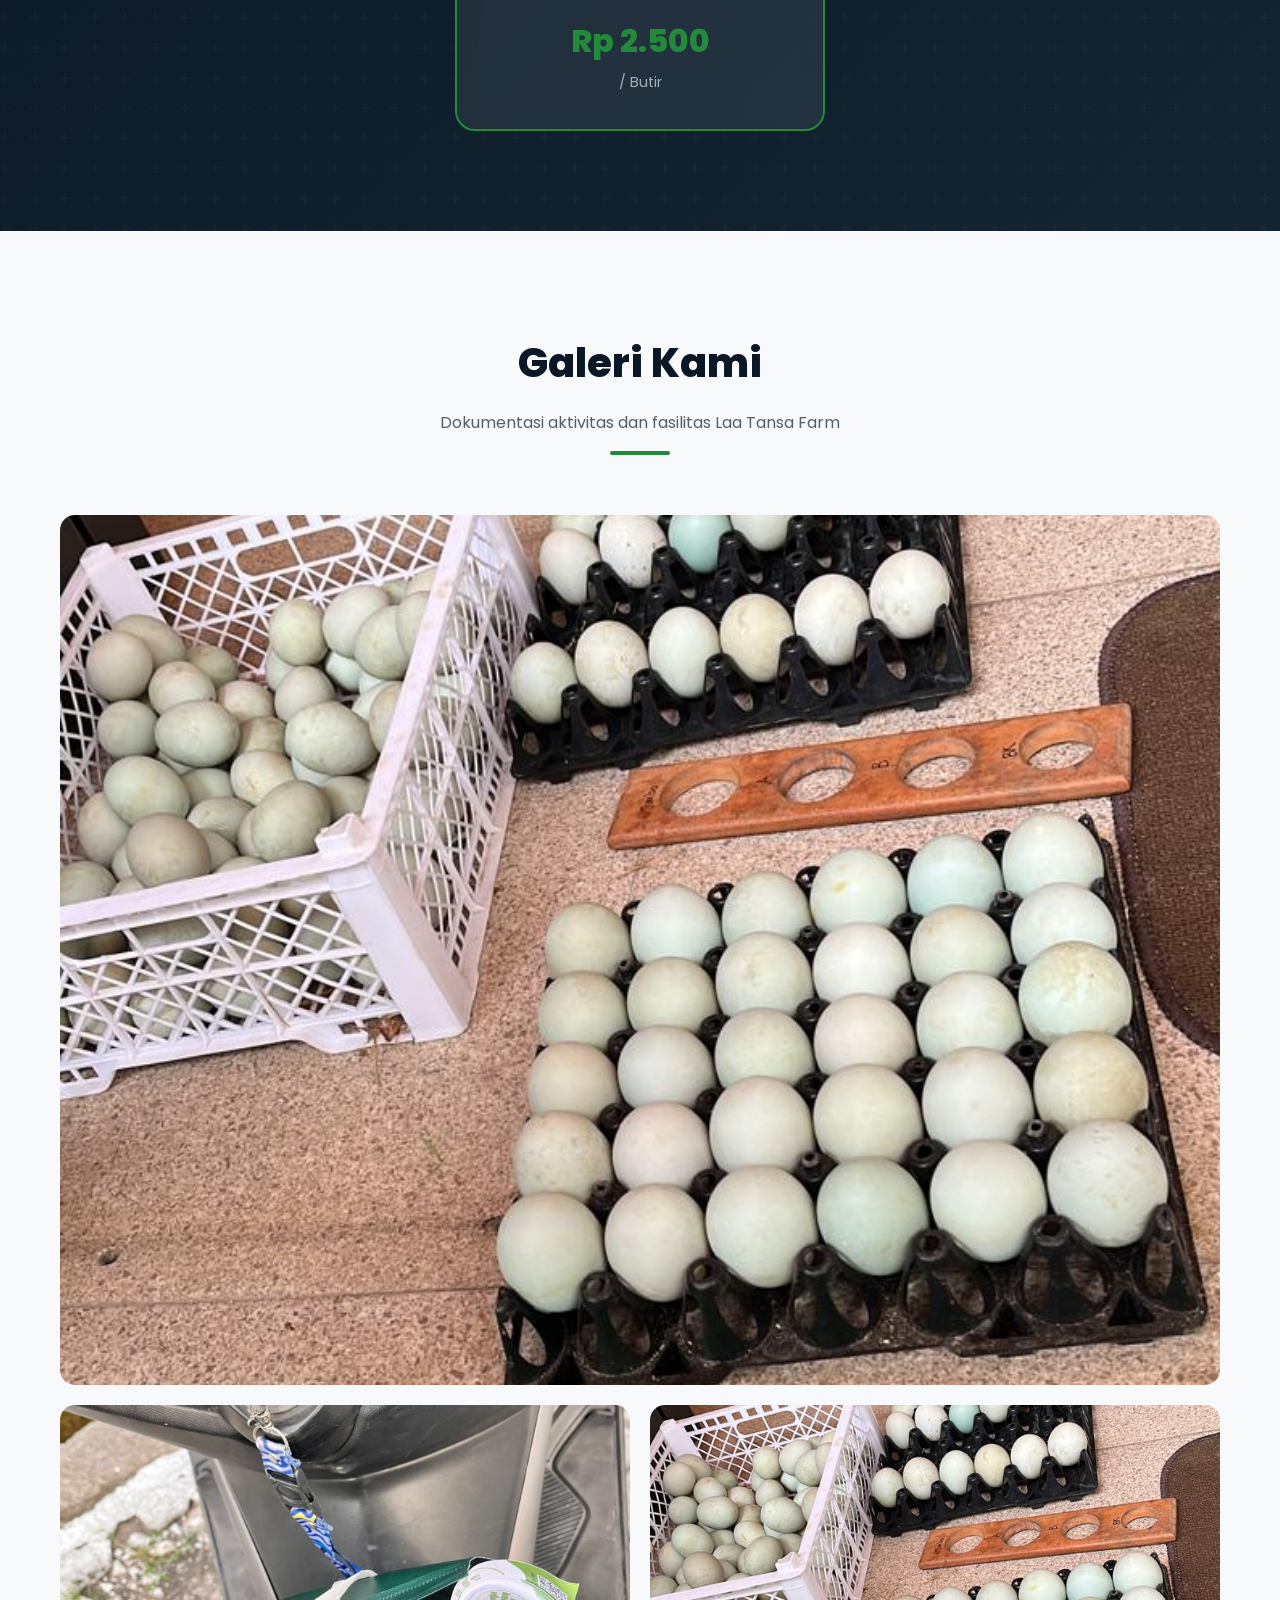
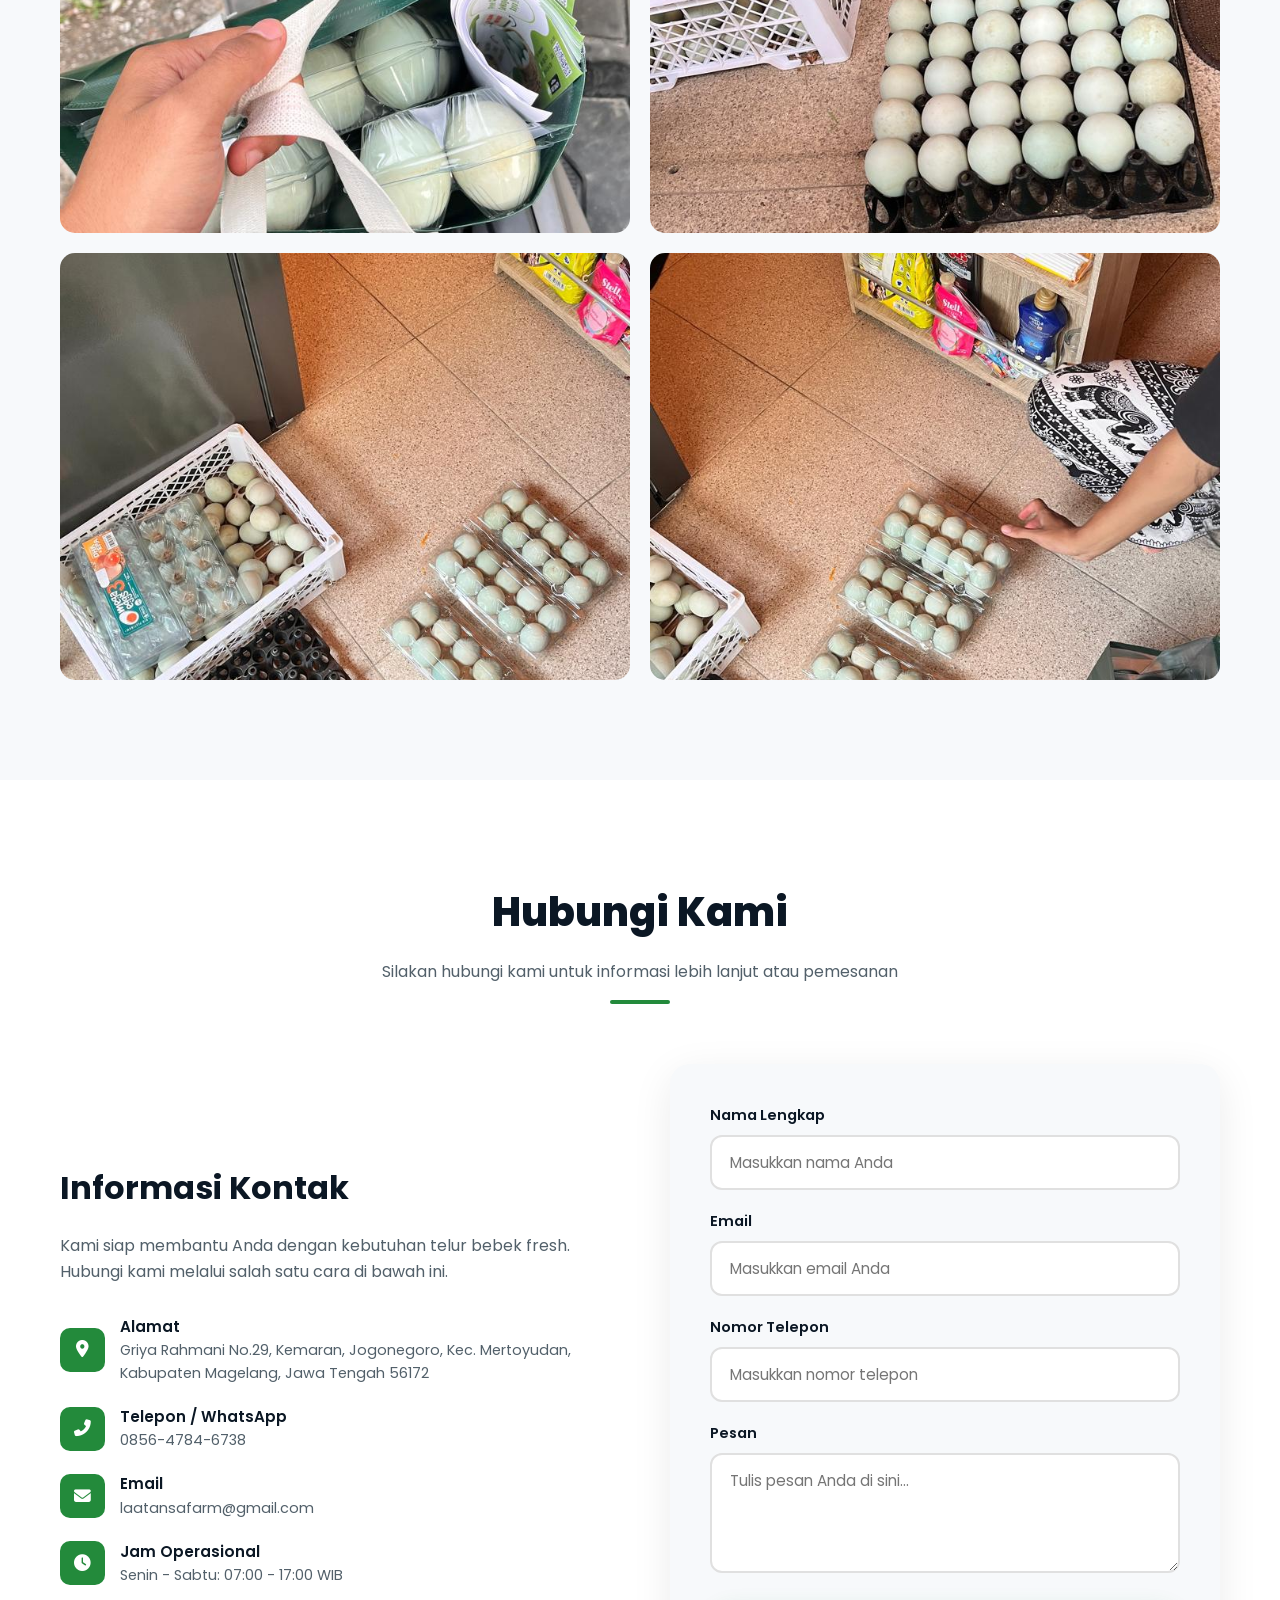
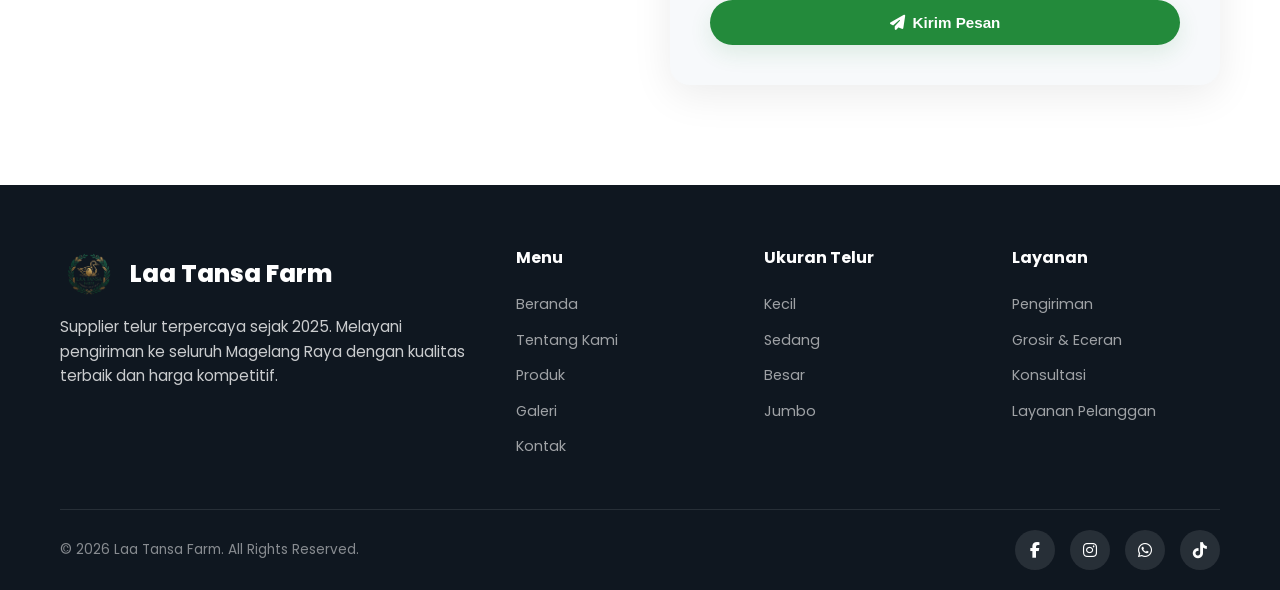
==== commit b0706872: "fix ui" ====
--- a/index.html
+++ b/index.html
@@ -18,10 +18,6 @@
           <img src="img/logo-laatansa.webp" srcset="img/logo-laatansa.webp 1x" alt="Laa Tansa Farm" class="logo-img" width="56" height="56" />
           Laa Tansa Farm
         </a>
-        
-        <button id="themeToggle" class="theme-toggle" aria-pressed="false" aria-label="Toggle theme">
-          <i class="fas fa-sun"></i>
-        </button>
 
         <ul class="nav-links" id="navLinks">
           <li><a href="#home">Beranda</a></li>
@@ -32,11 +28,17 @@
           <li><a href="#contact">Kontak</a></li>
         </ul>
 
-        <button class="hamburger" id="hamburger" type="button" aria-label="Toggle navigation" aria-controls="navLinks" aria-expanded="false">
-          <span aria-hidden="true"></span>
-          <span aria-hidden="true"></span>
-          <span aria-hidden="true"></span>
-        </button>
+        <div class="nav-actions">
+          <button id="themeToggle" class="theme-toggle" aria-pressed="false" aria-label="Toggle theme">
+            <i class="fas fa-sun"></i>
+          </button>
+
+          <button class="hamburger" id="hamburger" type="button" aria-label="Toggle navigation" aria-controls="navLinks" aria-expanded="false">
+            <span aria-hidden="true"></span>
+            <span aria-hidden="true"></span>
+            <span aria-hidden="true"></span>
+          </button>
+        </div>
       </div>
     </nav>
 
@@ -77,9 +79,9 @@
           <div class="about-content">
             <h3>Profil Singkat Laa Tansa Farm</h3>
             <p>
-              Laa Tansa Farm adalah nama usaha peternakan telur bebek berkualitas yang diawali sejak tahun 2020 sampai sekarang. Melayani supplier
-              telur bebek ke seluruh Magelang dan sekitarnya, serta pengiriman ke seluruh Indonesia. Kami menyediakan telur bebek berkualitas tinggi
-              dengan harga yang kompetitif, serta layanan pengiriman yang cepat dan terpercaya. Dengan pengalaman lebih dari 6 tahun,
+              Laa Tansa Farm adalah nama usaha peternakan telur bebek berkualitas yang diawali sejak tahun 2025 sampai sekarang. Melayani supplier
+              telur bebek ke seluruh Magelang dan sekitarnya. Kami menyediakan telur bebek berkualitas tinggi
+              dengan harga yang kompetitif, serta layanan pengiriman yang cepat dan terpercaya.
             </p>
             <p>
               Kami berkomitmen untuk menyediakan telur segar berkualitas tinggi dengan layanan pengiriman yang tepat waktu ke seluruh Magelang Raya.
@@ -148,47 +150,35 @@
     <section class="products" id="products">
       <div class="container">
         <div class="section-header animate-on-scroll">
-          <h2>Daftar Harga Produk</h2>
-          <p>Harga kompetitif untuk berbagai jenis telur berkualitas</p>
+          <h2>Daftar Harga Telur Bebek</h2>
+          <p>Berikut adalah list harga telur bebek dari varian ukuran kecil hingga ukuran jumbo :</p>
           <div class="section-line"></div>
         </div>
-        <div class="price-date animate-on-scroll"><i class="fas fa-calendar-alt"></i> UPDATE HARGA PER <strong>Senin, 23-02-2026</strong></div>
+        <div class="price-date animate-on-scroll"><i class="fas fa-calendar-alt"></i> UPDATE HARGA PER <strong>Jum'at, 05-Juni-2026</strong></div>
         <div class="price-grid">
-          <div class="price-card animate-on-scroll">
-            <div class="price-icon">🥚</div>
-            <h3>Telur Negeri / Horn</h3>
-            <div class="price-value" data-price-key="telur_negeri">Rp 27.000</div>
-            <div class="price-unit">/ Kg</div>
-          </div>
-          <div class="price-card animate-on-scroll">
-            <div class="price-icon">🥚</div>
-            <h3>Telur Puyuh</h3>
-            <div class="price-value" data-price-key="telur_puyuh">Rp 30.500</div>
-            <div class="price-unit">/ Kg</div>
-          </div>
           <div class="price-card animate-on-scroll featured">
+            <div class="price-icon"><img src="img/egg-bebek-hijau.svg" alt="Telur bebek hijau kecil" loading="lazy" /></div>
+            <h3>Telur Bebek Kecil</h3>
+            <div class="price-value" data-price-key="telur_bebek_kecil">Rp 1.800</div>
+            <div class="price-unit">/ Butir</div>
+          </div>
+          <div class="price-card animate-on-scroll featured">
+            <div class="price-icon"><img src="img/egg-bebek-hijau.svg" alt="Telur bebek hijau sedang" loading="lazy" /></div>
+            <h3>Telur Bebek Sedang</h3>
+            <div class="price-value" data-price-key="telur_bebek_sedang">Rp 2.100</div>
+            <div class="price-unit">/ Butir</div>
+          </div>
+          <div class="price-card animate-on-scroll featured">
+            <div class="price-icon"><img src="img/egg-bebek-hijau.svg" alt="Telur bebek hijau besar" loading="lazy" /></div>
+            <h3>Telur Bebek Besar</h3>
             <div class="price-badge">POPULER</div>
-            <div class="price-icon">🥚</div>
-            <h3>Telur Kampung Biasa</h3>
-            <div class="price-value" data-price-key="telur_kampung_biasa">Rp 1.900</div>
+            <div class="price-value" data-price-key="telur_bebek_besar">Rp 2.300</div>
             <div class="price-unit">/ Butir</div>
           </div>
-          <div class="price-card animate-on-scroll">
-            <div class="price-icon">🥚</div>
-            <h3>Telur Kampung Orange</h3>
-            <div class="price-value" data-price-key="telur_kampung_orange">Rp 2.000</div>
-            <div class="price-unit">/ Butir</div>
-          </div>
-          <div class="price-card animate-on-scroll">
-            <div class="price-icon">🥚</div>
-            <h3>Telur Bebek Tawar</h3>
-            <div class="price-value" data-price-key="telur_bebek_tawar">Rp 2.400</div>
-            <div class="price-unit">/ Butir</div>
-          </div>
-          <div class="price-card animate-on-scroll">
-            <div class="price-icon">🥚</div>
-            <h3>Telur Bebek Asin</h3>
-            <div class="price-value" data-price-key="telur_bebek_asin">Rp 2.650</div>
+          <div class="price-card animate-on-scroll featured">
+            <div class="price-icon"><img src="img/egg-bebek-hijau.svg" alt="Telur bebek hijau jumbo" loading="lazy" /></div>
+            <h3>Telur Bebek Jumbo</h3>
+            <div class="price-value" data-price-key="telur_bebek_jumbo">Rp 2.500</div>
             <div class="price-unit">/ Butir</div>
           </div>
         </div>
@@ -239,10 +229,6 @@
       <a href="https://wa.me//085117080755?text=halo%20saya%20mau%20pesan%20telur%20bebeknya" class="floating-wa" target="_blank">
           <img src="img/wa.webp" alt="WhatsApp" loading="lazy">
       </a>
-      <a href="#contact" class="floating-order" title="Pesan Sekarang">
-        <i class="fas fa-shopping-basket"></i>
-        <span>Pesan</span>
-      </a>
     </section>
 
     <!-- CONTACT SECTION -->
@@ -256,7 +242,7 @@
         <div class="contact-grid">
           <div class="contact-info animate-on-scroll">
             <h3>Informasi Kontak</h3>
-            <p>Kami siap membantu Anda dengan kebutuhan telur. Hubungi kami melalui salah satu cara di bawah ini.</p>
+            <p>Kami siap membantu Anda dengan kebutuhan telur bebek fresh. Hubungi kami melalui salah satu cara di bawah ini.</p>
             <div class="contact-details">
               <div class="contact-item">
                 <i class="fas fa-map-marker-alt"></i>
--- a/style.css
+++ b/style.css
@@ -58,8 +58,19 @@
   margin: 0 auto;
   padding: 0 20px;
   display: flex;
-  justify-content: space-between;
-  align-items: center;
+  justify-content: flex-start;
+  align-items: center;
+}
+
+.nav-links {
+  margin-left: auto;
+}
+
+.nav-actions {
+  margin-left: 12px;
+  display: flex;
+  align-items: center;
+  gap: 8px;
 }
 
 .logo {
@@ -87,10 +98,20 @@
 .theme-toggle {
   background: transparent;
   border: none;
-  color: var(--white);
+  color: var(--dark);
   font-size: 1.05rem;
   cursor: pointer;
-  margin-left: 12px;
+  display: inline-flex;
+  align-items: center;
+  justify-content: center;
+  width: 42px;
+  height: 42px;
+  border-radius: 12px;
+  transition: var(--transition);
+}
+
+.theme-toggle:hover {
+  background: rgba(255, 255, 255, 0.08);
 }
 
 /* (dark theme removed to keep single high-contrast palette) */
@@ -576,6 +597,7 @@
 .feature-card .btn-lab:hover {
   color: var(--accent-hover);
   transform: translateX(5px);
+  cursor: pointer;
 }
 
 /* ===== PRODUCTS / PRICING SECTION ===== */
@@ -624,6 +646,16 @@
   z-index: 1;
 }
 
+@media (min-width: 993px) {
+  .price-grid {
+    grid-template-columns: repeat(3, minmax(280px, 1fr));
+  }
+
+  .price-grid .price-card:last-child {
+    grid-column: 2;
+  }
+}
+
 .price-card {
   background: rgba(255, 255, 255, 0.08);
   backdrop-filter: blur(10px);
@@ -634,6 +666,7 @@
   transition: var(--transition);
   position: relative;
   overflow: hidden;
+  cursor: pointer;
 }
 
 .price-card:hover {
@@ -664,8 +697,19 @@
 }
 
 .price-icon {
-  font-size: 2.5rem;
-  margin-bottom: 15px;
+  width: 84px;
+  height: 84px;
+  margin: 0 auto 15px;
+  display: grid;
+  place-items: center;
+}
+
+.price-icon img {
+  width: 100%;
+  height: 100%;
+  object-fit: contain;
+  display: block;
+  filter: drop-shadow(0 10px 18px rgba(0, 0, 0, 0.18));
 }
 
 .price-card h3 {
@@ -785,8 +829,12 @@
   gap: 15px;
 }
 
+.contact-item i .map {
+  width: 24px;
+  height: 24px;
+}
 .contact-item i {
-  width: 44px;
+  width: 45px;
   height: 44px;
   background: var(--accent);
   color: var(--white);
@@ -795,6 +843,7 @@
   align-items: center;
   justify-content: center;
   font-size: 1.05rem;
+  padding: 20px;
 }
 
 .contact-item div h4 {
@@ -885,14 +934,10 @@
 }
 
 .footer-logo {
-  width: 52px;
-  height: 52px;
+  width: 58px;
+  height: 58px;
   object-fit: contain;
   display: inline-block;
-  background: #ffffff;
-  padding: 6px;
-  border-radius: 8px;
-  box-shadow: 0 6px 18px rgba(3, 30, 12, 0.08);
 }
 
 /* Dark mode: override color variables when html has .dark */
@@ -929,6 +974,18 @@
 html.dark .navbar {
   background: rgba(7, 17, 14, 0.6);
 }
+html.dark .logo {
+  color: var(--text);
+}
+html.dark .logo-img {
+  filter: brightness(1.08) contrast(1.12) drop-shadow(0 0 10px rgba(127, 207, 107, 0.28));
+}
+html.dark .theme-toggle {
+  color: var(--text);
+}
+html.dark .theme-toggle:hover {
+  background: rgba(255, 255, 255, 0.06);
+}
 html.dark .nav-links a {
   color: var(--text);
 }
@@ -939,6 +996,10 @@
 html.dark .footer {
   background: #03110b;
   color: var(--text);
+}
+
+html.dark .products {
+  background: var(--secondary);
 }
 
 /* Improve price list contrast in dark mode */
@@ -949,7 +1010,7 @@
 }
 html.dark .products .price-card:hover {
   background: linear-gradient(180deg, rgba(255, 255, 255, 0.04), rgba(255, 255, 255, 0.025));
-  border-color: rgba(127, 207, 107, 0.22);
+  border-color: rgb(0, 255, 98);
 }
 html.dark .products .price-card .price-value {
   color: var(--price-highlight);
@@ -1061,6 +1122,21 @@
   }
 }
 
+/* Make product section heading and price values white in dark mode */
+html.dark .products .section-header h2,
+html.dark .products .section-header p,
+html.dark .products .section-header .price-card {
+  color: #ffffff;
+}
+
+html.dark .products .price-card .price-value {
+  color: #ffffff !important;
+}
+
+/* Variant title (card h3) white in dark mode */
+html.dark .products .price-card h3 {
+  color: #ffffff;
+}
 @media (max-width: 768px) {
   .nav-links {
     position: fixed;
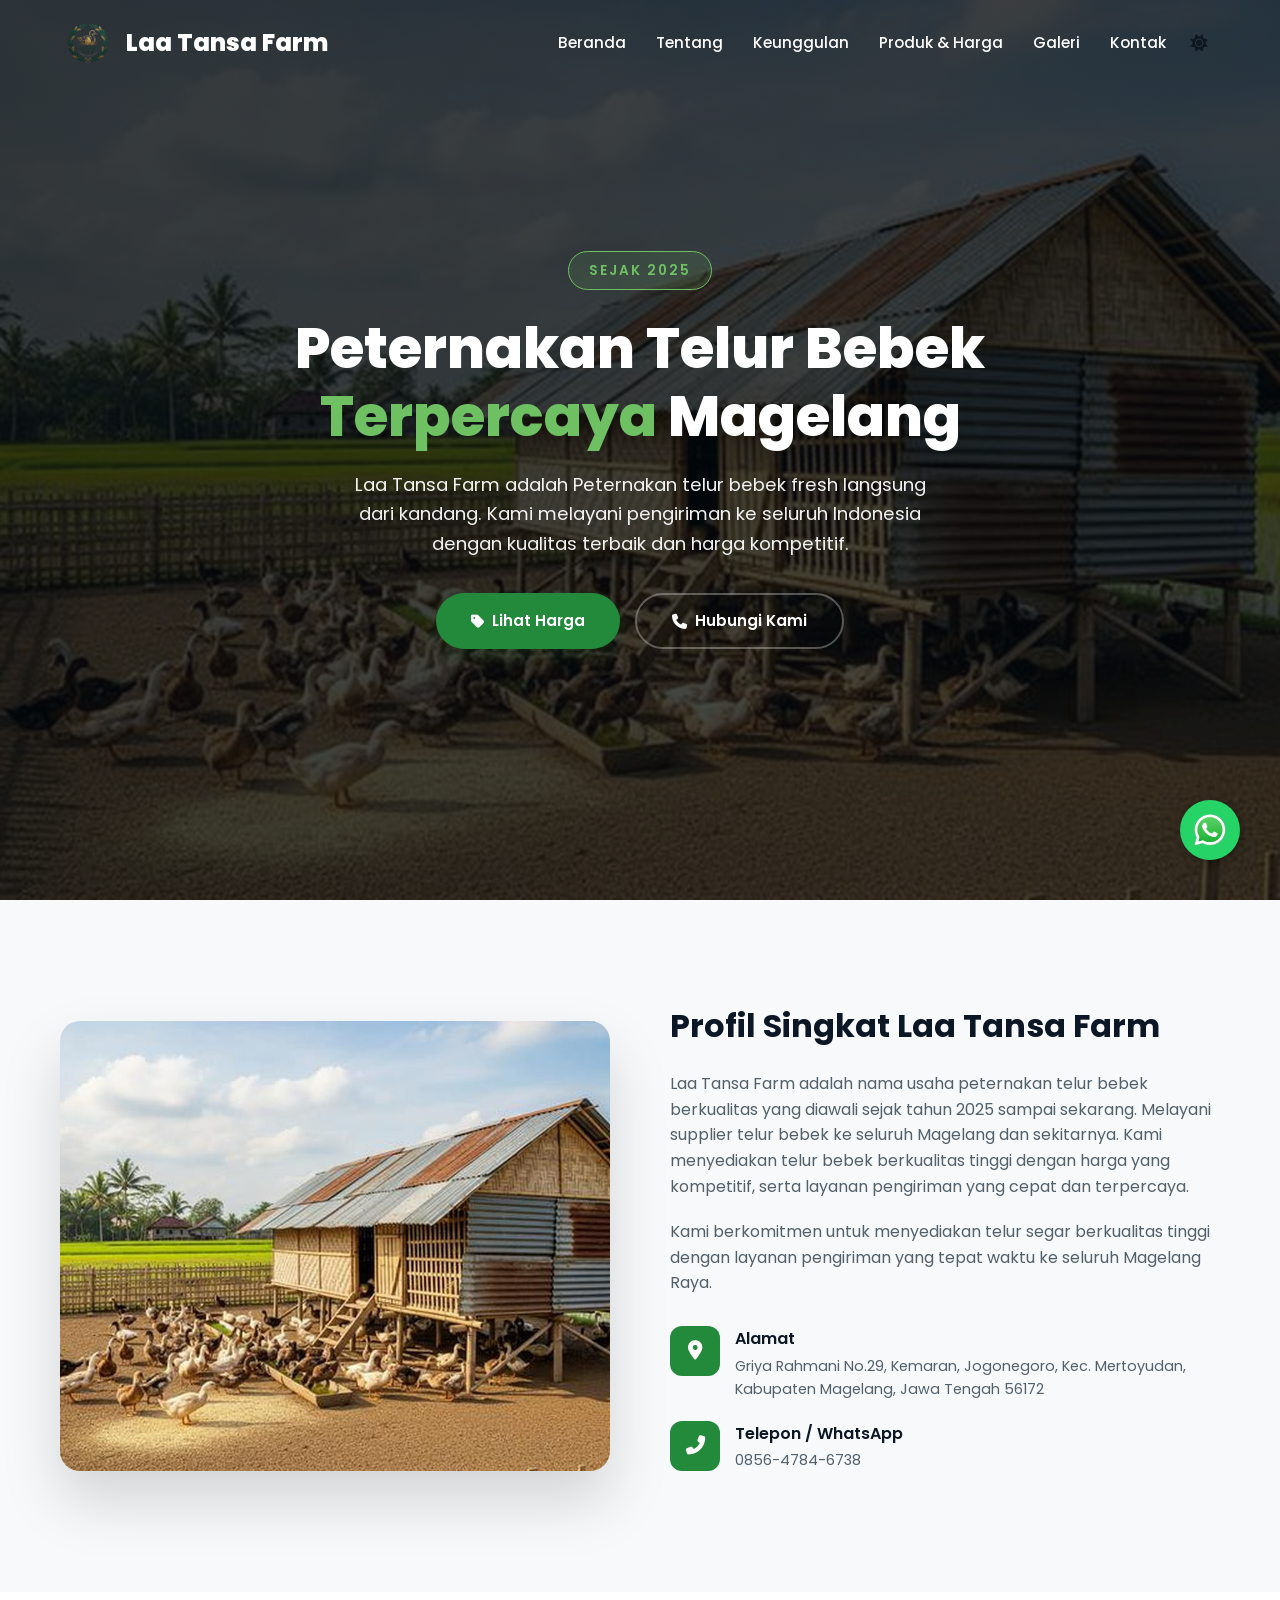
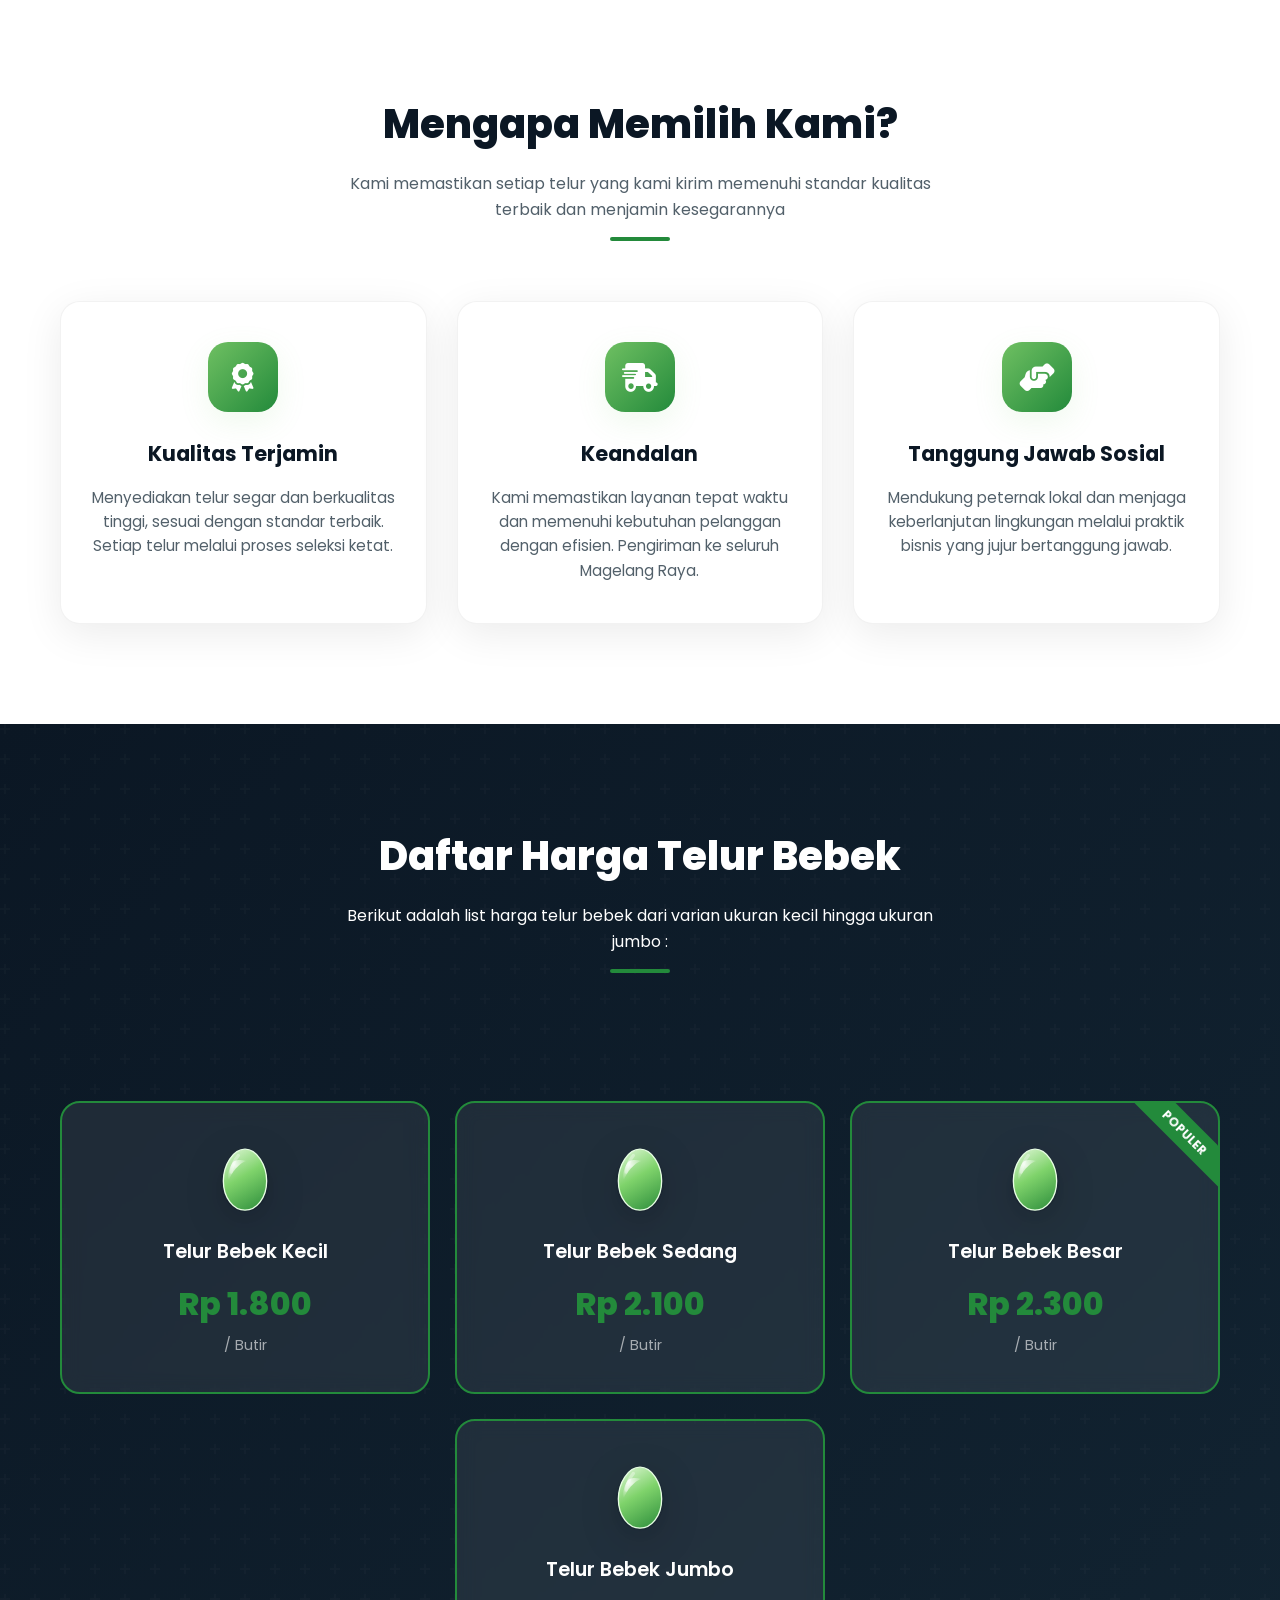
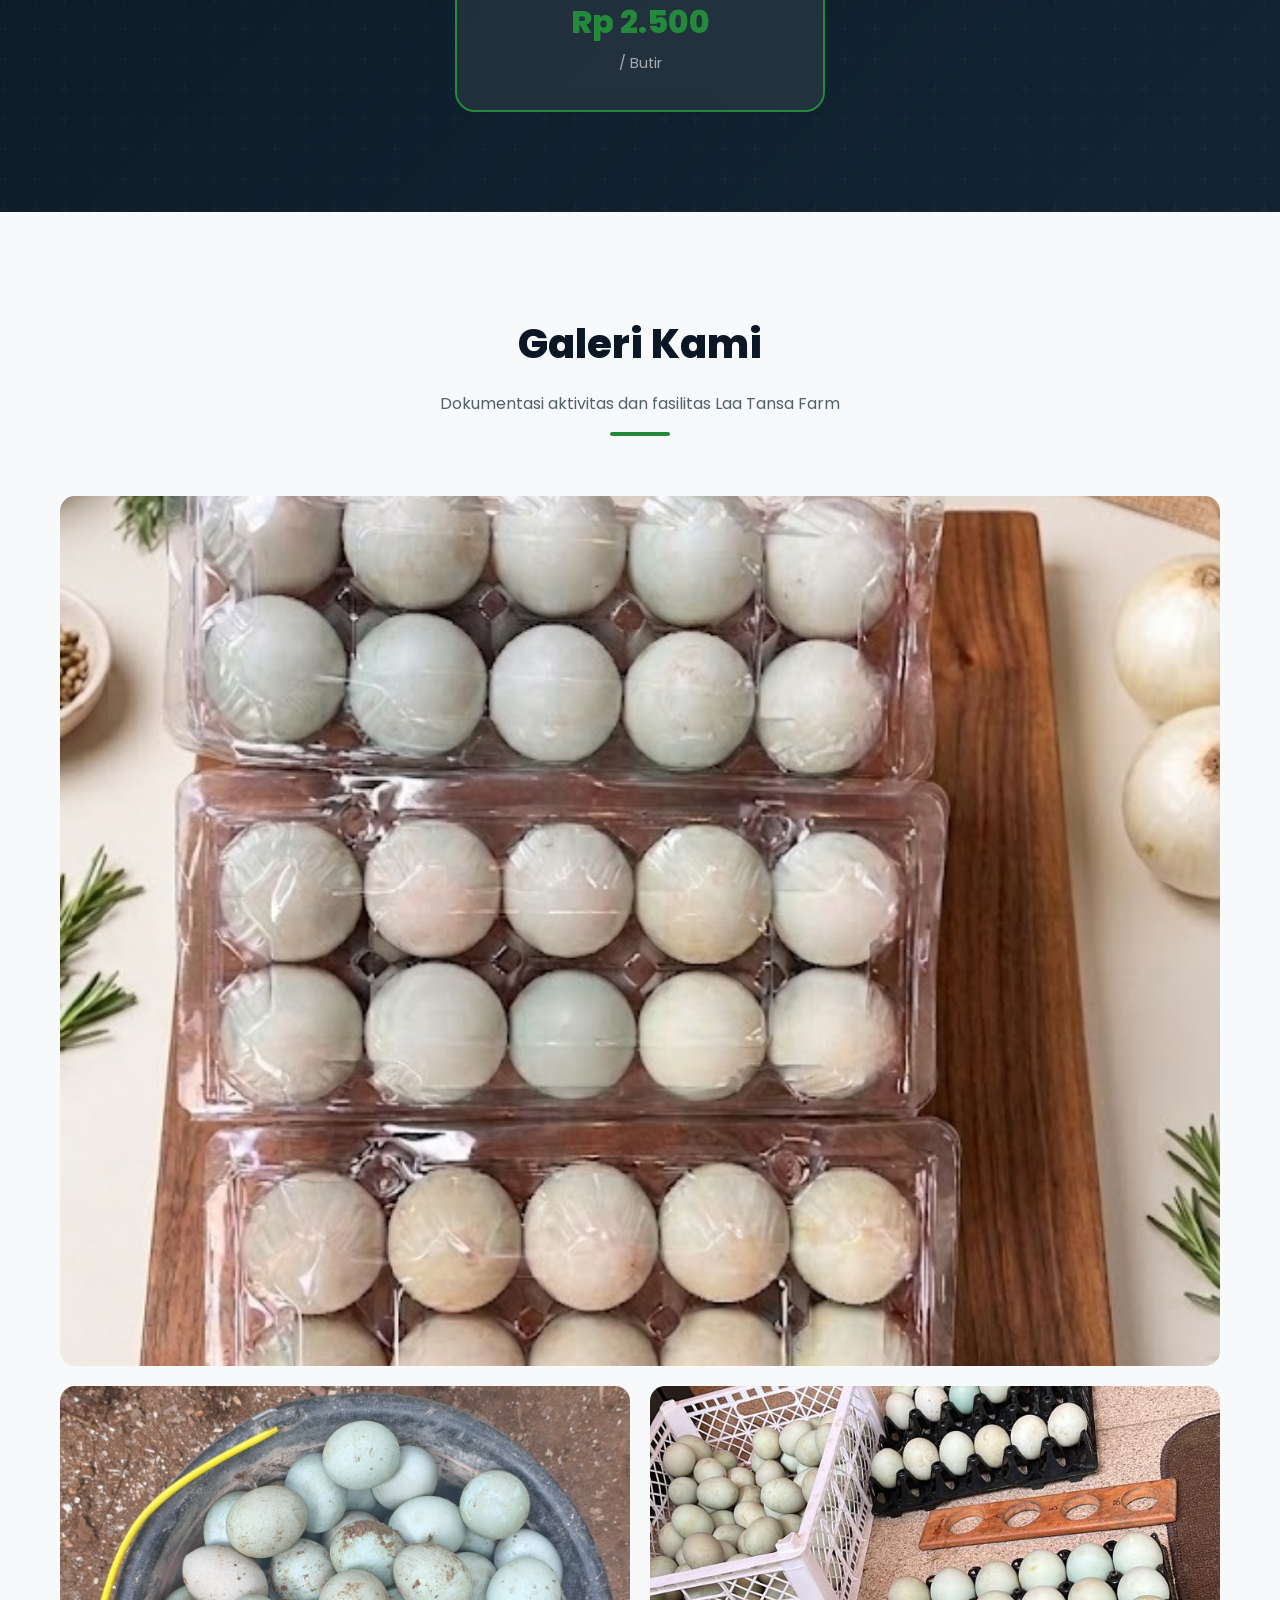
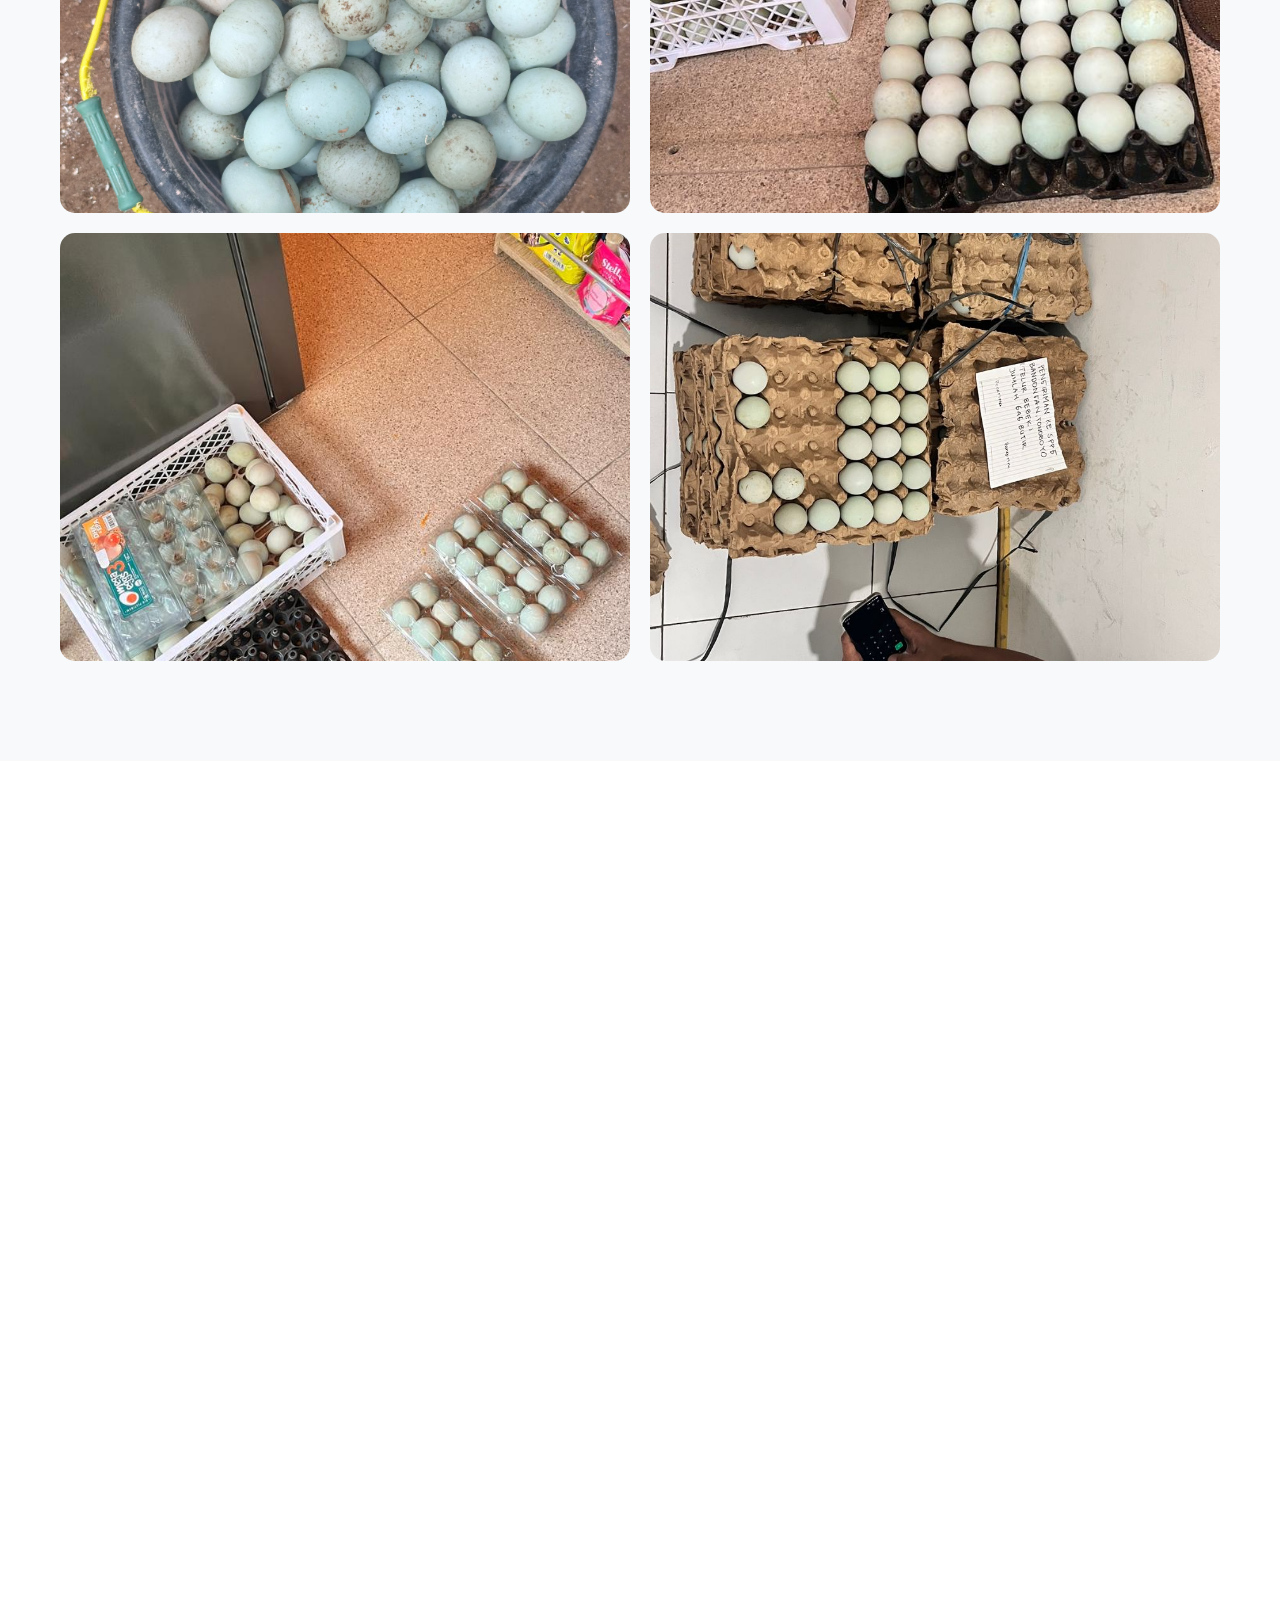
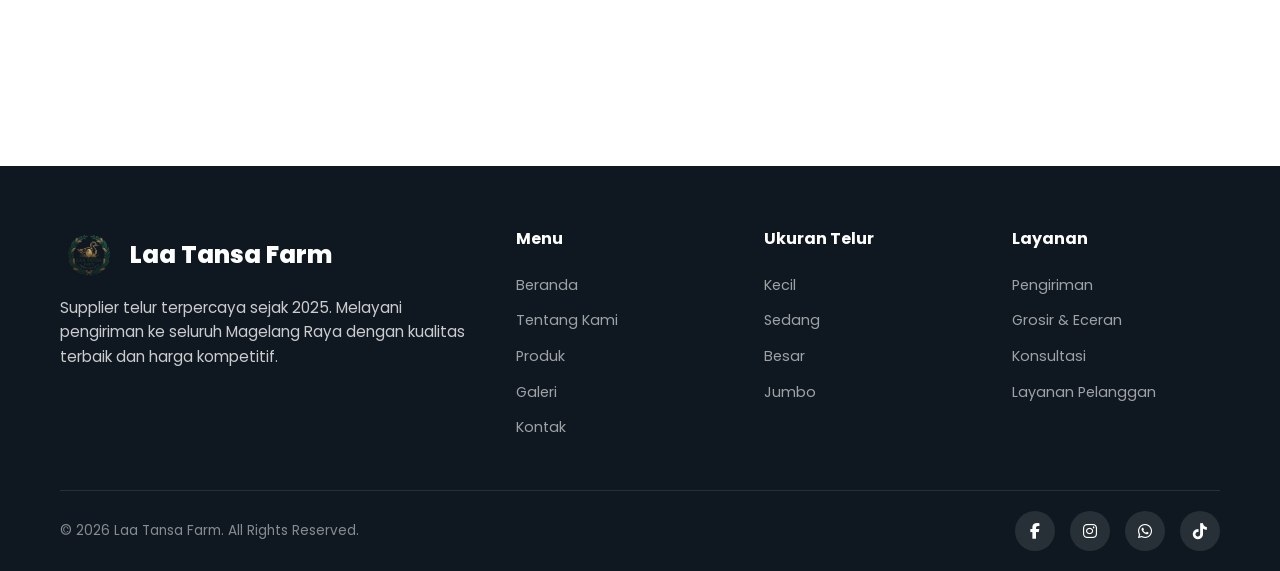
==== commit 8d0346ad: "fix all" ====
--- a/index.html
+++ b/index.html
@@ -116,7 +116,7 @@
       <div class="container">
         <div class="section-header animate-on-scroll">
           <h2>Mengapa Memilih Kami?</h2>
-          <p>Kami memastikan setiap telur yang kami kirim memenuhi standar kualitas tertinggi</p>
+          <p>Kami memastikan setiap telur yang kami kirim memenuhi standar kualitas terbaik dan menjamin kesegarannya</p>
           <div class="section-line"></div>
         </div>
         <div class="features-grid">
@@ -126,21 +126,21 @@
             </div>
             <h3>Kualitas Terjamin</h3>
             <p>Menyediakan telur segar dan berkualitas tinggi, sesuai dengan standar terbaik. Setiap telur melalui proses seleksi ketat.</p>
-            <a href="#" class="btn-lab">Lihat Hasil Lab <i class="fas fa-arrow-right"></i></a>
+            <!-- <a href="#" class="btn-lab">Lihat Hasil Lab <i class="fas fa-arrow-right"></i></a> -->
           </div>
           <div class="feature-card animate-on-scroll">
             <div class="feature-icon">
               <i class="fas fa-shipping-fast"></i>
             </div>
             <h3>Keandalan</h3>
-            <p>Kami memastikan layanan tepat waktu dan memenuhi kebutuhan pelanggan dengan efisien. Pengiriman ke seluruh Indonesia.</p>
+            <p>Kami memastikan layanan tepat waktu dan memenuhi kebutuhan pelanggan dengan efisien. Pengiriman ke seluruh Magelang Raya.</p>
           </div>
           <div class="feature-card animate-on-scroll">
             <div class="feature-icon">
               <i class="fas fa-hands-helping"></i>
             </div>
             <h3>Tanggung Jawab Sosial</h3>
-            <p>Mendukung peternak lokal dan menjaga keberlanjutan lingkungan melalui praktik bisnis yang bertanggung jawab.</p>
+            <p>Mendukung peternak lokal dan menjaga keberlanjutan lingkungan melalui praktik bisnis yang jujur bertanggung jawab.</p>
           </div>
         </div>
       </div>
@@ -195,21 +195,21 @@
         </div>
         <div class="gallery-grid">
           <div class="gallery-item wide animate-on-scroll">
-            <img src="img/img1.jpg" alt="Tim Laa Tansa Farm" loading="lazy" />
-            <div class="gallery-overlay">
-              <span>Tim Laa Tansa Farm</span>
+            <img src="img/display_endog.jpeg" alt="Tim Laa Tansa Farm" loading="lazy" />
+            <div class="gallery-overlay">
+              <span>Display Telur Bebek</span>
             </div>
           </div>
           <div class="gallery-item animate-on-scroll">
-            <img src="img/img5.jpg" alt="Gudang Telur" loading="lazy" />
-            <div class="gallery-overlay">
-              <span>Fasilitas Gudang</span>
+            <img src="img/ember.jpg" alt="Gudang Telur" loading="lazy" />
+            <div class="gallery-overlay">
+              <span>Panen Telur</span>
             </div>
           </div>
           <div class="gallery-item animate-on-scroll">
             <img src="img/img1.jpg" alt="Proses Sortir" loading="lazy" />
             <div class="gallery-overlay">
-              <span>Proses Sortir Telur</span>
+              <span>Proses Penyortiran Telur</span>
             </div>
           </div>
           <div class="gallery-item animate-on-scroll">
@@ -219,9 +219,9 @@
             </div>
           </div>
           <div class="gallery-item animate-on-scroll">
-            <img src="img/img4.jpg" alt="Kantor" loading="lazy" />
-            <div class="gallery-overlay">
-              <span>Kantor Laa Tansa Mart</span>
+            <img src="img/embege.jpg" alt="Kantor" loading="lazy" />
+            <div class="gallery-overlay">
+              <span>Pengiriman Telur</span>
             </div>
           </div>
         </div>
--- a/style.css
+++ b/style.css
@@ -444,6 +444,7 @@
   border-radius: 20px;
   overflow: hidden;
   box-shadow: 0 30px 60px rgba(0, 0, 0, 0.15);
+  cursor: pointer;
 }
 
 .about-image img {
@@ -534,6 +535,7 @@
   border: 1px solid rgba(0, 0, 0, 0.05);
   position: relative;
   overflow: hidden;
+  cursor: pointer;
 }
 
 .feature-card::before {
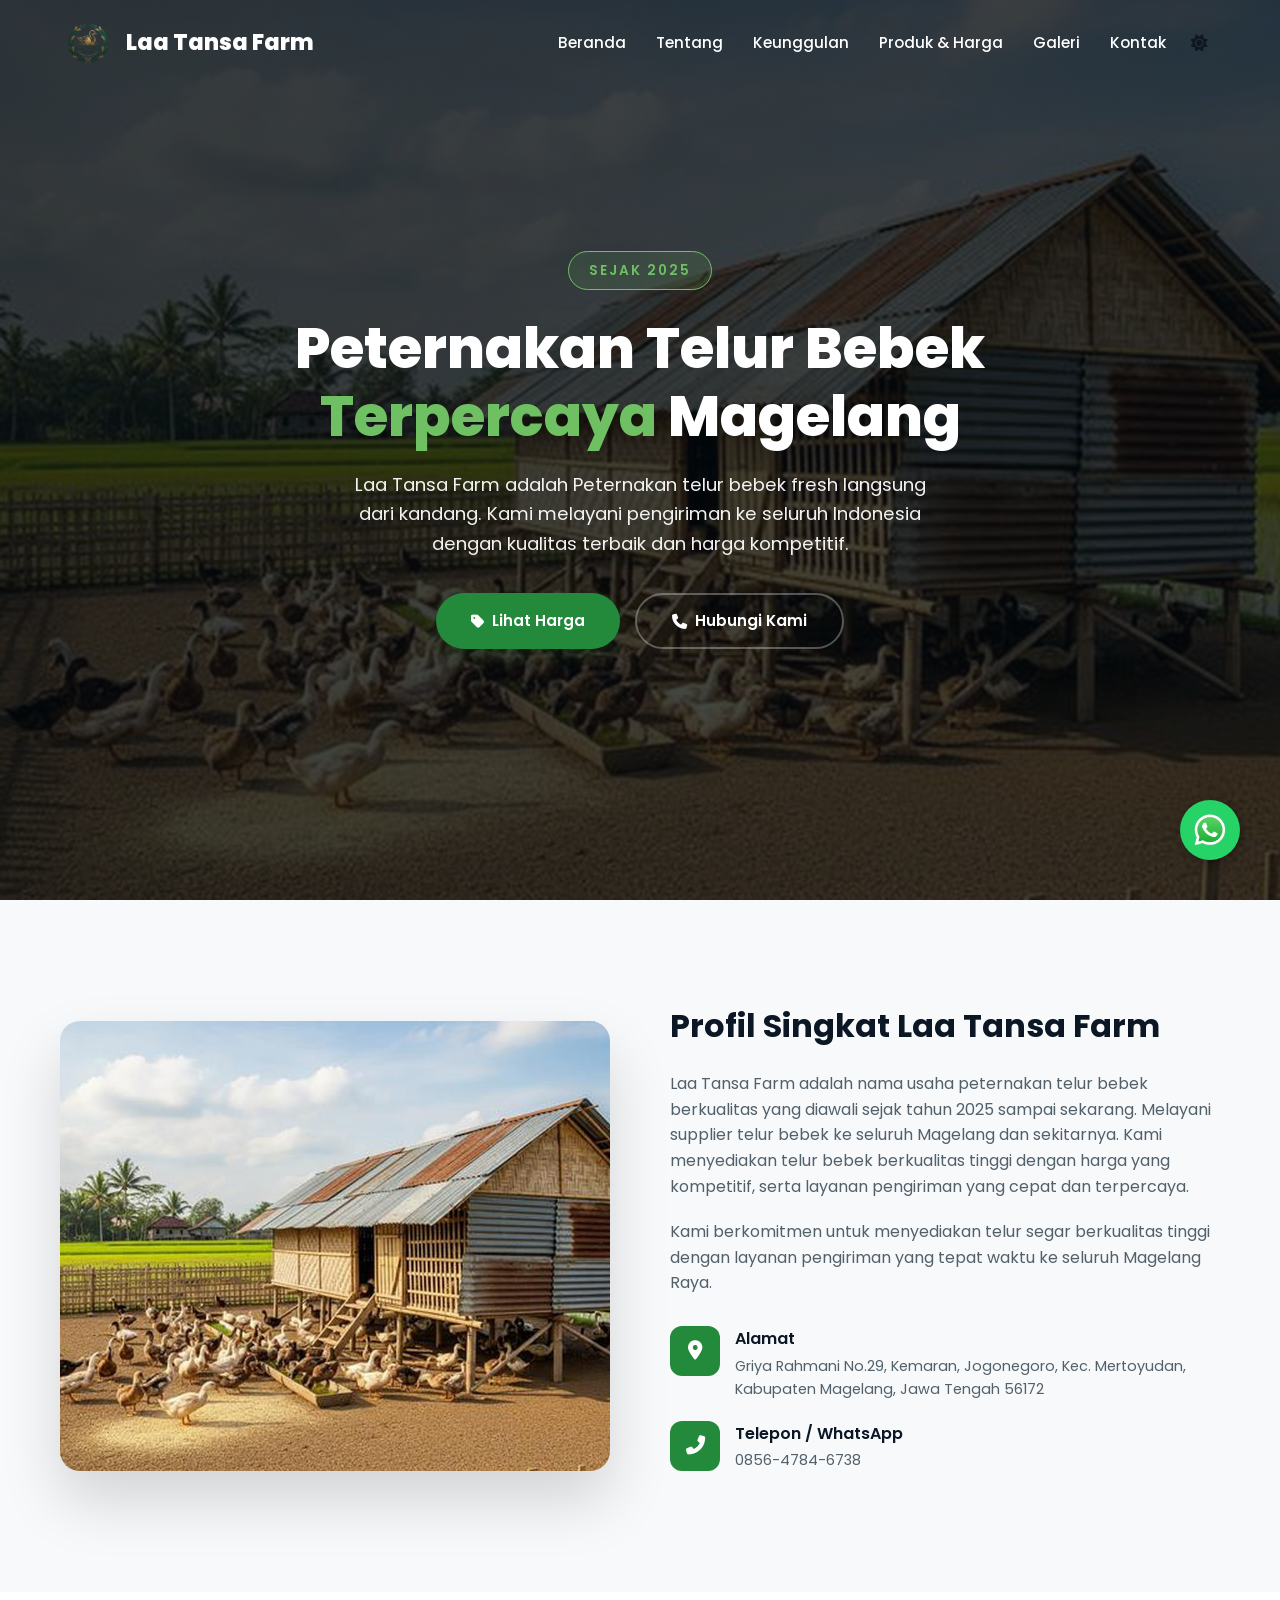
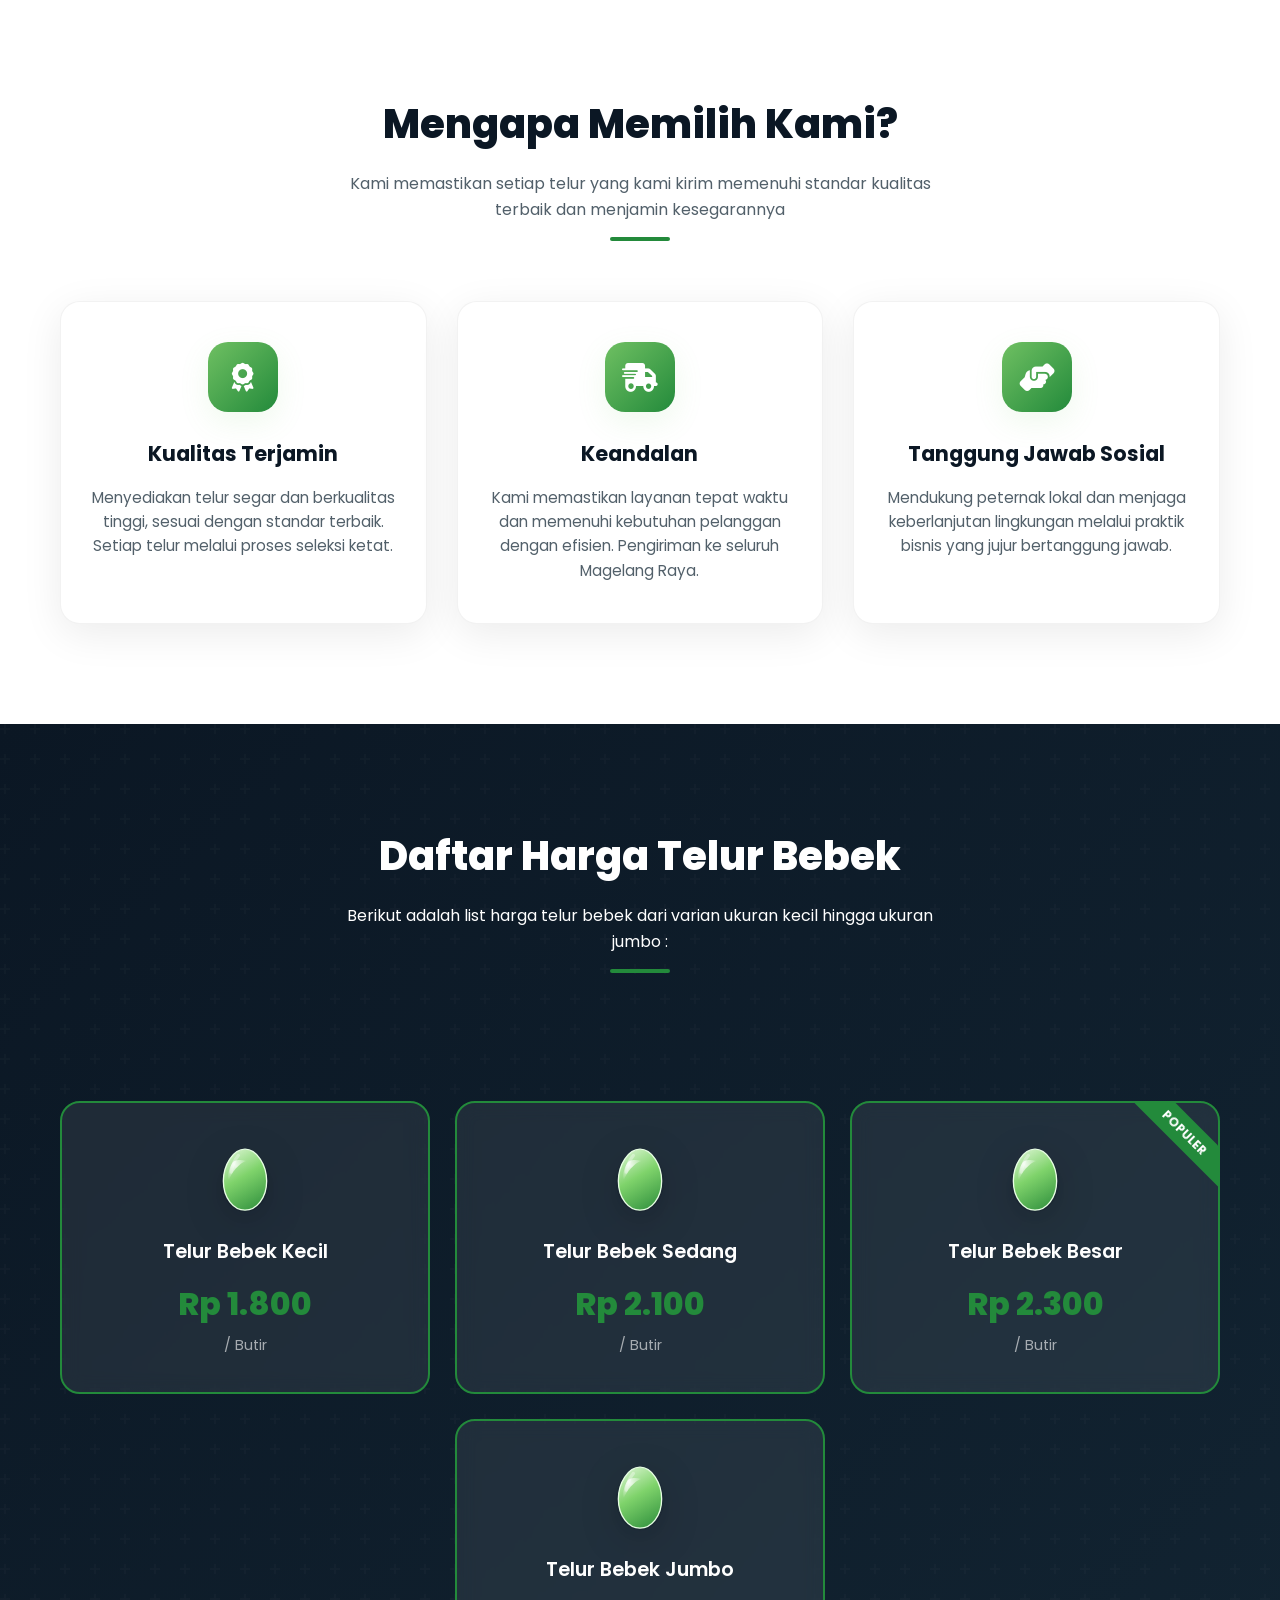
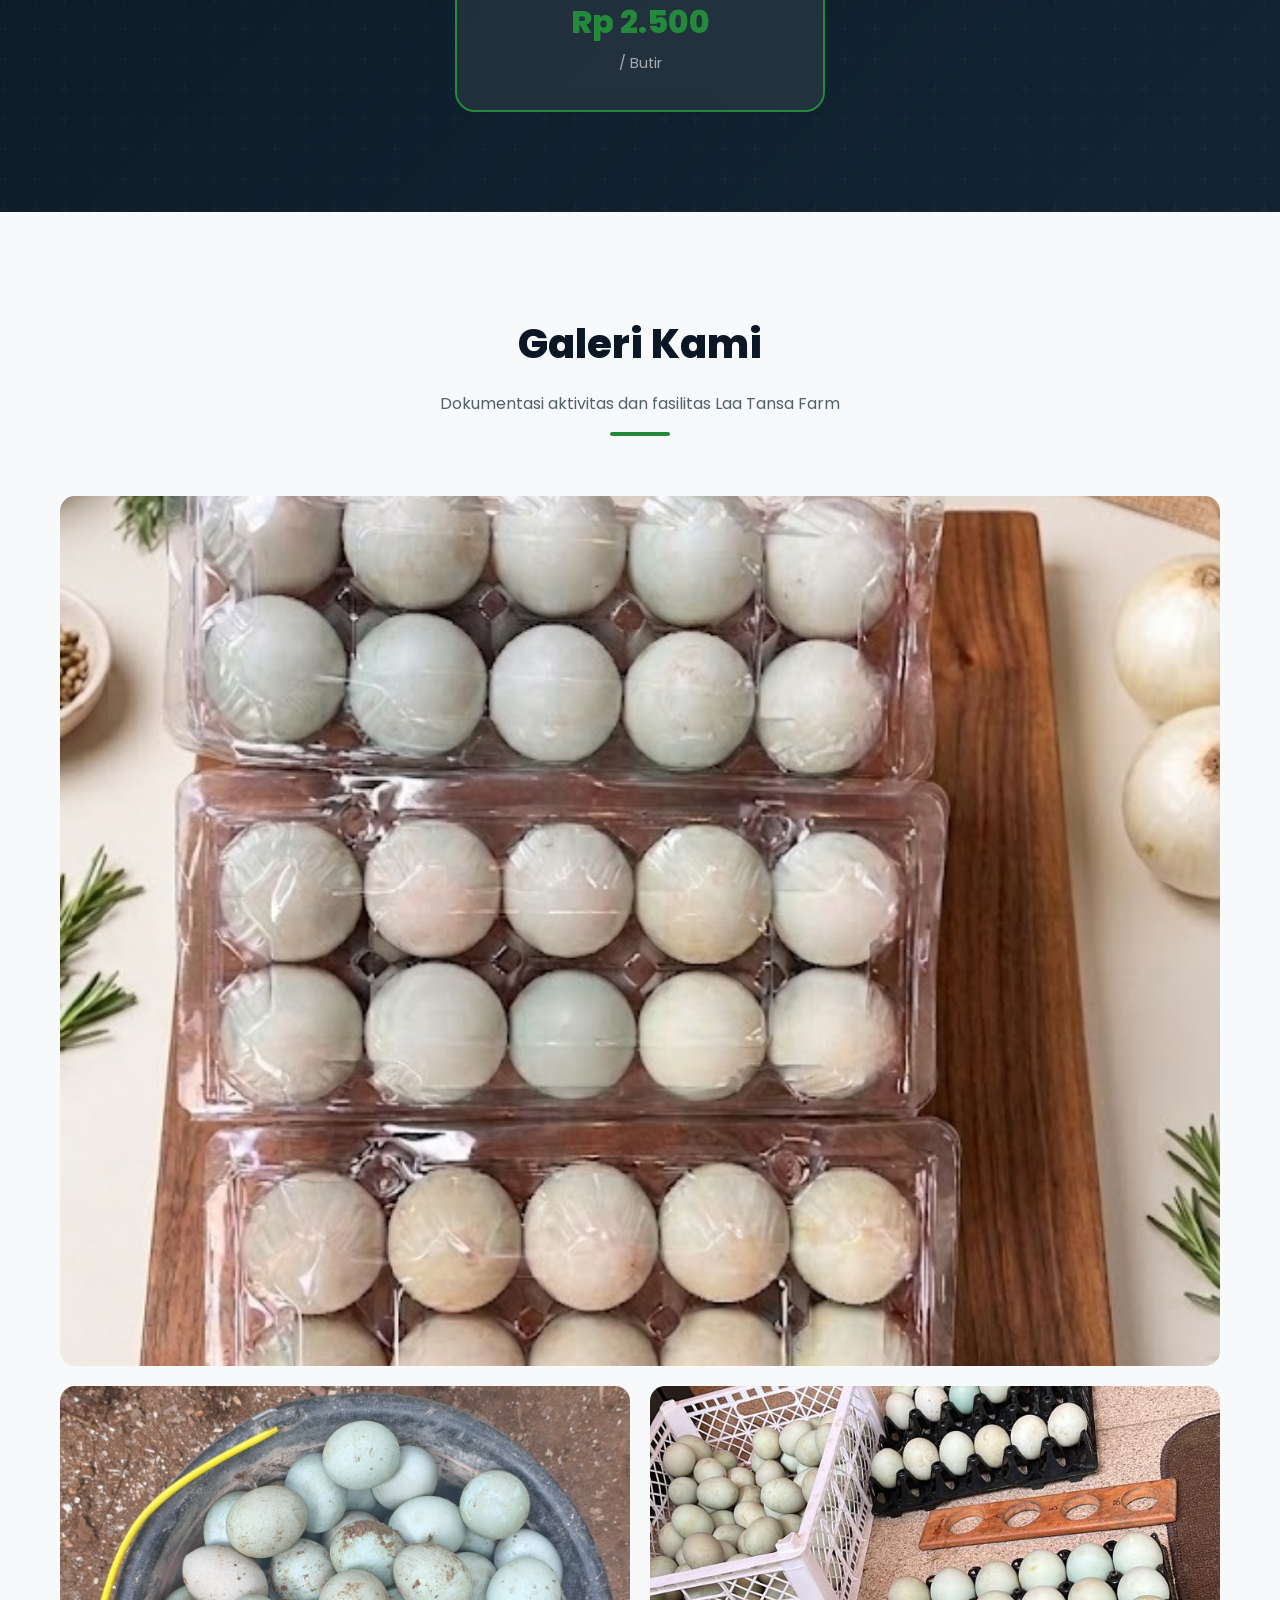
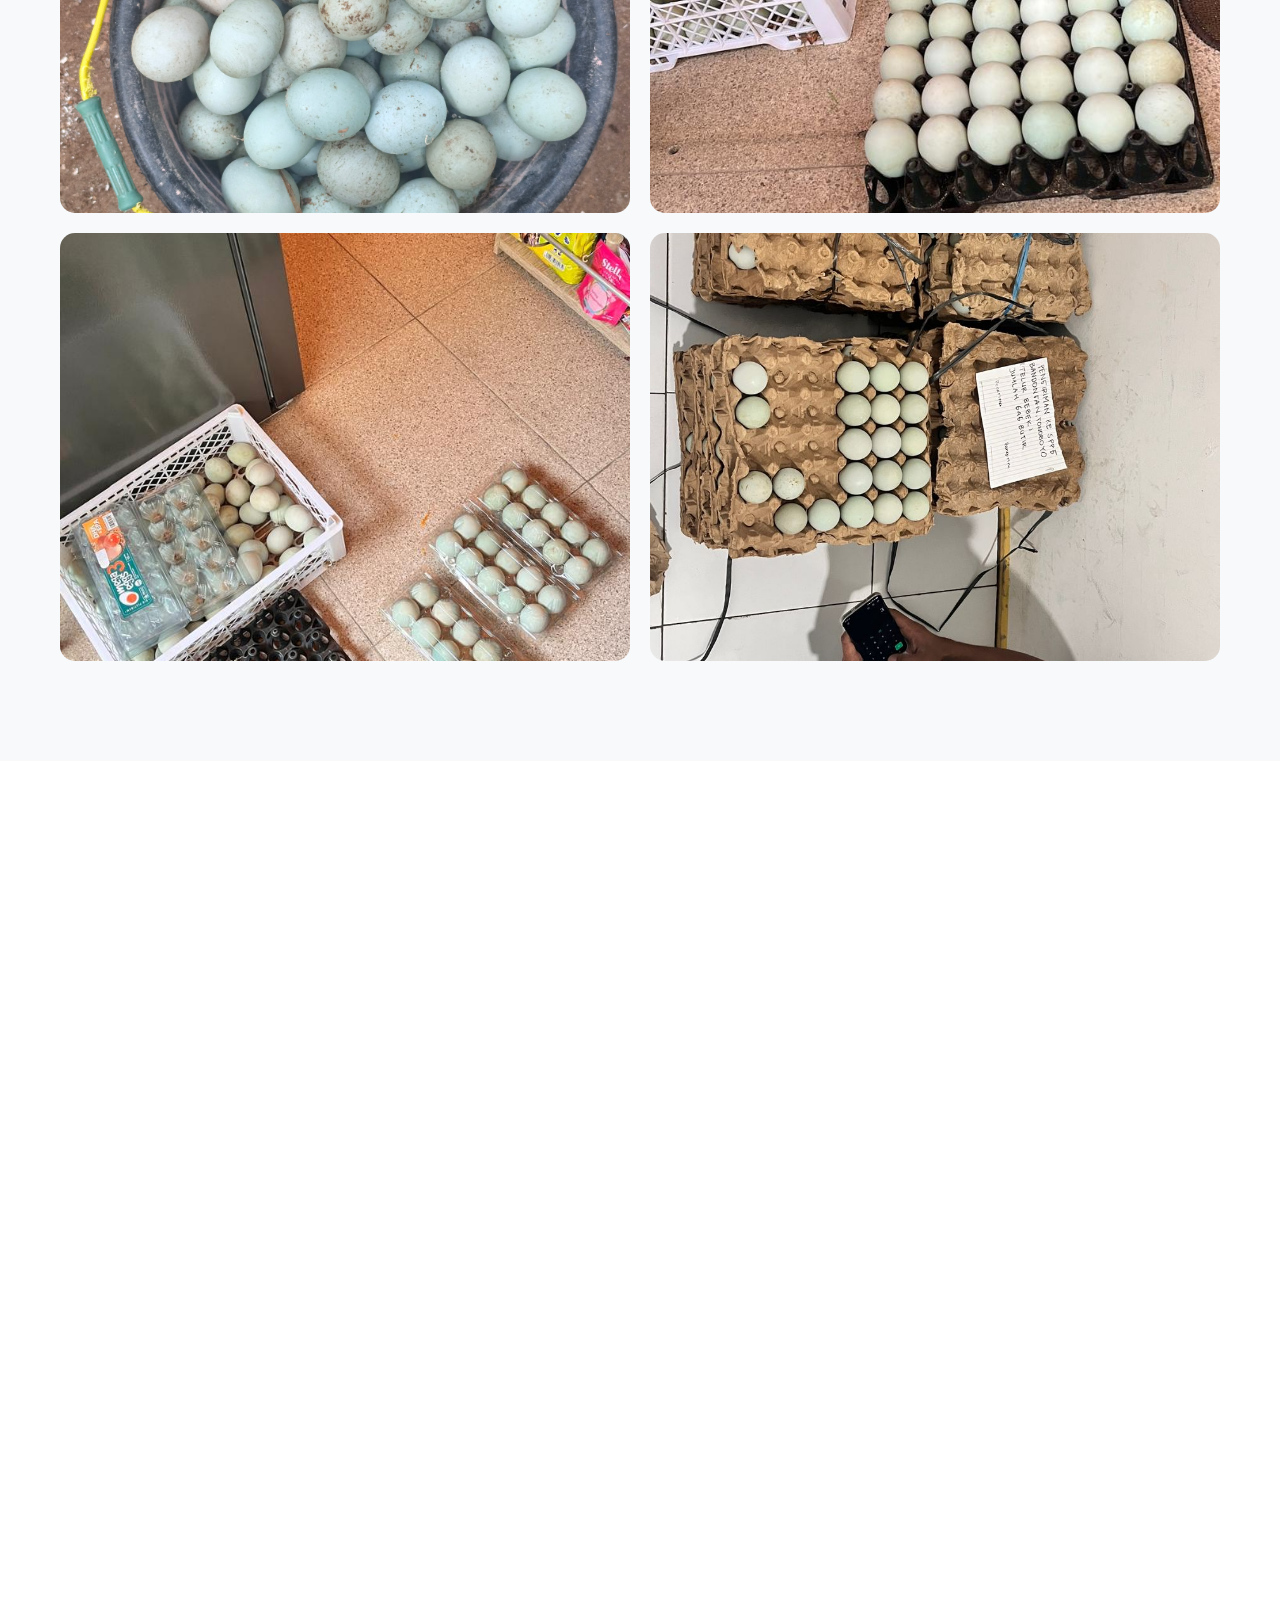
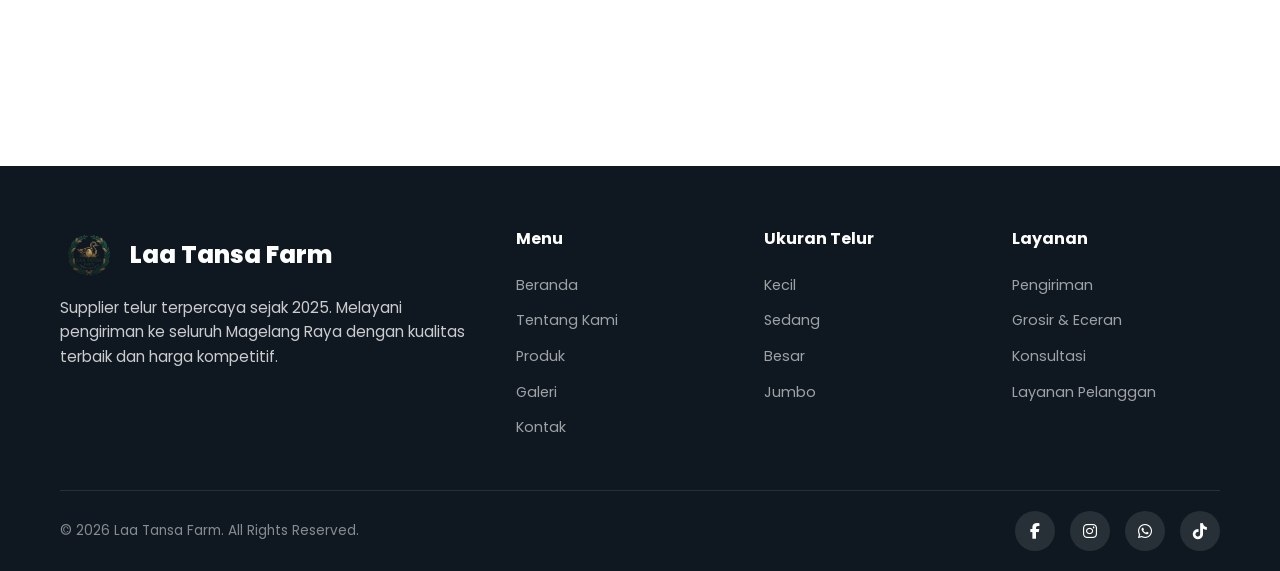
==== commit a7f4de45: "Fix All" ====
--- a/index.html
+++ b/index.html
@@ -226,7 +226,7 @@
           </div>
         </div>
       </div>
-      <a href="https://wa.me//085117080755?text=halo%20saya%20mau%20pesan%20telur%20bebeknya" class="floating-wa" target="_blank">
+      <a href="https://wa.me//6285117080755?text=halo%20saya%20mau%20pesan%20telur%20bebeknya" class="floating-wa" target="_blank">
           <img src="img/wa.webp" alt="WhatsApp" loading="lazy">
       </a>
     </section>
--- a/style.css
+++ b/style.css
@@ -74,7 +74,7 @@
 }
 
 .logo {
-  font-size: 1.5rem;
+  font-size: 1.4rem;
   font-weight: 800;
   color: var(--white);
   text-decoration: none;
@@ -991,12 +991,18 @@
 html.dark .nav-links a {
   color: var(--text);
 }
+html.dark .hamburger span {
+  background: var(--text);
+}
 html.dark .btn-outline {
   color: var(--text);
   border-color: rgba(255, 255, 255, 0.06);
 }
 html.dark .footer {
   background: #03110b;
+  color: var(--text);
+}
+html.dark .footer-links h4 {
   color: var(--text);
 }
 
